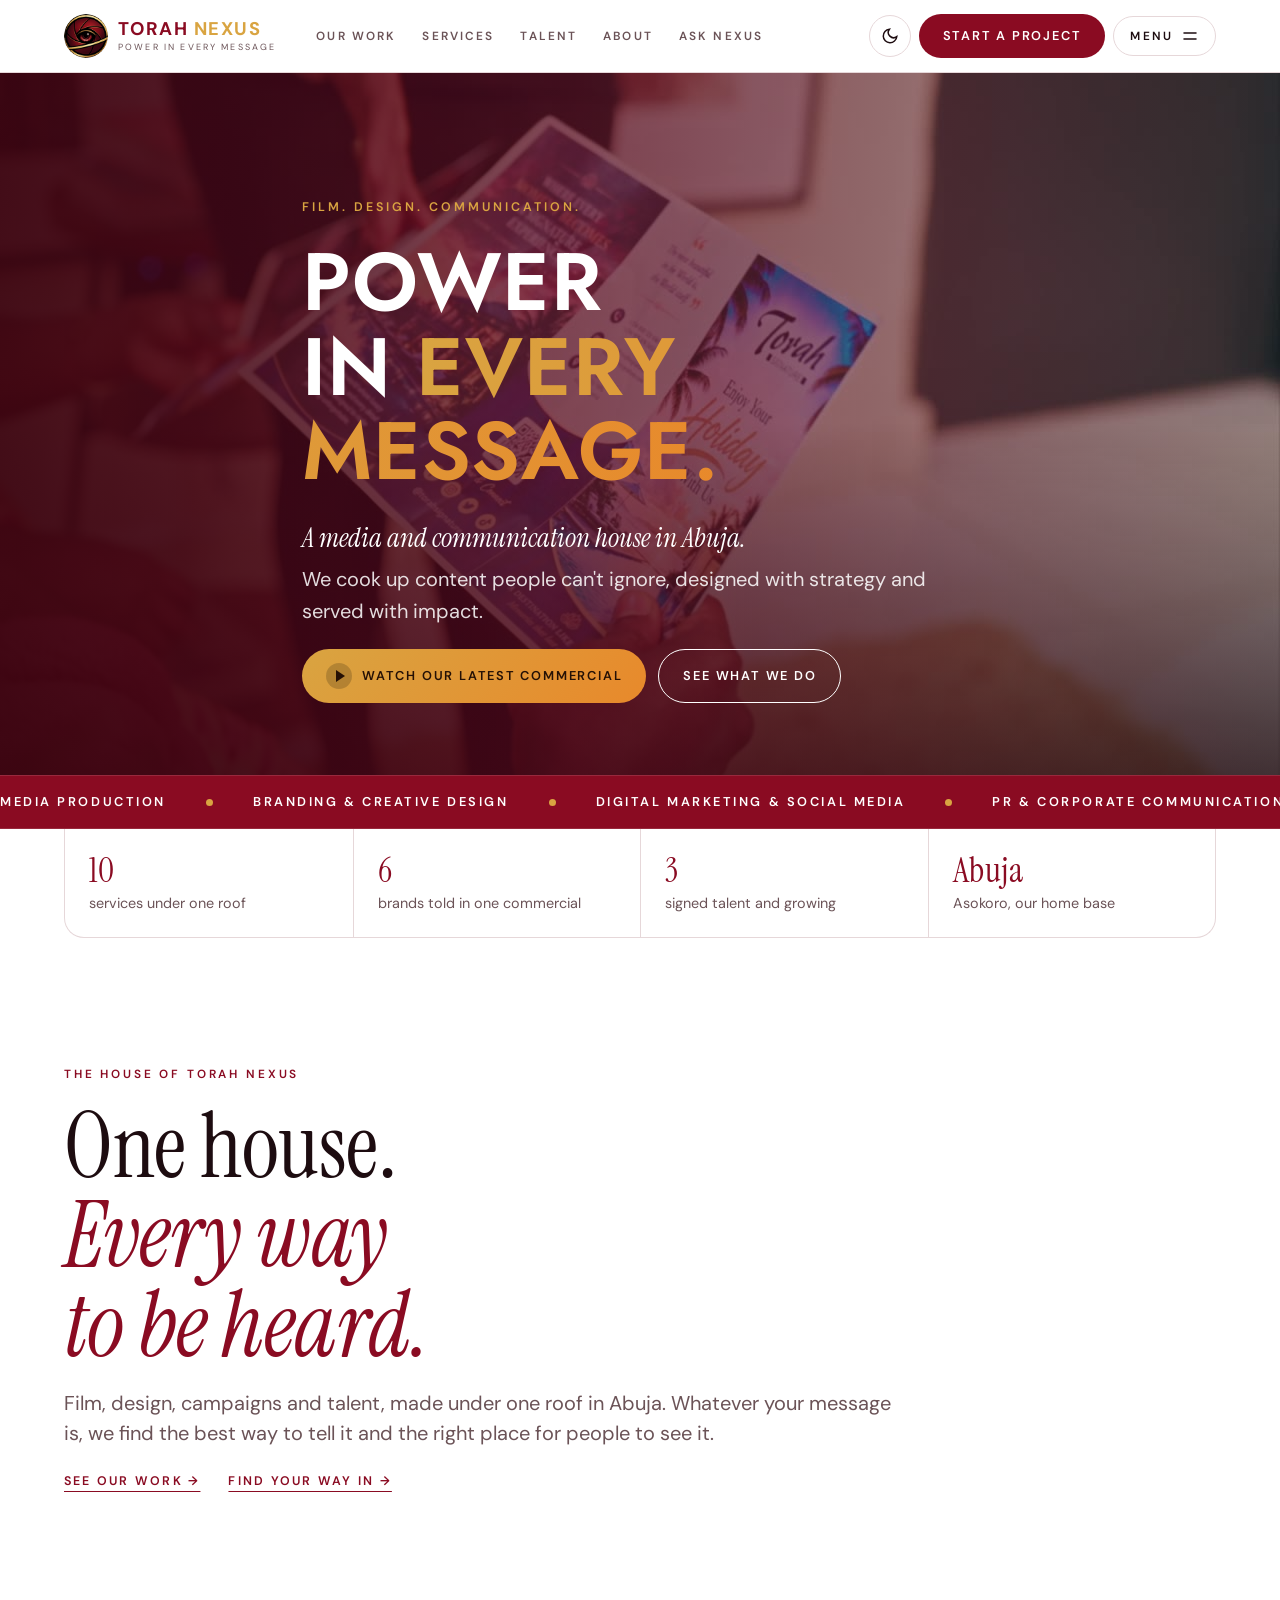
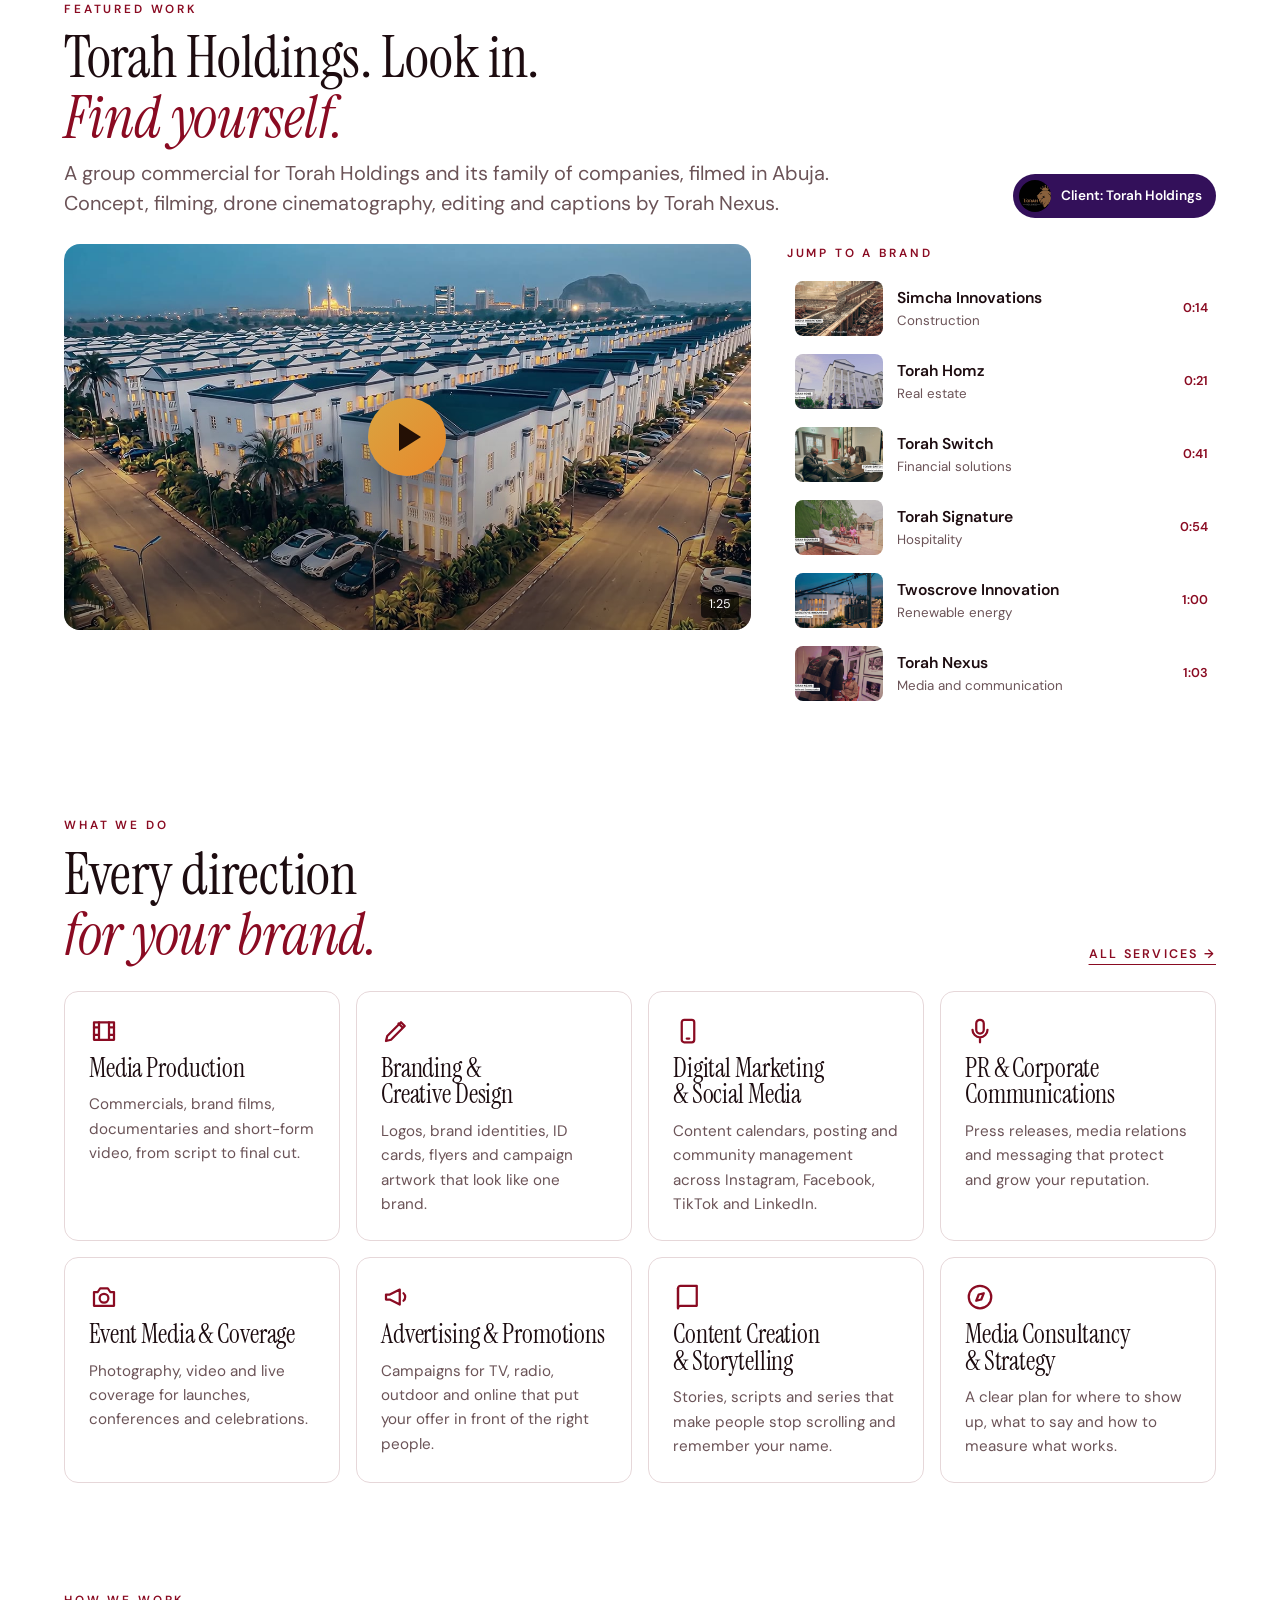
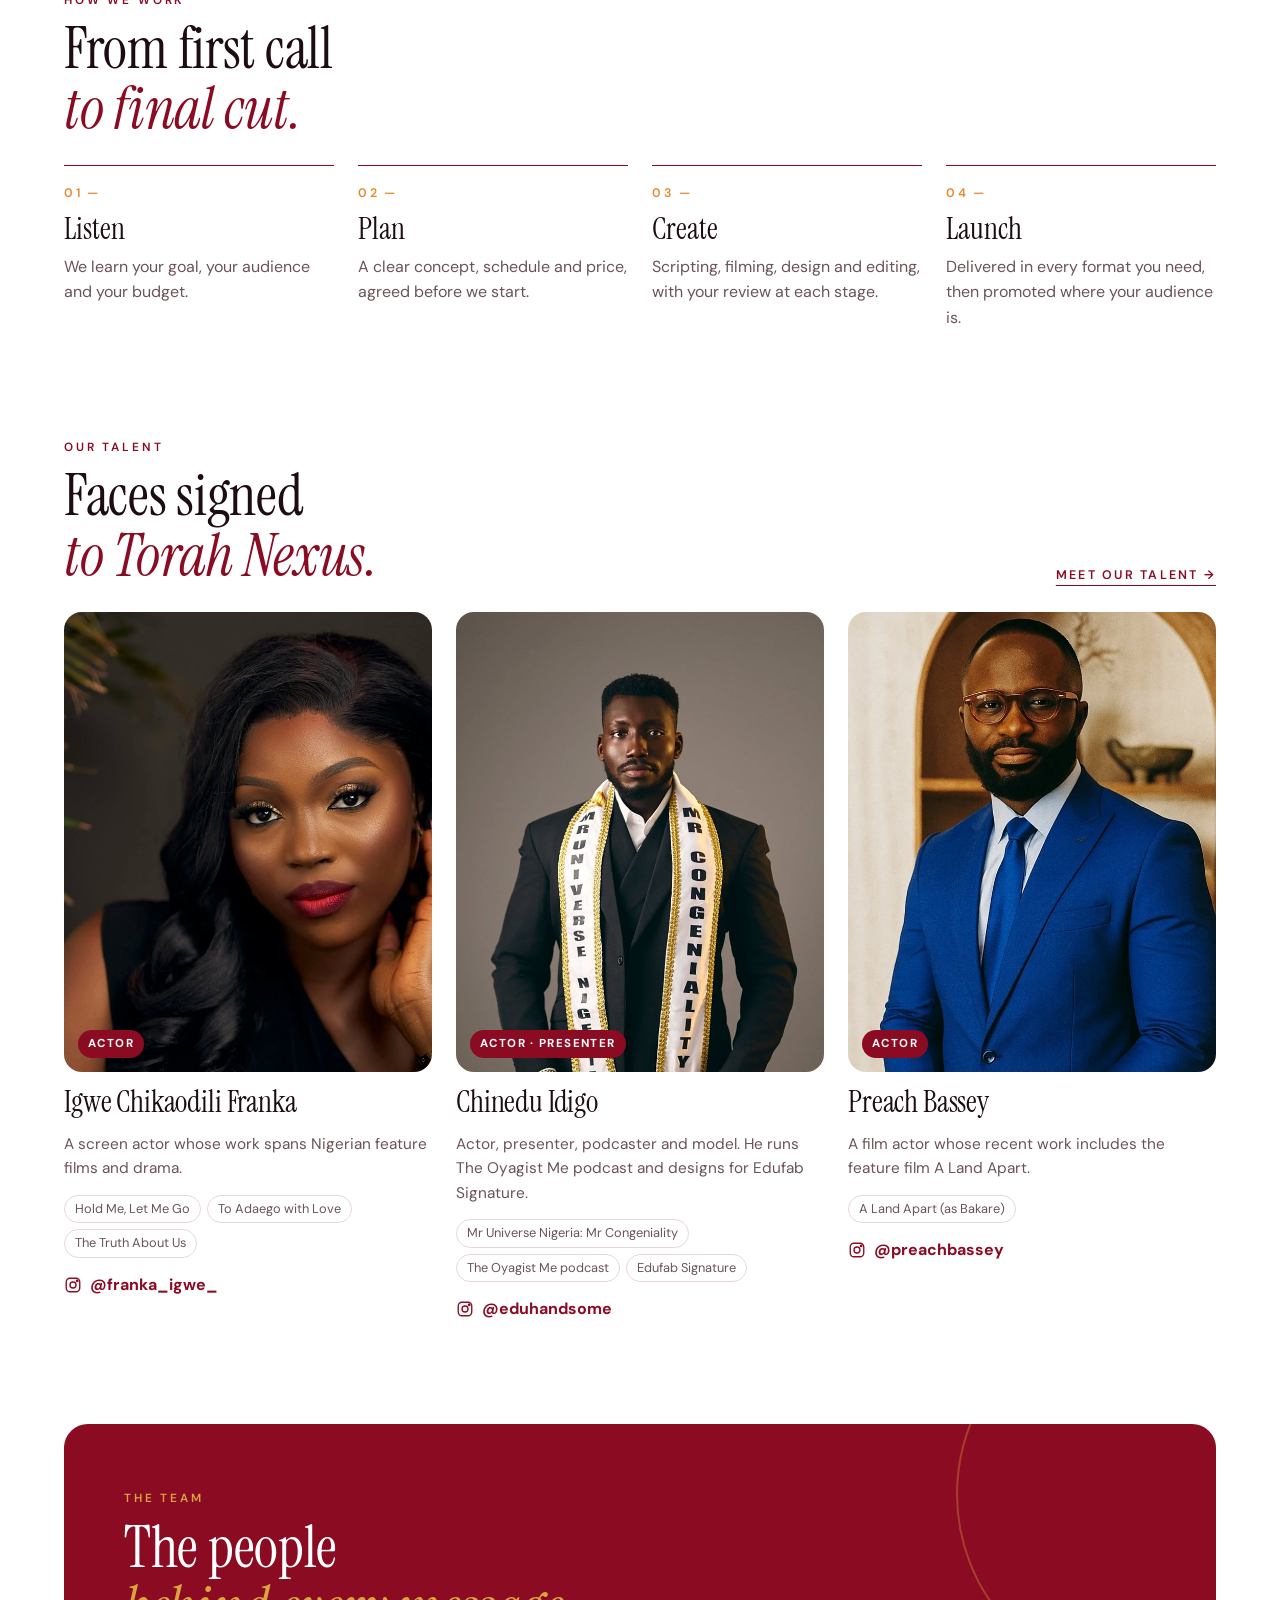
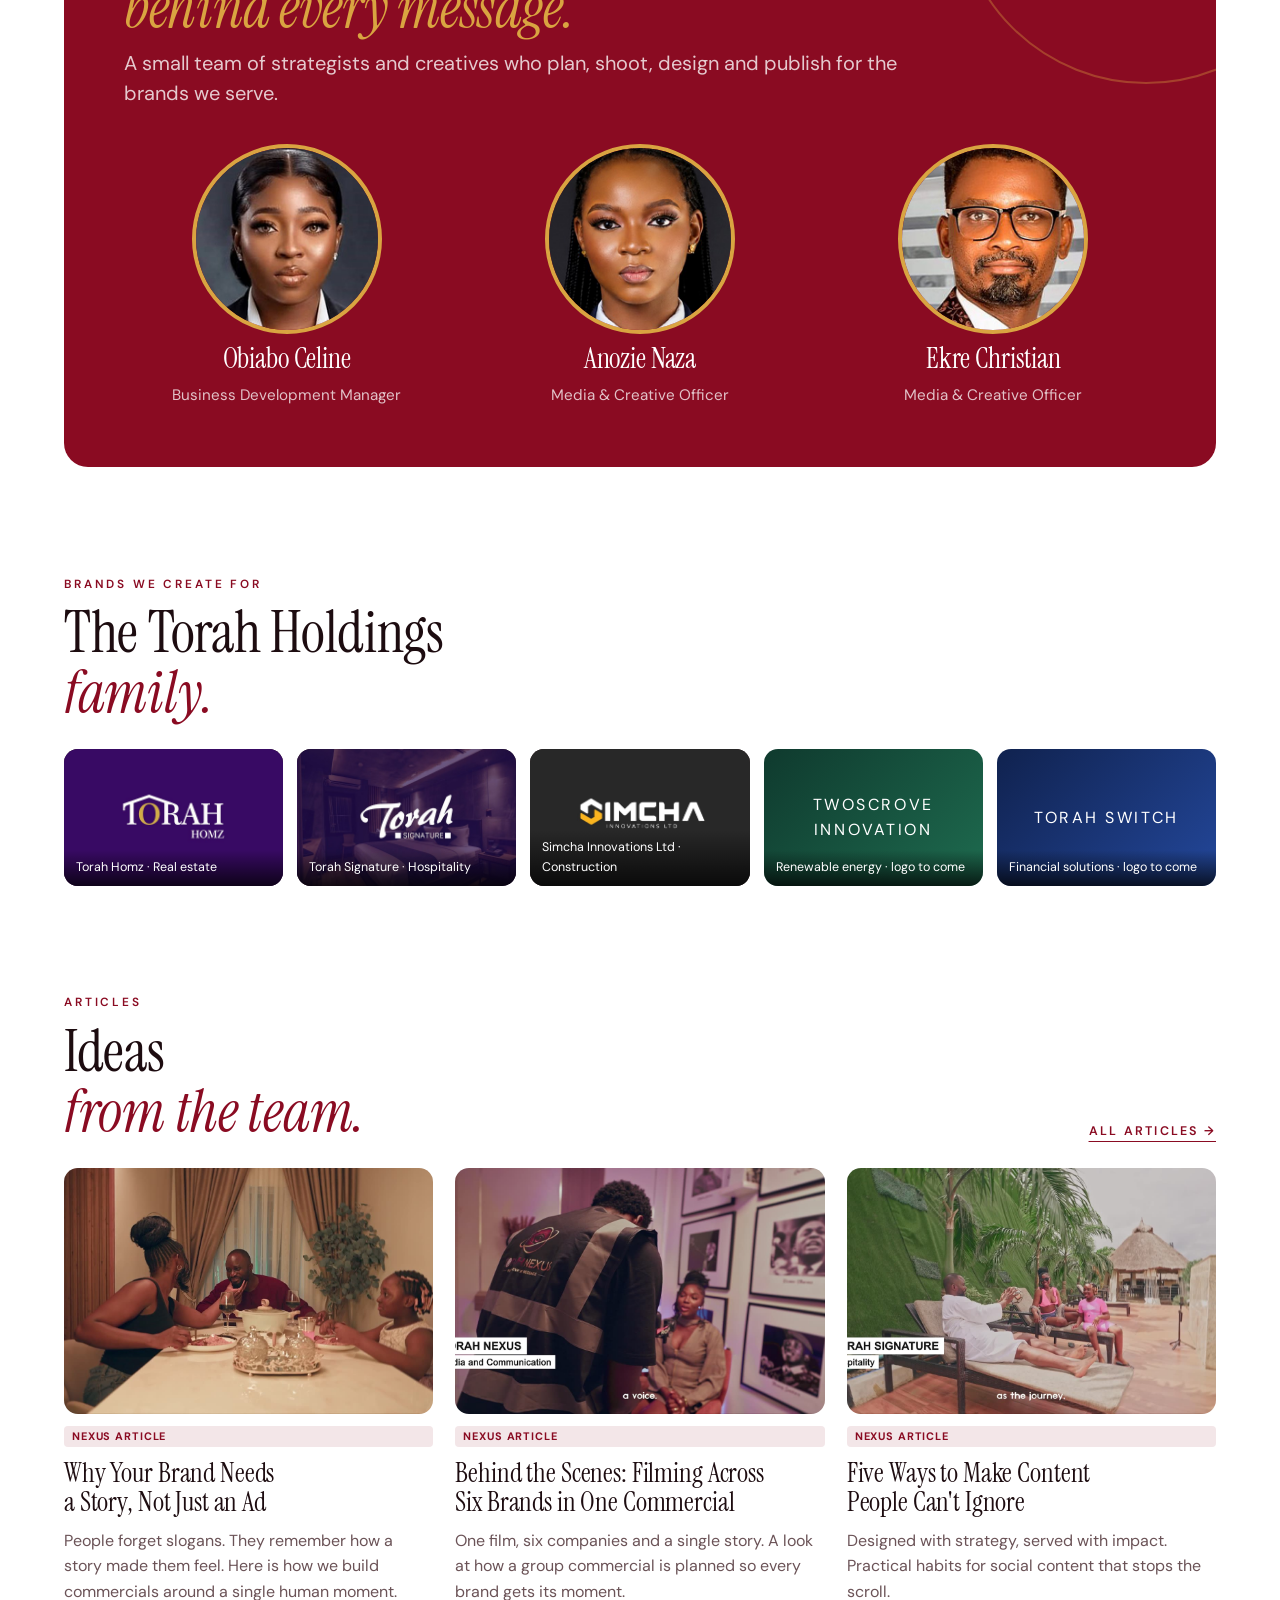
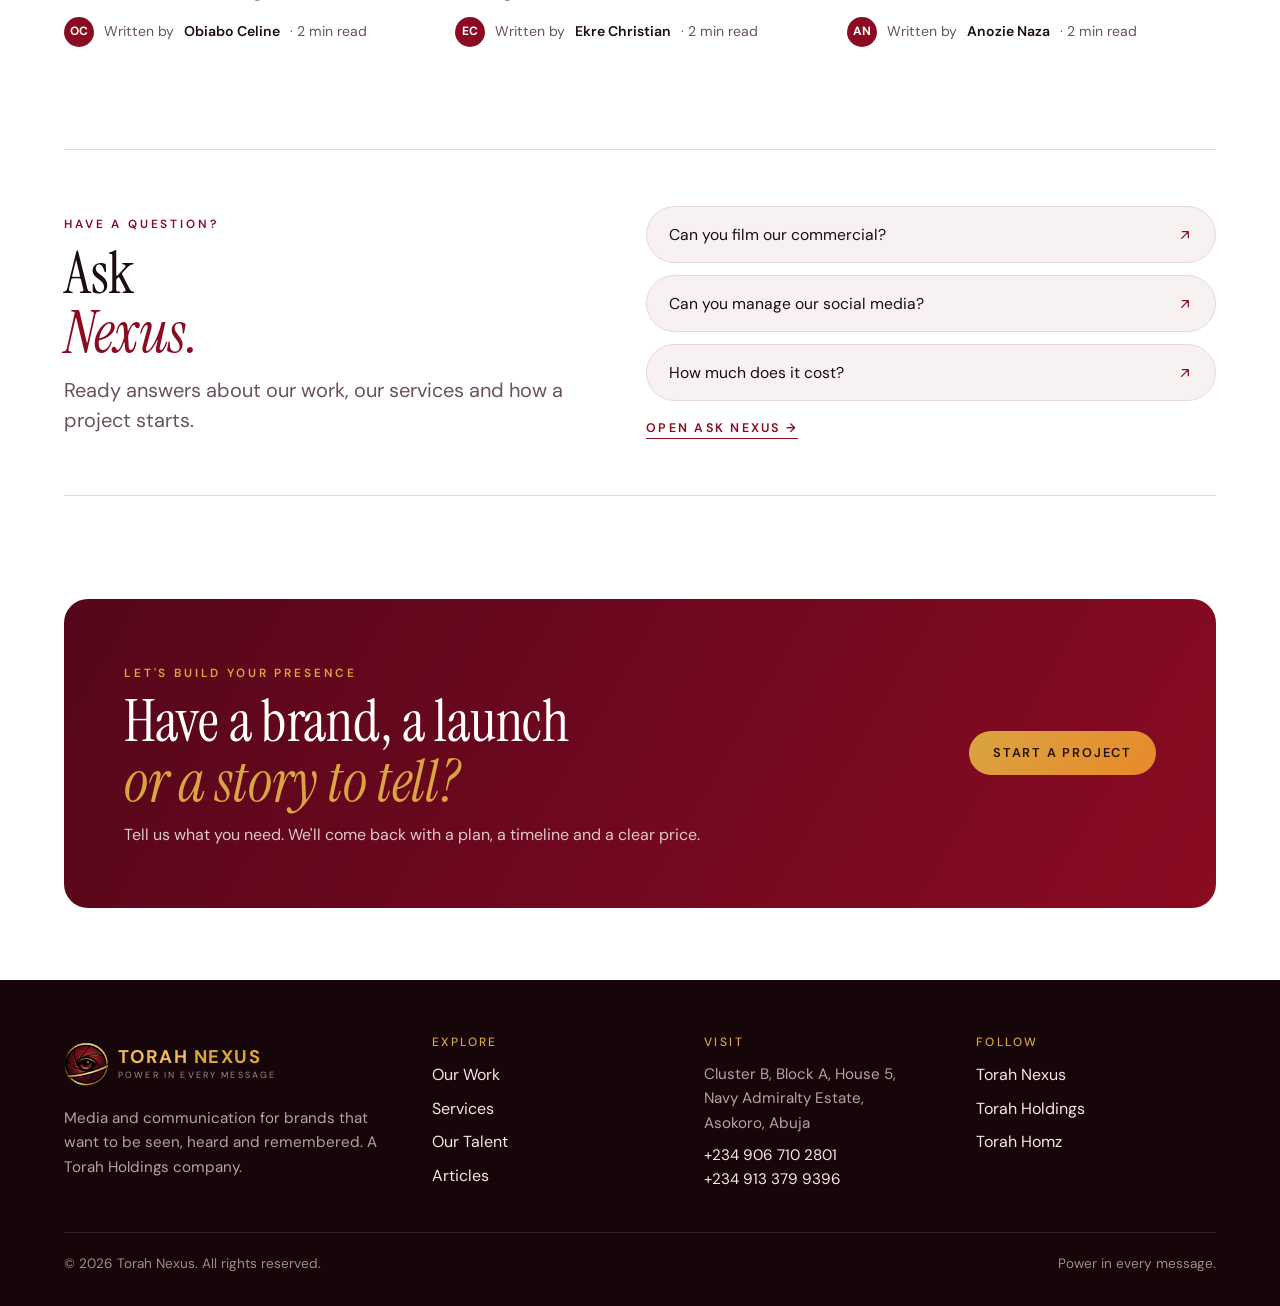
==== index.html @ 549383e7 "Torah Nexus website prototype Co-Authored-By: Claude Opus 5.5 (1M context) <noreply@anthropic.com> C" ====
<!doctype html>
<html lang="en">
<head>
<meta charset="utf-8">
<meta name="viewport" content="width=device-width, initial-scale=1, viewport-fit=cover">
<title>Torah Nexus</title>
<meta name="description" content="Torah Nexus is a media and communication company in Abuja: commercials, branding, digital marketing, PR, events and talent. Power in every message.">
<meta name="theme-color" content="#8a0b22">
<link rel="icon" type="image/png" sizes="48x48" href="assets/media/favicon-48.png">
<link rel="apple-touch-icon" href="assets/media/apple-touch-icon.png">
<meta property="og:type" content="website">
<meta property="og:site_name" content="Torah Nexus">
<meta property="og:title" content="Torah Nexus · Power in every message">
<meta property="og:description" content="A media and communication house in Abuja. Commercials, branding, digital marketing, PR, events and talent.">
<meta property="og:image" content="https://theurbanmindset.github.io/torah-nexus/assets/media/share-image.jpg">
<meta property="og:image:width" content="1200">
<meta property="og:image:height" content="630">
<meta name="twitter:card" content="summary_large_image">
<link rel="preconnect" href="https://fonts.googleapis.com">
<link rel="preconnect" href="https://fonts.gstatic.com" crossorigin>
<link rel="stylesheet" href="https://fonts.googleapis.com/css2?family=Jost:wght@500;600&family=DM+Sans:opsz,wght@9..40,400;9..40,500;9..40,600;9..40,700&family=Instrument+Serif:ital@0;1&display=swap">
<link rel="stylesheet" href="assets/style.css">
</head>
<body>
<!--BODY-->
<a class="sr-only" href="#main">Skip to content</a>
<header class="site-header">
  <div class="wrap header-row">
    <a class="logo" href="#home" aria-label="Torah Nexus home">
      <img src="assets/media/logo-mark-128.png" alt="">
      <span class="logo-text"><b><em>TORAH</em> <span>NEXUS</span></b><small>Power in every message</small></span>
    </a>
    <nav class="nav" aria-label="Main">
      <a href="#work">Our Work</a>
      <a href="#services">Services</a>
      <a href="#talent">Talent</a>
      <a href="#about">About</a>
      <a href="#ask">Ask Nexus</a>
    </nav>
    <div class="header-tools">
      <button class="icon-btn js-theme" aria-label="Switch light or dark theme">
        <svg viewBox="0 0 24 24" fill="none" stroke="currentColor" stroke-width="2" stroke-linecap="round"><path d="M21 12.8A9 9 0 1 1 11.2 3a7 7 0 0 0 9.8 9.8z"/></svg>
      </button>
      <a class="btn btn-crimson header-cta" href="#contact">Start a project</a>
      <button class="menu-btn" aria-label="Open menu" aria-expanded="false" aria-controls="menu-panel"><span>Menu</span>
        <svg viewBox="0 0 24 24" fill="none" stroke="currentColor" stroke-width="2" stroke-linecap="round"><path d="M4 8h16M4 16h16"/></svg>
      </button>
    </div>
  </div>
  <div class="menu-panel" id="menu-panel" hidden>
    <div class="wrap menu-grid">
      <nav aria-label="All pages" class="menu-links">
        <a href="#home">Home</a><a href="#work">Our Work</a><a href="#services">Services</a><a href="#talent">Our Talent</a><a href="#about">About &amp; Team</a><a href="#articles">Articles</a><a href="#ask">Ask Nexus</a><a href="#contact">Contact</a>
      </nav>
      <div class="menu-aside"><span class="eyebrow">Get in touch</span><p><a href="tel:+2349067102801">+234 906 710 2801</a><br><a href="tel:+2349133799396">+234 913 379 9396</a></p><p>Navy Admiralty Estate, Asokoro, Abuja</p><a class="ig-link" href="https://www.instagram.com/torah_nexus/" target="_blank" rel="noopener">@torah_nexus</a></div>
    </div>
  </div>
</header>

<main id="main" tabindex="-1"></main>

<footer class="site-footer">
  <div class="wrap">
    <div class="footer-grid">
      <div style="display:grid;gap:14px">
        <a class="logo" href="#home"><img src="assets/media/logo-mark-128.png" alt=""><span class="logo-text"><b><em>TORAH</em> <span>NEXUS</span></b><small>Power in every message</small></span></a>
        <p style="max-width:34ch">Media and communication for brands that want to be seen, heard and remembered. A Torah Holdings company.</p>
      </div>
      <div><h4>Explore</h4><ul><li><a href="#work">Our Work</a></li><li><a href="#services">Services</a></li><li><a href="#talent">Our Talent</a></li><li><a href="#articles">Articles</a></li></ul></div>
      <div><h4>Visit</h4><p>Cluster B, Block A, House 5,<br>Navy Admiralty Estate,<br>Asokoro, Abuja</p><p style="margin-top:8px"><a href="tel:+2349067102801">+234 906 710 2801</a><br><a href="tel:+2349133799396">+234 913 379 9396</a></p></div>
      <div><h4>Follow</h4><ul>
        <li><a href="https://www.instagram.com/torah_nexus/" target="_blank" rel="noopener">Torah Nexus</a></li>
        <li><a href="https://www.instagram.com/torahholdings/" target="_blank" rel="noopener">Torah Holdings</a></li>
        <li><a href="https://www.instagram.com/torahhomz/" target="_blank" rel="noopener">Torah Homz</a></li>
      </ul></div>
    </div>
    <div class="footer-base"><span>© <span id="year">2026</span> Torah Nexus. All rights reserved.</span><span>Power in every message.</span></div>
  </div>
</footer>

<div id="modal" class="modal" hidden></div>
<!--/BODY-->
<script src="assets/app.js"></script>
</body>
</html>
---- assets/style.css ----
/* Torah Nexus — "Power in Every Message"
   Layout: a cinematic media house. Full-bleed film hero, then mostly white pages with
   Torah Nexus crimson and orange-gold. Torah Holdings purple appears only as a small client badge. */
:root {
  --paper: #ffffff;
  --surface: #ffffff;
  --surface-2: #f7f1f1;
  --ink: #1d0c10;
  --ink-soft: #6b5357;
  --line: #e6d7d9;
  --crimson: #8a0b22;
  --crimson-deep: #55061a;
  --crimson-ink: #ffffff;
  --gold: #d9a441;
  --orange: #e8892b;
  --accent-text: #8a0b22;
  --holdings: #33105a;
  --holdings-deep: #1f0838;
  --homz: #4d1d93;
  --focus: #e8892b;

  --font-hero: "Jost", "Futura", "Century Gothic", "Trebuchet MS", sans-serif;
  --font-display: "Instrument Serif", Georgia, "Times New Roman", serif;
  --font-body: "DM Sans", system-ui, -apple-system, "Segoe UI", Roboto, sans-serif;
  --font-label: "DM Sans", system-ui, -apple-system, "Segoe UI", Roboto, sans-serif;
  --font-accent: "Instrument Serif", Georgia, "Times New Roman", serif;

  --step--1: 0.8125rem;
  --step-0: 1rem;
  --step-1: 1.25rem;
  --step-2: 1.6rem;
  --step-3: clamp(2.3rem, 1.5rem + 3vw, 3.6rem);
  --step-4: clamp(2.5rem, 1.4rem + 4.6vw, 5.2rem);

  --radius: 14px;
  --gutter: clamp(16px, 4vw, 44px);
  --max: 1240px;
}
@media (prefers-color-scheme: dark) {
  :root:not([data-theme="light"]) {
    --paper: #120709; --surface: #1c0c10; --surface-2: #261218; --ink: #f7ecee; --ink-soft: #c2a9ae;
    --line: #3a1d24; --accent-text: #f0b85a; --focus: #f0b85a; color-scheme: dark;
  }
}
:root[data-theme="dark"] {
  --paper: #120709; --surface: #1c0c10; --surface-2: #261218; --ink: #f7ecee; --ink-soft: #c2a9ae;
  --line: #3a1d24; --accent-text: #f0b85a; --focus: #f0b85a; color-scheme: dark;
}

*, *::before, *::after { box-sizing: border-box; }
[hidden] { display: none !important; }
html { scroll-behavior: smooth; }
body {
  margin: 0; background: var(--paper); color: var(--ink);
  font-family: var(--font-body); font-size: var(--step-0); line-height: 1.6; -webkit-font-smoothing: antialiased;
}
img, video { max-width: 100%; display: block; }
a { color: inherit; }
h1, h2, h3, h4 { font-family: var(--font-display); font-weight: 400; line-height: 1.04; margin: 0; text-wrap: balance; letter-spacing: -0.005em; }
h1 em, h2 em { display: block; font-style: italic; color: var(--accent-text); }
.on-dark h1 em, .on-dark h2 em, .team-band h2 em { color: var(--gold); }
p { margin: 0; }
button { font: inherit; color: inherit; }
:focus-visible { outline: 3px solid var(--focus); outline-offset: 3px; border-radius: 4px; }
.wrap { max-width: var(--max); margin-inline: auto; padding-inline: var(--gutter); }
.eyebrow { font-family: var(--font-label); font-size: 0.74rem; text-transform: uppercase; letter-spacing: 0.24em; font-weight: 600; color: var(--accent-text); }
.on-dark .eyebrow, .eyebrow.gold { color: var(--gold); }
.meta { font-size: var(--step--1); color: var(--ink-soft); font-variant-numeric: tabular-nums; }
.lede { font-size: var(--step-1); color: var(--ink-soft); max-width: 60ch; line-height: 1.5; }
.sr-only { position: absolute; width: 1px; height: 1px; overflow: hidden; clip: rect(0 0 0 0); white-space: nowrap; }
.sample-tag.nexus-tag { background: color-mix(in srgb, var(--crimson) 10%, transparent); color: var(--accent-text); }
.sample-tag { display: inline-block; font-size: 0.68rem; font-weight: 700; letter-spacing: 0.08em; text-transform: uppercase; padding: 2px 8px; border-radius: 4px; background: var(--surface-2); color: var(--ink-soft); }

/* Buttons */
.btn { display: inline-flex; align-items: center; gap: 10px; border: 0; cursor: pointer; text-decoration: none; font-weight: 600; padding: 14px 24px; border-radius: 999px; font-size: 0.8rem; text-transform: uppercase; letter-spacing: 0.14em; line-height: 1.2; transition: transform 0.2s ease, filter 0.2s ease; }
.btn:hover { transform: translateY(-1px); filter: brightness(1.06); }
.btn-gold { background: linear-gradient(135deg, var(--gold), var(--orange)); color: #241005; }
.btn-crimson { background: var(--crimson); color: var(--crimson-ink); }
.btn-line { background: transparent; border: 1.5px solid currentColor; }
.play-dot { width: 26px; height: 26px; border-radius: 50%; background: rgba(0,0,0,0.18); display: grid; place-items: center; }
.play-dot::after { content: ""; border-left: 9px solid currentColor; border-top: 6px solid transparent; border-bottom: 6px solid transparent; margin-left: 3px; }

/* Header */
.site-header { position: sticky; top: env(safe-area-inset-top, 0px); z-index: 40; background: color-mix(in srgb, var(--paper) 90%, transparent); backdrop-filter: blur(14px); border-bottom: 1px solid var(--line); }
.header-row { display: flex; align-items: center; gap: 18px; min-height: 72px; }
.logo { display: flex; align-items: center; gap: 10px; text-decoration: none; flex-shrink: 0; }
.logo img { width: 44px; height: 44px; border-radius: 50%; }
.logo-text { display: grid; line-height: 1; }
.logo-text b { font-family: var(--font-label); font-size: 1.15rem; font-weight: 700; letter-spacing: 0.08em; }
.logo-text b span { color: var(--gold); }
.logo-text b em { font-style: normal; color: var(--accent-text); }
.logo-text small { font-size: 0.56rem; letter-spacing: 0.24em; text-transform: uppercase; color: var(--ink-soft); margin-top: 4px; }
.nav { display: flex; gap: 2px; margin-left: 10px; }
.nav a { text-decoration: none; font-weight: 600; font-size: 0.74rem; text-transform: uppercase; letter-spacing: 0.18em; padding: 8px 12px; border-radius: 999px; color: var(--ink-soft); }
.nav a:hover { color: var(--ink); background: var(--surface-2); }
.nav a[aria-current="page"] { color: var(--accent-text); }
.header-tools { margin-left: auto; display: flex; align-items: center; gap: 8px; }
.icon-btn { width: 42px; height: 42px; border-radius: 50%; border: 1px solid var(--line); background: var(--surface); display: grid; place-items: center; cursor: pointer; color: var(--ink); }
.icon-btn svg { width: 18px; height: 18px; }

/* Views */
main { padding-bottom: 72px; }
.view { display: grid; gap: clamp(56px, 8vw, 104px); }
.view > .wrap { width: 100%; }
.view > * { min-width: 0; }
.section-head { display: flex; align-items: end; justify-content: space-between; gap: 16px; flex-wrap: wrap; margin-bottom: 26px; }
.section-head h2 { font-size: var(--step-3); }
.section-head .lede { margin-top: 10px; }
.link-more { font-weight: 600; color: var(--accent-text); font-size: 0.78rem; text-transform: uppercase; letter-spacing: 0.18em; text-decoration: underline; text-underline-offset: 6px; text-decoration-thickness: 1px; }
.link-more:hover { text-decoration-thickness: 2px; }

/* Hero */
.hero { position: relative; color: #fff; background: var(--crimson-deep); overflow: hidden; min-height: min(78vh, 720px); display: grid; align-items: end; }
.hero video, .hero .hero-poster { position: absolute; inset: 0; width: 100%; height: 100%; object-fit: cover; }
.hero::after { content: ""; position: absolute; inset: 0; background: linear-gradient(90deg, rgba(60,4,16,0.92) 0%, rgba(85,6,26,0.65) 45%, rgba(20,3,8,0.15) 100%), linear-gradient(0deg, rgba(20,3,8,0.7), transparent 50%); }
.hero-inner { position: relative; z-index: 1; padding-block: clamp(64px, 12vw, 120px) clamp(40px, 6vw, 72px); display: grid; gap: 22px; }
.hero h1 { font-family: var(--font-hero); font-size: var(--step-4); font-weight: 600; max-width: 13ch; text-transform: uppercase; letter-spacing: 0.01em; }
.hero h1 span { background: linear-gradient(90deg, var(--gold), var(--orange)); -webkit-background-clip: text; background-clip: text; color: transparent; }
.hero p { font-size: var(--step-1); max-width: 46ch; color: rgba(255,255,255,0.86); }
.hero-actions { display: flex; gap: 12px; flex-wrap: wrap; }
.hero-kicker { font-family: var(--font-label); font-size: 0.78rem; font-weight: 600; letter-spacing: 0.24em; text-transform: uppercase; color: var(--gold); }
.hero .hero-sub em { font-family: var(--font-accent); font-style: italic; font-size: 1.35em; color: #fff; display: block; margin-bottom: 4px; }

/* Intro statement (Everiart style) */
.intro { display: grid; gap: 18px; justify-items: start; padding-top: clamp(8px, 2vw, 24px); }
.intro h2 { font-size: clamp(2.8rem, 1.6rem + 5vw, 5.6rem); line-height: 1; max-width: 16ch; }
.intro-links { display: flex; gap: 28px; flex-wrap: wrap; margin-top: 6px; }

/* Stats under hero */
.stats { display: grid; grid-template-columns: repeat(4, minmax(0, 1fr)); gap: 0; border: 1px solid var(--line); border-top: 0; border-radius: 0 0 20px 20px; background: var(--surface); }
.stats div { padding: 22px 24px; border-left: 1px solid var(--line); display: grid; gap: 2px; }
.stats div:first-child { border-left: 0; }
.stats b { font-family: var(--font-display); font-size: 2.2rem; font-weight: 400; line-height: 1.1; color: var(--accent-text); font-variant-numeric: tabular-nums; }
.stats span { color: var(--ink-soft); font-size: 0.9rem; }

/* Process */
.process { list-style: none; margin: 0; padding: 0; display: grid; grid-template-columns: repeat(auto-fit, minmax(min(100%, 220px), 1fr)); gap: 24px; counter-reset: step; }
.process li { border-top: 1px solid var(--crimson); padding-top: 18px; display: grid; gap: 8px; align-content: start; counter-increment: step; }
.process li::before { content: "0" counter(step) " \2014"; font-family: var(--font-label); font-size: 0.78rem; font-weight: 600; letter-spacing: 0.2em; color: var(--orange); }
.process b { font-family: var(--font-display); font-size: 1.9rem; font-weight: 400; line-height: 1.1; }
.process p { color: var(--ink-soft); }

/* Menu panel */
.menu-btn { display: inline-flex; align-items: center; gap: 8px; border: 1px solid var(--line); background: var(--surface); color: var(--ink); border-radius: 999px; padding: 10px 16px; cursor: pointer; font-weight: 600; font-size: 0.74rem; text-transform: uppercase; letter-spacing: 0.18em; }
.menu-btn svg { width: 18px; height: 18px; }
.menu-panel { border-top: 1px solid var(--line); background: var(--paper); padding-block: 28px 36px; }
.menu-grid { display: grid; grid-template-columns: minmax(0, 1.6fr) minmax(0, 1fr); gap: 32px; }
.menu-links { display: grid; grid-template-columns: repeat(2, minmax(0, 1fr)); gap: 4px 24px; }
.menu-links a { font-family: var(--font-display); font-size: clamp(1.7rem, 1.2rem + 1.6vw, 2.5rem); font-weight: 400; text-decoration: none; padding: 6px 0; border-bottom: 1px solid var(--line); }
.menu-links a:hover, .menu-links a[aria-current="page"] { color: var(--accent-text); }
.menu-aside { display: grid; gap: 10px; align-content: start; color: var(--ink-soft); }

/* Client badge (the only Torah Holdings purple) */
.client-badge { display: inline-flex; align-items: center; gap: 10px; padding: 6px 14px 6px 6px; border-radius: 999px; background: var(--holdings); color: #fff; font-size: 0.85rem; font-weight: 600; }
.client-badge img { width: 32px; height: 32px; border-radius: 50%; object-fit: cover; }
.feature { display: grid; grid-template-columns: minmax(0, 1.6fr) minmax(0, 1fr); gap: clamp(20px, 3vw, 36px); align-items: start; }

/* Service ticker */
.ticker { background: var(--crimson); color: #fff; overflow: hidden; border-block: 1px solid rgba(255,255,255,0.12); }
.ticker-track { display: flex; gap: 40px; padding-block: 16px; width: max-content; animation: tick 48s linear infinite; font-family: var(--font-label); font-weight: 600; text-transform: uppercase; letter-spacing: 0.2em; font-size: 0.8rem; }
.ticker-track span { display: inline-flex; align-items: center; gap: 40px; white-space: nowrap; }
.ticker-track span::after { content: ""; width: 7px; height: 7px; border-radius: 50%; background: var(--gold); }
@keyframes tick { to { transform: translateX(-50%); } }

/* Featured work (Torah Holdings purple) */
.holdings { background: radial-gradient(120% 120% at 100% 0%, var(--homz), var(--holdings) 45%, var(--holdings-deep)); color: #fff; border-radius: 24px; padding: clamp(24px, 4.5vw, 56px); display: grid; grid-template-columns: minmax(0, 1.45fr) minmax(0, 1fr); gap: clamp(24px, 4vw, 48px); align-items: start; }
.holdings h2 { font-size: var(--step-3); }
.holdings p { color: rgba(255,255,255,0.78); }
.holdings-brand { display: flex; align-items: center; gap: 12px; }
.holdings-brand img { width: 56px; height: 56px; border-radius: 10px; object-fit: cover; }
.holdings-brand b { font-family: var(--font-label); letter-spacing: 0.18em; font-weight: 500; font-size: 0.85rem; }
.screen { position: relative; display: block; width: 100%; aspect-ratio: 16 / 9; border-radius: 16px; overflow: hidden; border: 0; padding: 0; cursor: pointer; background: #000; max-width: 100%; }
.screen img { width: 100%; height: 100%; object-fit: cover; transition: transform 0.6s ease; }
.screen:hover img { transform: scale(1.03); }
.screen-play { position: absolute; inset: 0; display: grid; place-items: center; background: linear-gradient(0deg, rgba(0,0,0,0.45), transparent 60%); }
.screen-play i { width: 78px; height: 78px; border-radius: 50%; background: linear-gradient(135deg, var(--gold), var(--orange)); display: grid; place-items: center; box-shadow: 0 10px 40px rgba(0,0,0,0.4); }
.screen-play i::after { content: ""; border-left: 22px solid #241005; border-top: 14px solid transparent; border-bottom: 14px solid transparent; margin-left: 6px; }
.screen .duration { position: absolute; right: 12px; bottom: 12px; background: rgba(0,0,0,0.7); color: #fff; font-size: 0.78rem; padding: 3px 8px; border-radius: 4px; font-variant-numeric: tabular-nums; }
.chapters { display: grid; gap: 2px; }
.chapter { display: grid; grid-template-columns: 88px minmax(0, 1fr) auto; gap: 14px; align-items: center; padding: 8px; border-radius: 12px; border: 0; background: transparent; text-align: left; cursor: pointer; color: inherit; }
.chapter:hover { background: var(--surface-2); }
.chapter img { width: 88px; aspect-ratio: 16 / 10; object-fit: cover; border-radius: 8px; }
.chapter b { display: block; font-family: var(--font-label); font-weight: 600; font-size: 0.98rem; }
.chapter small { color: var(--ink-soft); display: block; }
.chapter time { font-size: 0.8rem; color: var(--accent-text); font-variant-numeric: tabular-nums; font-weight: 600; }

/* Client spotlight */
.client-case { display: grid; grid-template-columns: minmax(0, 0.75fr) minmax(0, 1.25fr); gap: clamp(24px, 5vw, 72px); align-items: center; }
.client-photo { margin: 0; border-radius: 18px; overflow: hidden; background: #000; max-width: 400px; width: 100%; justify-self: center; box-shadow: 0 24px 60px rgba(29,12,16,0.18); }
.client-photo img { width: 100%; aspect-ratio: 720 / 1279; object-fit: cover; }
.client-copy { display: grid; gap: 18px; justify-items: start; }
.client-copy h2 { font-size: var(--step-3); }
.client-list { list-style: none; margin: 0; padding: 0; display: grid; width: 100%; }
.client-list li { display: grid; grid-template-columns: minmax(0, 190px) minmax(0, 1fr); gap: 16px; padding: 14px 0; border-top: 1px solid var(--line); }
.client-list b { font-family: var(--font-display); font-weight: 400; font-size: 1.35rem; line-height: 1.2; }
.client-list span { color: var(--ink-soft); }

/* Services */
.service-grid { display: grid; grid-template-columns: repeat(auto-fill, minmax(min(100%, 270px), 1fr)); gap: 16px; }
.service { background: var(--surface); border: 1px solid var(--line); border-radius: var(--radius); padding: 24px; display: grid; gap: 10px; align-content: start; transition: border-color 0.2s ease, transform 0.2s ease; }
.service:hover { border-color: var(--crimson); transform: translateY(-2px); }
.service svg { width: 30px; height: 30px; color: var(--crimson); }
:root[data-theme="dark"] .service svg { color: var(--gold); }
@media (prefers-color-scheme: dark) { :root:not([data-theme="light"]) .service svg { color: var(--gold); } }
.service h3 { font-size: 1.6rem; }
.service p { color: var(--ink-soft); font-size: 0.95rem; }

/* Talent */
.talent-grid { display: grid; grid-template-columns: repeat(auto-fill, minmax(min(100%, 300px), 1fr)); gap: 24px; }
.talent { display: grid; gap: 14px; align-content: start; }
.talent-photo { position: relative; aspect-ratio: 4 / 5; border-radius: 18px; overflow: hidden; background: var(--surface-2); max-width: 100%; }
.talent-photo img { width: 100%; height: 100%; object-fit: cover; object-position: center 20%; transition: transform 0.6s ease; }
.talent:hover .talent-photo img { transform: scale(1.04); }
.talent-photo .role { position: absolute; left: 14px; bottom: 14px; background: var(--crimson); color: #fff; font-size: 0.72rem; font-weight: 700; letter-spacing: 0.12em; text-transform: uppercase; padding: 5px 10px; border-radius: 999px; }
.talent h3 { font-size: 1.9rem; }
.talent p { color: var(--ink-soft); font-size: 0.96rem; }
.credits { display: flex; flex-wrap: wrap; gap: 6px; }
.credits span { font-size: 0.8rem; border: 1px solid var(--line); border-radius: 999px; padding: 3px 10px; color: var(--ink-soft); }
.ig-link { display: inline-flex; align-items: center; gap: 8px; font-weight: 700; color: var(--accent-text); text-decoration: none; width: fit-content; }
.ig-link svg { width: 18px; height: 18px; }
.ig-link:hover { text-decoration: underline; }

/* Team */
.team-band { background: var(--crimson); color: #fff; border-radius: 24px; padding: clamp(28px, 5vw, 60px); position: relative; overflow: hidden; }
.team-band::before { content: ""; position: absolute; right: -120px; top: -120px; width: 380px; height: 380px; border-radius: 50%; border: 2px solid rgba(217,164,65,0.35); }
.team-band h2 { font-size: var(--step-3); }
.team-band .lede { color: rgba(255,255,255,0.78); margin-top: 10px; }
.team-grid { display: grid; grid-template-columns: repeat(auto-fit, minmax(min(100%, 220px), 1fr)); gap: 28px; margin-top: 36px; position: relative; }
.member { display: grid; justify-items: center; text-align: center; gap: 10px; }
.member img { width: min(190px, 70%); aspect-ratio: 1; border-radius: 50%; object-fit: cover; border: 4px solid var(--gold); background: var(--crimson-deep); }
.member h3 { font-size: 1.75rem; }
.member p { color: rgba(255,255,255,0.75); font-size: 0.95rem; }

/* Brands */
.brand-row { display: grid; grid-template-columns: repeat(auto-fit, minmax(min(100%, 200px), 1fr)); gap: 14px; }
.brand { border-radius: var(--radius); overflow: hidden; aspect-ratio: 16 / 10; position: relative; background: #2a1216; color: #fff; display: grid; place-items: center; text-align: center; max-width: 100%; }
.brand img { position: absolute; inset: 0; width: 100%; height: 100%; object-fit: cover; }
.brand figcaption { position: absolute; left: 0; right: 0; bottom: 0; padding: 8px 12px; font-size: 0.78rem; background: linear-gradient(0deg, rgba(0,0,0,0.75), transparent); text-align: left; }
.brand .brand-text { font-family: var(--font-label); letter-spacing: 0.16em; font-size: 1rem; padding: 16px; }
.brand-twoscrove { background: linear-gradient(135deg, #0f3a2e, #1e6b4f); }
.brand-switch { background: linear-gradient(135deg, #10224f, #23479a); }

/* Articles */
.article-grid { display: grid; grid-template-columns: repeat(auto-fill, minmax(min(100%, 320px), 1fr)); gap: 28px 22px; }
.card-article { display: grid; gap: 12px; align-content: start; border: 0; padding: 0; background: transparent; text-align: left; cursor: pointer; min-width: 0; }
.card-article .cover { aspect-ratio: 3 / 2; border-radius: var(--radius); overflow: hidden; max-width: 100%; }
.card-article .cover img { width: 100%; height: 100%; object-fit: cover; transition: transform 0.5s ease; }
.card-article:hover .cover img { transform: scale(1.04); }
.card-article h3 { font-size: 1.7rem; }
.card-article:hover h3 { color: var(--accent-text); }
.card-article p { color: var(--ink-soft); }
.byline { display: flex; align-items: center; gap: 10px; font-size: 0.88rem; color: var(--ink-soft); flex-wrap: wrap; }
.byline b { color: var(--ink); font-weight: 600; }
.avatar { width: 30px; height: 30px; border-radius: 50%; background: var(--crimson); color: #fff; display: grid; place-items: center; font-size: 0.75rem; font-weight: 700; flex-shrink: 0; }

/* Page titles */
.page-title { padding-top: clamp(36px, 6vw, 72px); }
.page-title h1 { font-size: var(--step-4); margin-block: 10px 16px; }

/* Stills gallery */
.stills { display: grid; grid-template-columns: repeat(auto-fill, minmax(min(100%, 260px), 1fr)); gap: 12px; }
.stills figure { margin: 0; border-radius: 12px; overflow: hidden; position: relative; aspect-ratio: 16 / 9; max-width: 100%; }
.stills img { width: 100%; height: 100%; object-fit: cover; }
.stills figcaption { position: absolute; left: 10px; bottom: 10px; background: rgba(0,0,0,0.65); color: #fff; font-size: 0.75rem; padding: 3px 8px; border-radius: 4px; }

/* Contact */
.contact-layout { display: grid; grid-template-columns: minmax(0, 1.3fr) minmax(0, 1fr); gap: clamp(24px, 4vw, 56px); align-items: start; }
.contact-form { display: grid; gap: 16px; background: var(--surface); border: 1px solid var(--line); border-radius: 20px; padding: clamp(20px, 3vw, 36px); }
.field { display: grid; gap: 6px; }
.field label { font-weight: 600; font-size: 0.92rem; }
.field-row { display: grid; grid-template-columns: 1fr 1fr; gap: 16px; }
.err-text { color: #c4314b; font-size: 0.85rem; }
input, textarea, select { font: inherit; color: var(--ink); background: var(--paper); border: 1px solid var(--line); border-radius: 10px; padding: 12px 14px; width: 100%; }
input:focus, textarea:focus, select:focus { outline: 2px solid var(--crimson); outline-offset: 1px; border-color: transparent; }
.form-msg { font-weight: 600; min-height: 1.4em; }
.form-msg.ok { color: var(--accent-text); }
.form-msg.err { color: #c4314b; }
.contact-aside { display: grid; gap: 22px; }
.info-card { background: var(--surface); border: 1px solid var(--line); border-radius: 16px; padding: 20px; display: grid; gap: 6px; }
.info-card h3 { font-family: var(--font-label); font-weight: 600; font-size: 0.78rem; text-transform: uppercase; letter-spacing: 0.2em; color: var(--accent-text); }
.copy-line { display: flex; gap: 8px; align-items: center; flex-wrap: wrap; }
.copy-line span, .copy-line a { font-weight: 600; font-variant-numeric: tabular-nums; user-select: all; text-decoration: none; }
.copy-line a:hover { color: var(--accent-text); }
.small-btn { border: 1px solid var(--line); background: var(--surface-2); border-radius: 999px; padding: 4px 12px; font-size: 0.8rem; font-weight: 600; cursor: pointer; }

/* CTA band */
.cta-band { background: linear-gradient(120deg, var(--crimson-deep), var(--crimson)); color: #fff; border-radius: 24px; padding: clamp(28px, 5vw, 60px); display: grid; grid-template-columns: minmax(0, 1.4fr) auto; gap: 24px; align-items: center; }
.cta-band h2 { font-size: var(--step-3); }
.cta-band p { color: rgba(255,255,255,0.78); margin-top: 10px; }

/* Modal */
.modal { position: fixed; inset: 0; z-index: 60; display: grid; place-items: start center; overflow-y: auto; padding: clamp(12px, 4vw, 48px) 16px; background: rgba(12, 3, 6, 0.86); }
.modal-card { width: min(1040px, 100%); background: var(--surface); border-radius: 20px; overflow: hidden; position: relative; }
.modal-close { position: absolute; top: 12px; right: 12px; z-index: 3; background: rgba(0,0,0,0.6); color: #fff; border: 0; }
.modal video { width: 100%; aspect-ratio: 16 / 9; background: #000; }
.modal-body { padding: clamp(20px, 4vw, 40px); display: grid; gap: 14px; }
.modal-body h2 { font-size: var(--step-3); }
.modal .chapter { color: var(--ink); }
.modal .chapter:hover { background: var(--surface-2); }
.modal .chapter small { color: var(--ink-soft); }
.modal .chapter time { color: var(--accent-text); }
.reader { max-width: 68ch; margin-inline: auto; display: grid; gap: 14px; }
.reader h2 { font-size: var(--step-3); }
.reader p { font-size: 1.08rem; line-height: 1.75; }
.reader blockquote { margin: 0.6em 0; padding-left: 20px; border-left: 3px solid var(--gold); font-family: var(--font-display); font-size: var(--step-1); line-height: 1.4; }

/* Footer */
.site-footer { background: #160609; color: #f3e6e8; padding-block: 56px 32px; }
.footer-grid { display: grid; grid-template-columns: minmax(0, 1.4fr) repeat(3, minmax(0, 1fr)); gap: 32px; }
.site-footer .logo-text small { color: rgba(243,230,232,0.6); }
.site-footer .logo-text b em { color: #f0b85a; }
.footer-grid h4 { font-family: var(--font-label); font-size: 0.75rem; text-transform: uppercase; letter-spacing: 0.2em; color: var(--gold); font-weight: 500; margin-bottom: 14px; }
.footer-grid ul { list-style: none; padding: 0; margin: 0; display: grid; gap: 8px; }
.footer-grid a { text-decoration: none; color: #f3e6e8; }
.footer-grid a:hover { color: var(--gold); }
.footer-grid p { color: rgba(243,230,232,0.7); font-size: 0.95rem; }
.footer-base { margin-top: 40px; padding-top: 20px; border-top: 1px solid rgba(255,255,255,0.12); display: flex; justify-content: space-between; gap: 16px; flex-wrap: wrap; font-size: 0.85rem; color: rgba(243,230,232,0.6); }

@media (max-width: 980px) {
  .holdings, .contact-layout, .cta-band { grid-template-columns: minmax(0, 1fr); }
  .footer-grid { grid-template-columns: 1fr 1fr; }
}
@media (max-width: 860px) {
  .nav { display: none; }
  .header-cta { display: none; }
  .menu-grid, .feature, .client-case { grid-template-columns: minmax(0, 1fr); }
  .client-photo { max-width: 320px; }
  .client-list li { grid-template-columns: minmax(0, 1fr); gap: 2px; }
  .stats { grid-template-columns: repeat(2, minmax(0, 1fr)); }
  .stats div:nth-child(3) { border-left: 0; }
  .stats div:nth-child(n+3) { border-top: 1px solid var(--line); }
}
@media (max-width: 560px) {
  .menu-links { grid-template-columns: minmax(0, 1fr); }
  .menu-btn span { display: none; }
  .field-row { grid-template-columns: 1fr; }
  .footer-grid { grid-template-columns: 1fr; }
  .chapter { grid-template-columns: 72px minmax(0, 1fr) auto; }
  .chapter img { width: 72px; }
  .hero { min-height: 0; }
}
/* Ask Nexus */
.ask { display: grid; grid-template-columns: minmax(0, 290px) minmax(0, 1fr); gap: 0; padding-top: 8px; }
.ask-side { border-right: 1px solid var(--line); padding: 8px 32px 8px 0; display: grid; grid-template-rows: auto 1fr auto; gap: 40px; align-self: start; position: sticky; top: 96px; min-height: min(72vh, 640px); }
.ask-back { text-decoration: none; color: var(--ink); font-size: 0.95rem; }
.ask-back:hover { color: var(--accent-text); }
.ask-side-intro { display: grid; gap: 12px; align-self: center; }
.ask-side-title { font-family: var(--font-display); font-size: 2.1rem; line-height: 1.05; margin: 0; }
.ask-side-title em { display: block; color: var(--accent-text); }
.ask-side-actions { display: grid; gap: 18px; justify-items: start; }
.ask-new { display: inline-flex; align-items: center; gap: 10px; border: 1px solid var(--line); background: var(--surface); color: var(--ink); border-radius: 999px; padding: 10px 18px; cursor: pointer; font-size: 0.9rem; }
.ask-new svg { width: 16px; height: 16px; }
.ask-main { padding: 8px 0 8px clamp(24px, 6vw, 96px); display: grid; gap: 22px; align-content: start; max-width: 860px; }
.ask-main h1 { font-size: var(--step-4); }
.ask-pills, .ask-strip-pills { display: grid; gap: 12px; }
.ask-pills[hidden] { display: none; }
.ask-pill { display: flex; align-items: center; justify-content: space-between; gap: 16px; width: 100%; text-align: left; padding: 15px 22px; border-radius: 999px; border: 1px solid var(--line); background: var(--surface-2); color: var(--ink); font: inherit; font-size: 0.98rem; cursor: pointer; text-decoration: none; transition: border-color 0.2s ease, background 0.2s ease; }
.ask-pill:hover { border-color: var(--crimson); background: var(--surface); }
.ask-pill svg { width: 16px; height: 16px; flex-shrink: 0; color: var(--accent-text); }
.ask-pill.small { padding: 10px 16px; font-size: 0.9rem; }
.ask-form { display: flex; align-items: center; gap: 12px; border: 1px solid var(--ink-soft); background: var(--paper); padding: 10px 10px 10px 22px; margin-top: 6px; }
.ask-form:focus-within { border-color: var(--crimson); box-shadow: 0 0 0 3px color-mix(in srgb, var(--crimson) 15%, transparent); }
.ask-form input { border: 0; padding: 14px 0; background: transparent; font-size: 1.05rem; }
.ask-form input:focus { outline: none; }
.ask-send { width: 52px; height: 52px; border-radius: 50%; border: 1px solid var(--ink-soft); background: var(--surface); color: var(--ink); display: grid; place-items: center; cursor: pointer; flex-shrink: 0; }
.ask-send:hover { background: var(--crimson); color: #fff; border-color: var(--crimson); }
.ask-send svg { width: 20px; height: 20px; }
.ask-note { max-width: 70ch; }
.ask-log { display: grid; gap: 28px; }
.ask-log:empty { display: none; }
.ask-turn { display: grid; gap: 14px; scroll-margin-top: 110px; animation: askIn 0.45s ease both; }
.ask-q { justify-self: end; max-width: 80%; background: var(--crimson); color: #fff; padding: 12px 18px; border-radius: 20px 20px 4px 20px; }
.ask-a { display: grid; gap: 12px; justify-items: start; border-left: 2px solid var(--gold); padding: 4px 0 4px 20px; max-width: 68ch; }
.ask-who { display: inline-flex; align-items: center; gap: 8px; font-size: 0.72rem; font-weight: 600; letter-spacing: 0.2em; text-transform: uppercase; color: var(--ink-soft); }
.ask-who img { width: 22px; height: 22px; border-radius: 50%; }
.ask-rel { display: grid; gap: 8px; width: 100%; margin-top: 6px; }
@keyframes askIn { from { opacity: 0; transform: translateY(10px); } to { opacity: 1; transform: none; } }
.ask-strip { display: grid; grid-template-columns: minmax(0, 1fr) minmax(0, 1.1fr); gap: clamp(24px, 5vw, 64px); align-items: center; border-top: 1px solid var(--line); border-bottom: 1px solid var(--line); padding-block: clamp(32px, 5vw, 56px); }
.ask-strip h2 { font-size: var(--step-3); margin: 8px 0 12px; }
.ask-strip-pills .link-more { margin-top: 6px; }
@media (max-width: 860px) {
  .ask, .ask-strip { grid-template-columns: minmax(0, 1fr); }
  .ask-side { position: static; min-height: 0; border-right: 0; border-bottom: 1px solid var(--line); padding: 0 0 24px; gap: 18px; }
  .ask-side-intro, .ask-side-actions .link-more { display: none; }
  .ask-main { padding: 24px 0 0; }
  .ask-q { max-width: 92%; }
}

/* Brand previews on the featured screen */
.screen-preview { position: absolute; inset: 0; width: 100%; height: 100%; object-fit: cover; opacity: 0; transition: opacity 0.35s ease; pointer-events: none; }
.screen.previewing .screen-preview { opacity: 1; }
.screen-brand { position: absolute; left: 14px; top: 14px; background: rgba(0,0,0,0.6); color: #fff; font-size: 0.72rem; font-weight: 600; letter-spacing: 0.18em; text-transform: uppercase; padding: 6px 12px; border-radius: 999px; opacity: 0; transition: opacity 0.3s ease; }
.screen.previewing .screen-brand { opacity: 1; }
.screen.previewing .screen-play { opacity: 0.35; transition: opacity 0.3s ease; }
.chapter.active { background: var(--surface-2); }
.chapter.active b { color: var(--accent-text); }

/* Page fade between routes */
#main { transition: opacity 0.2s ease; }
#main.page-out { opacity: 0; }
.view { animation: pageIn 0.5s ease both; }
@keyframes pageIn { from { opacity: 0; } to { opacity: 1; } }

/* Scroll reveal (added by JS only, so content shows without it) */
.reveal { opacity: 0; transform: translateY(26px); transition: opacity 0.75s ease, transform 0.75s cubic-bezier(0.2, 0.7, 0.2, 1); }
.reveal.in { opacity: 1; transform: none; }

/* WhatsApp */
.btn-wa { background: #0f7a3d; color: #fff; }
.btn-wa svg { width: 18px; height: 18px; }
@media (max-width: 560px) { .menu-aside a[href^="tel"], .footer-grid a[href^="tel"] { text-decoration: none; }

@media (prefers-reduced-motion: reduce) {
  *, *::before, *::after { transition: none !important; animation: none !important; scroll-behavior: auto !important; }
}
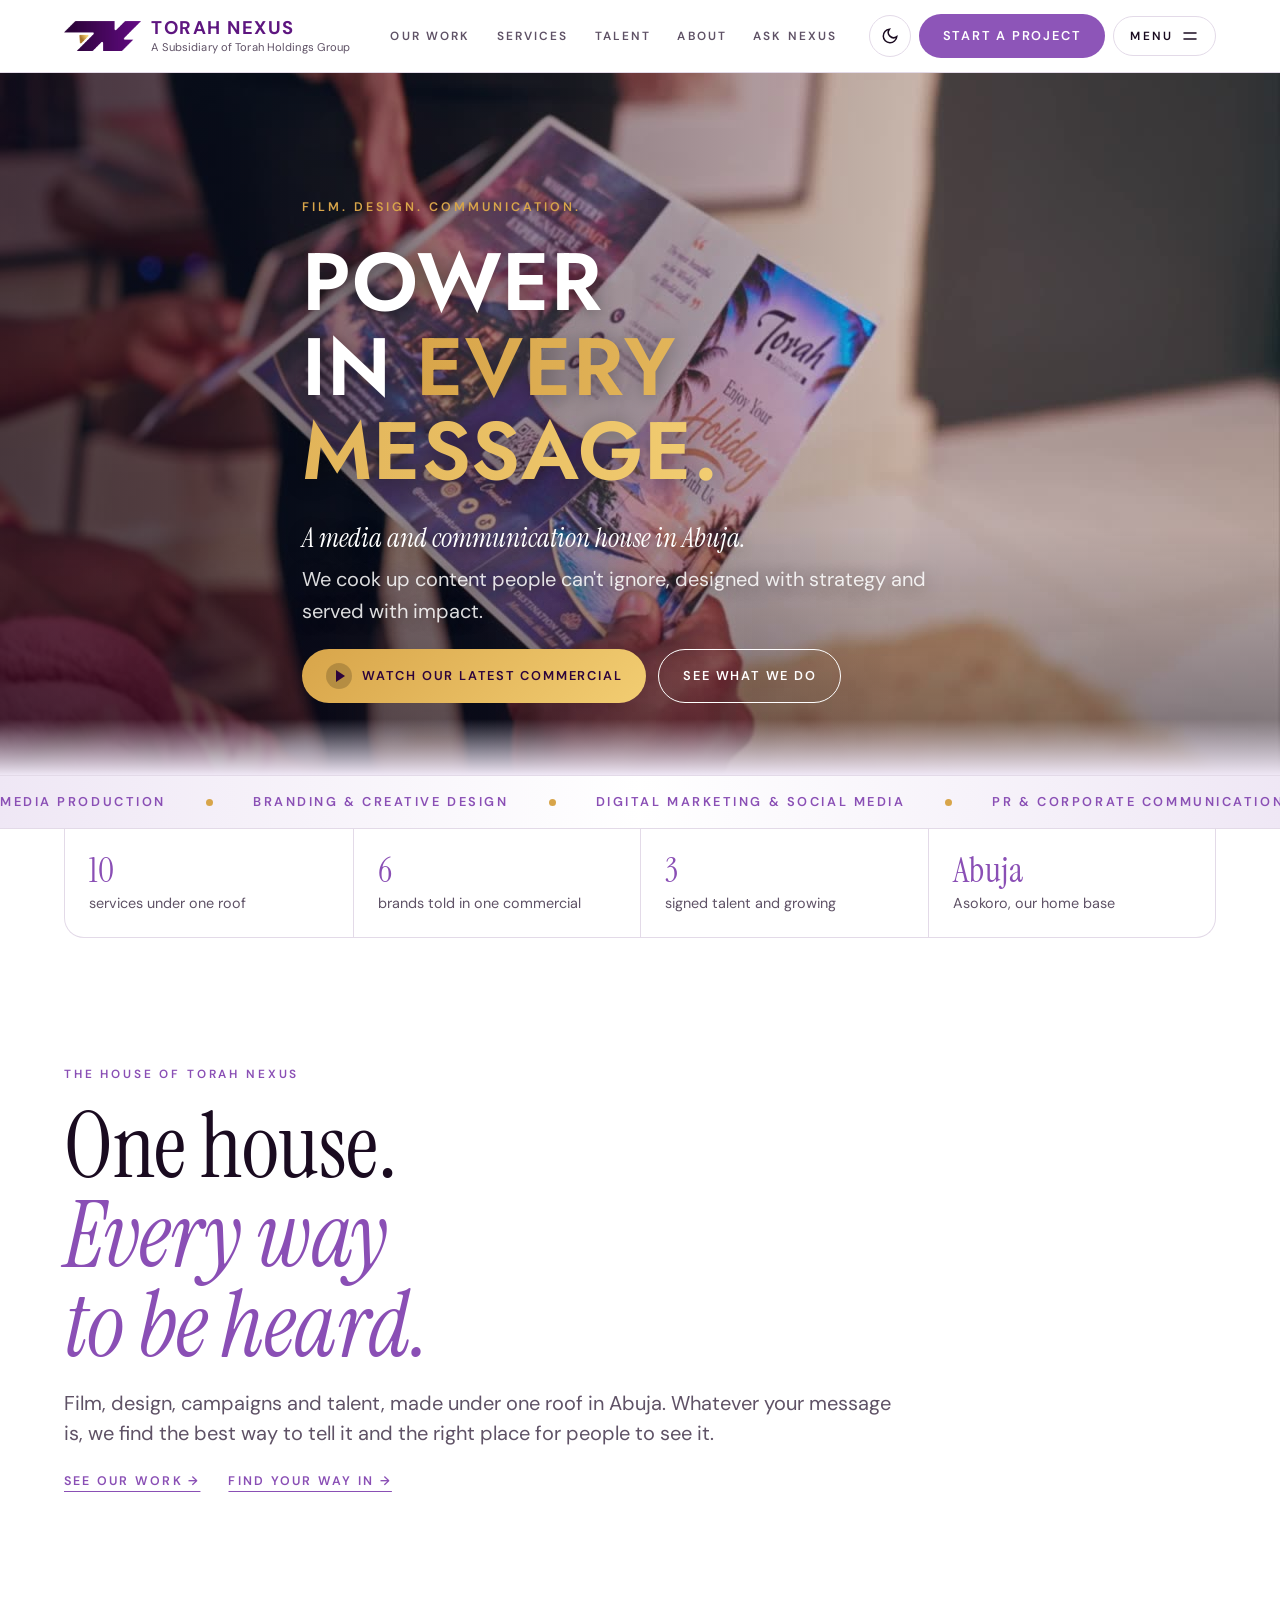
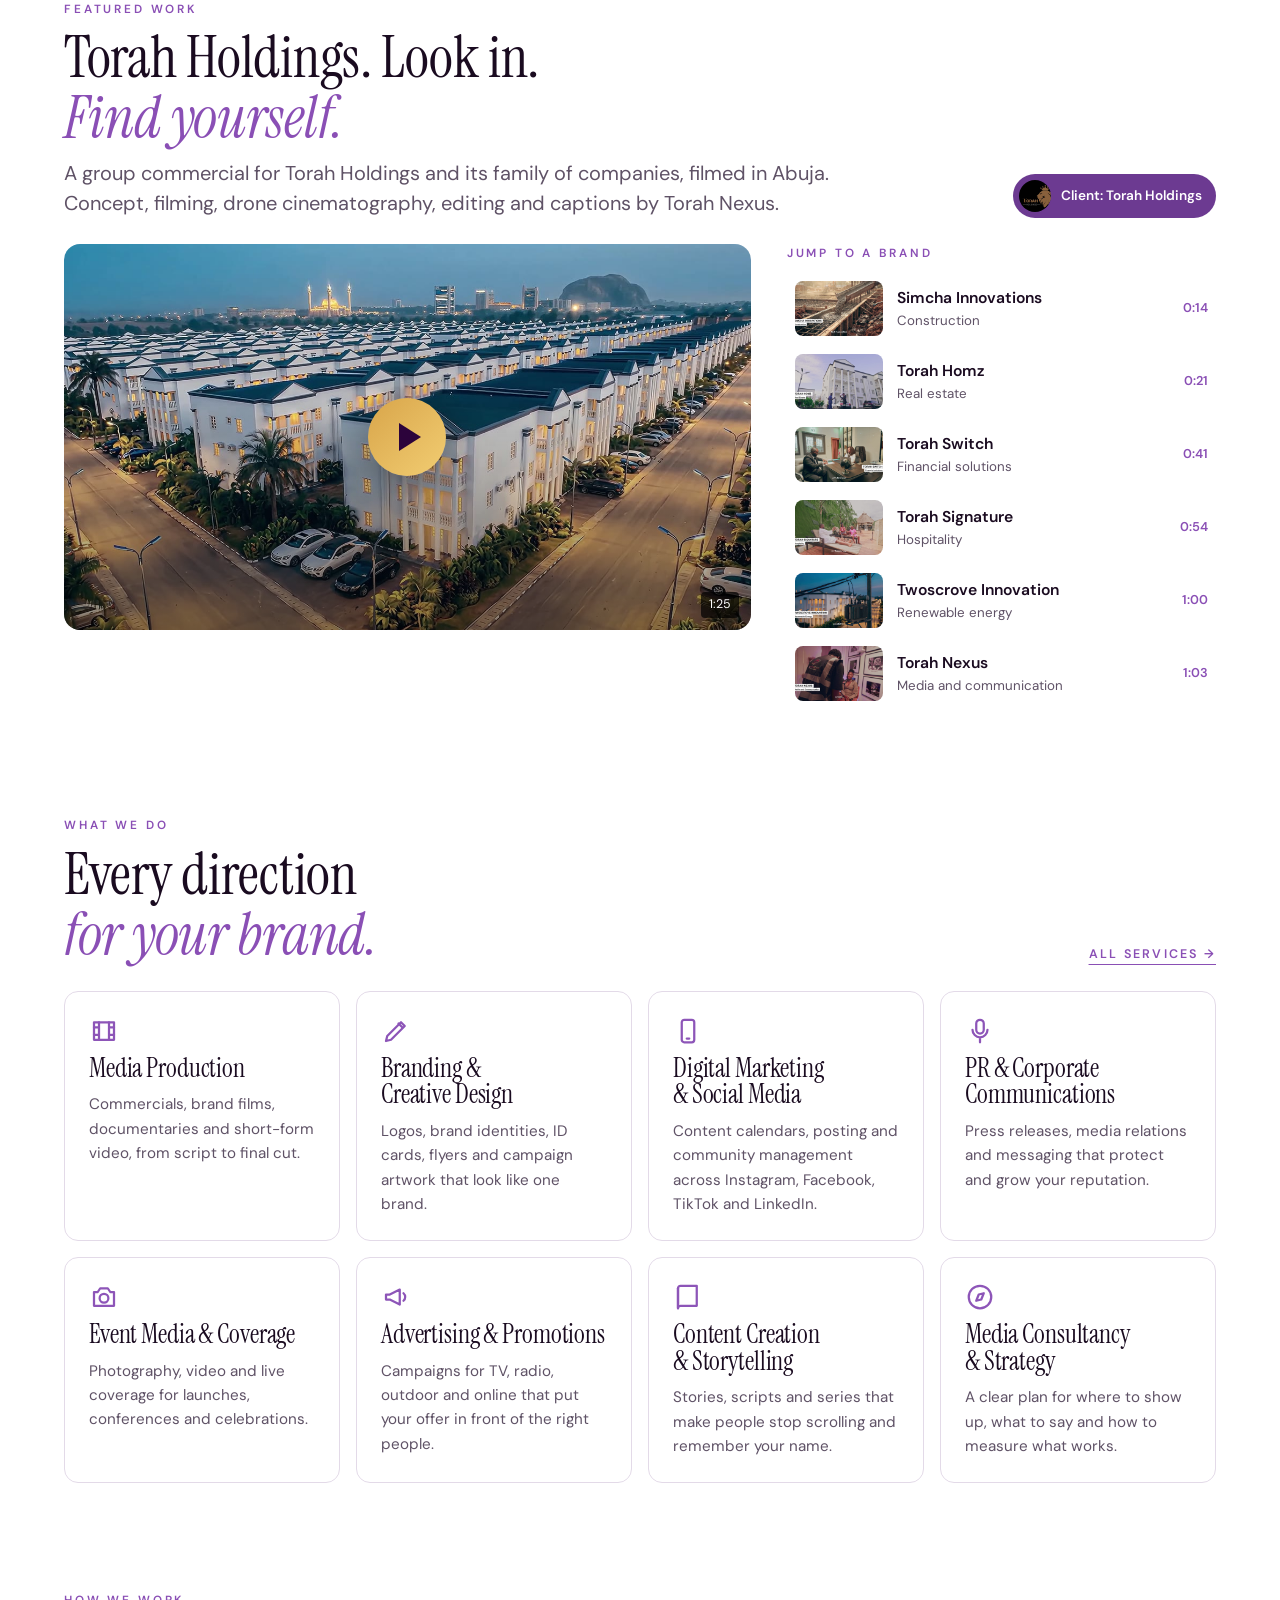
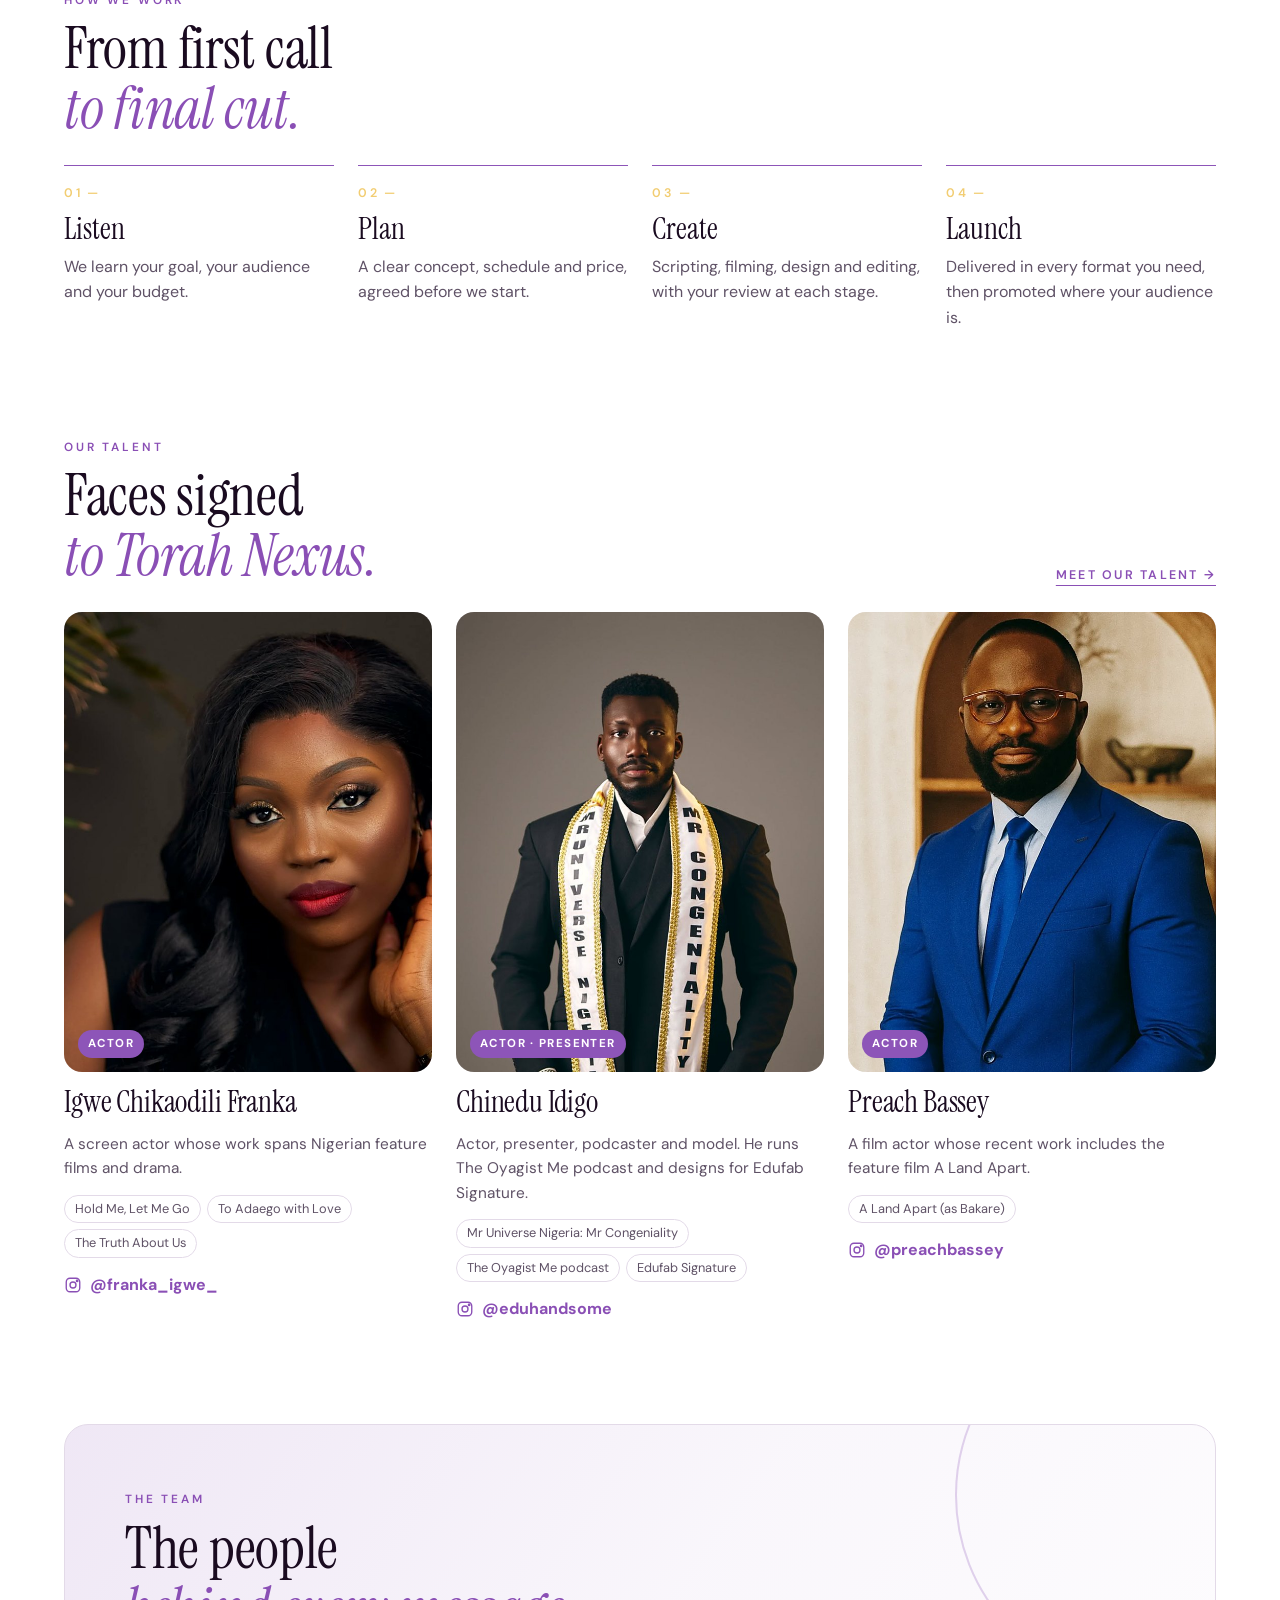
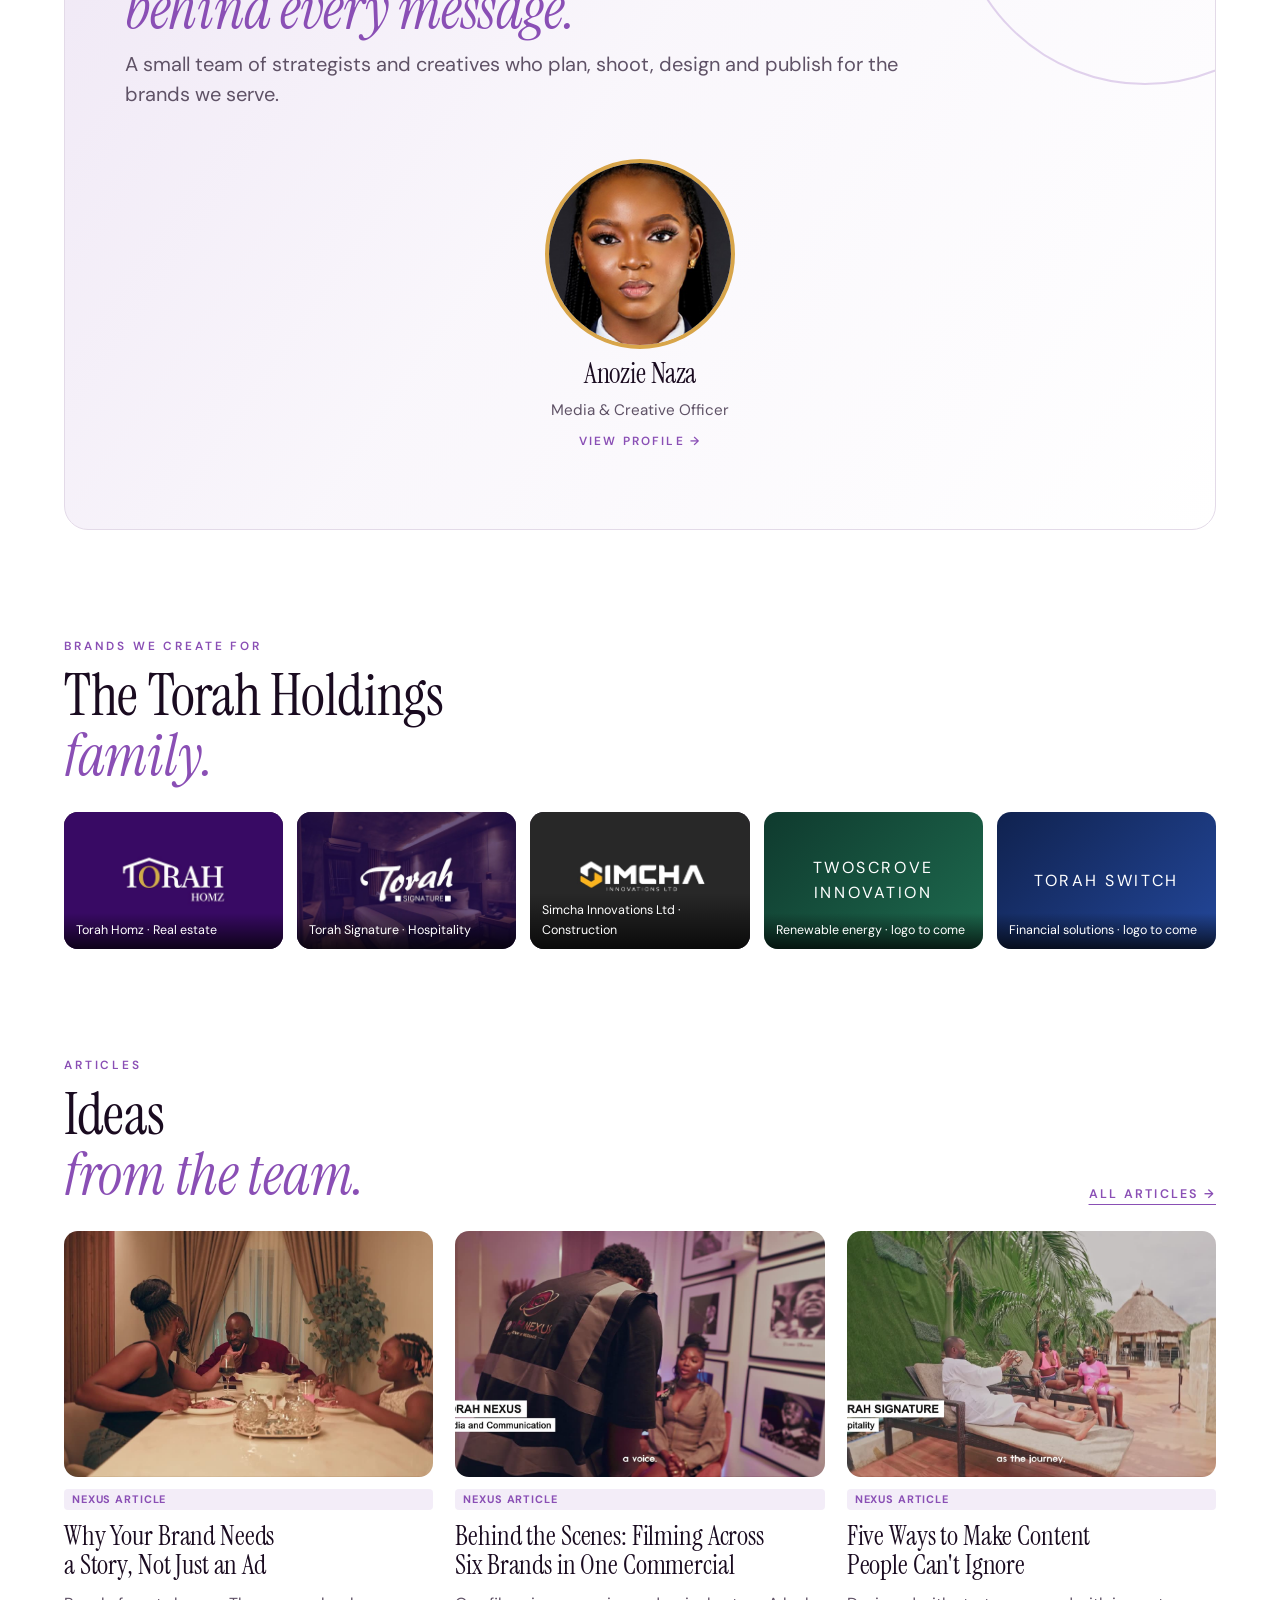
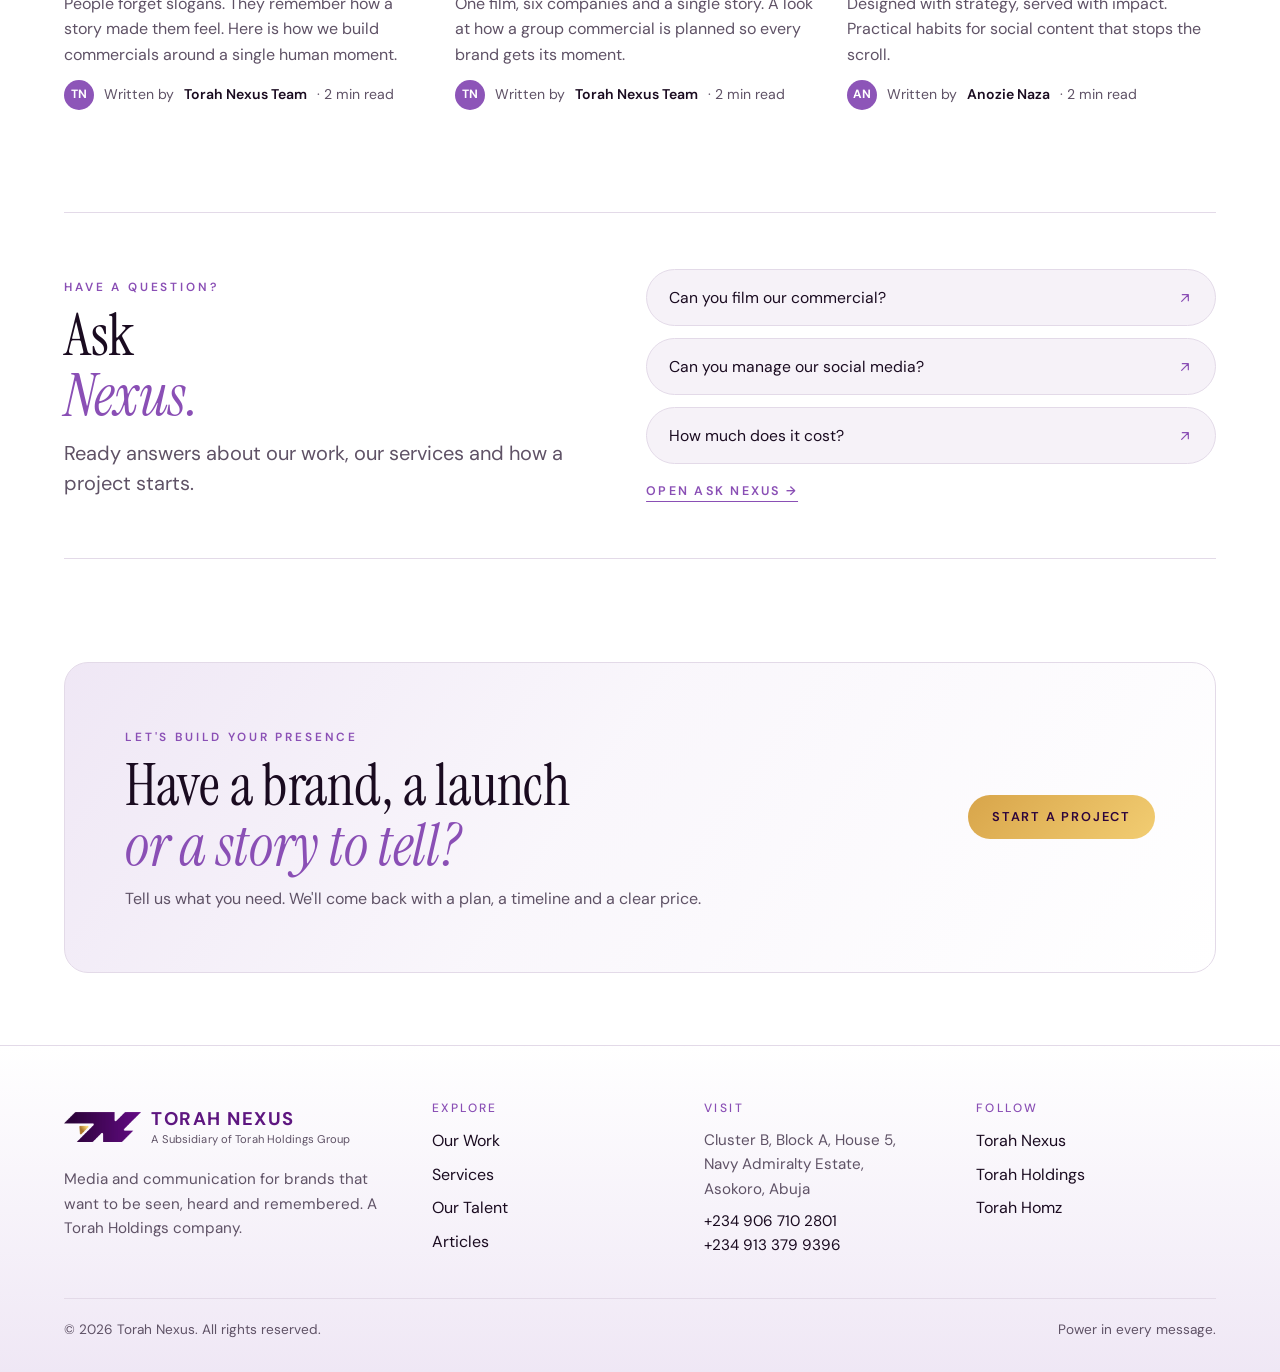
==== commit bf20683b: "New Torah Nexus logo, lighter purple-and-white look, team update New purple and gold logo in the hea" ====
--- a/index.html
+++ b/index.html
@@ -5,7 +5,7 @@
 <meta name="viewport" content="width=device-width, initial-scale=1, viewport-fit=cover">
 <title>Torah Nexus</title>
 <meta name="description" content="Torah Nexus is a media and communication company in Abuja: commercials, branding, digital marketing, PR, events and talent. Power in every message.">
-<meta name="theme-color" content="#8a0b22">
+<meta name="theme-color" content="#8d55b8">
 <link rel="icon" type="image/png" sizes="48x48" href="assets/media/favicon-48.png">
 <link rel="apple-touch-icon" href="assets/media/apple-touch-icon.png">
 <meta property="og:type" content="website">
@@ -27,8 +27,8 @@
 <header class="site-header">
   <div class="wrap header-row">
     <a class="logo" href="#home" aria-label="Torah Nexus home">
-      <img src="assets/media/logo-mark-128.png" alt="">
-      <span class="logo-text"><b><em>TORAH</em> <span>NEXUS</span></b><small>Power in every message</small></span>
+      <img class="mark-dark" src="assets/media/nexus-mark-240.png" alt=""><img class="mark-light" src="assets/media/nexus-mark-light-240.png" alt="">
+      <span class="logo-text"><b><em>TORAH</em> <span>NEXUS</span></b><small>A Subsidiary of Torah Holdings Group</small></span>
     </a>
     <nav class="nav" aria-label="Main">
       <a href="#work">Our Work</a>
@@ -63,7 +63,7 @@
   <div class="wrap">
     <div class="footer-grid">
       <div style="display:grid;gap:14px">
-        <a class="logo" href="#home"><img src="assets/media/logo-mark-128.png" alt=""><span class="logo-text"><b><em>TORAH</em> <span>NEXUS</span></b><small>Power in every message</small></span></a>
+        <a class="logo" href="#home"><img class="mark-dark" src="assets/media/nexus-mark-240.png" alt=""><img class="mark-light" src="assets/media/nexus-mark-light-240.png" alt=""><span class="logo-text"><b><em>TORAH</em> <span>NEXUS</span></b><small>A Subsidiary of Torah Holdings Group</small></span></a>
         <p style="max-width:34ch">Media and communication for brands that want to be seen, heard and remembered. A Torah Holdings company.</p>
       </div>
       <div><h4>Explore</h4><ul><li><a href="#work">Our Work</a></li><li><a href="#services">Services</a></li><li><a href="#talent">Our Talent</a></li><li><a href="#articles">Articles</a></li></ul></div>
--- a/assets/style.css
+++ b/assets/style.css
@@ -1,23 +1,23 @@
 /* Torah Nexus — "Power in Every Message"
    Layout: a cinematic media house. Full-bleed film hero, then mostly white pages with
-   Torah Nexus crimson and orange-gold. Torah Holdings purple appears only as a small client badge. */
+   Torah Nexus purple and gold from the 2026-11 logo (variable names kept from the old crimson palette). */
 :root {
   --paper: #ffffff;
   --surface: #ffffff;
-  --surface-2: #f7f1f1;
-  --ink: #1d0c10;
-  --ink-soft: #6b5357;
-  --line: #e6d7d9;
-  --crimson: #8a0b22;
-  --crimson-deep: #55061a;
+  --surface-2: #f6f2f8;
+  --ink: #1a0b20;
+  --ink-soft: #5f5266;
+  --line: #e3dae8;
+  --crimson: #8d55b8;
+  --crimson-deep: #6c3a91;
   --crimson-ink: #ffffff;
-  --gold: #d9a441;
-  --orange: #e8892b;
-  --accent-text: #8a0b22;
-  --holdings: #33105a;
+  --gold: #d8a54a;
+  --orange: #f2cd72;
+  --accent-text: #8a4fb5;
+  --holdings: #6c3a91;
   --holdings-deep: #1f0838;
   --homz: #4d1d93;
-  --focus: #e8892b;
+  --focus: #8a2bb0;
 
   --font-hero: "Jost", "Futura", "Century Gothic", "Trebuchet MS", sans-serif;
   --font-display: "Instrument Serif", Georgia, "Times New Roman", serif;
@@ -38,13 +38,13 @@
 }
 @media (prefers-color-scheme: dark) {
   :root:not([data-theme="light"]) {
-    --paper: #120709; --surface: #1c0c10; --surface-2: #261218; --ink: #f7ecee; --ink-soft: #c2a9ae;
-    --line: #3a1d24; --accent-text: #f0b85a; --focus: #f0b85a; color-scheme: dark;
+    --paper: #131016; --surface: #1b171f; --surface-2: #241f2a; --ink: #f3ecf6; --ink-soft: #bcaac4;
+    --line: #362e3e; --accent-text: #e9bd62; --focus: #e9bd62; color-scheme: dark;
   }
 }
 :root[data-theme="dark"] {
-  --paper: #120709; --surface: #1c0c10; --surface-2: #261218; --ink: #f7ecee; --ink-soft: #c2a9ae;
-  --line: #3a1d24; --accent-text: #f0b85a; --focus: #f0b85a; color-scheme: dark;
+  --paper: #131016; --surface: #1b171f; --surface-2: #241f2a; --ink: #f3ecf6; --ink-soft: #bcaac4;
+  --line: #362e3e; --accent-text: #e9bd62; --focus: #e9bd62; color-scheme: dark;
 }
 
 *, *::before, *::after { box-sizing: border-box; }
@@ -74,7 +74,7 @@
 /* Buttons */
 .btn { display: inline-flex; align-items: center; gap: 10px; border: 0; cursor: pointer; text-decoration: none; font-weight: 600; padding: 14px 24px; border-radius: 999px; font-size: 0.8rem; text-transform: uppercase; letter-spacing: 0.14em; line-height: 1.2; transition: transform 0.2s ease, filter 0.2s ease; }
 .btn:hover { transform: translateY(-1px); filter: brightness(1.06); }
-.btn-gold { background: linear-gradient(135deg, var(--gold), var(--orange)); color: #241005; }
+.btn-gold { background: linear-gradient(135deg, var(--gold), var(--orange)); color: #2c033b; }
 .btn-crimson { background: var(--crimson); color: var(--crimson-ink); }
 .btn-line { background: transparent; border: 1.5px solid currentColor; }
 .play-dot { width: 26px; height: 26px; border-radius: 50%; background: rgba(0,0,0,0.18); display: grid; place-items: center; }
@@ -84,12 +84,13 @@
 .site-header { position: sticky; top: env(safe-area-inset-top, 0px); z-index: 40; background: color-mix(in srgb, var(--paper) 90%, transparent); backdrop-filter: blur(14px); border-bottom: 1px solid var(--line); }
 .header-row { display: flex; align-items: center; gap: 18px; min-height: 72px; }
 .logo { display: flex; align-items: center; gap: 10px; text-decoration: none; flex-shrink: 0; }
-.logo img { width: 44px; height: 44px; border-radius: 50%; }
+.logo img { width: auto; height: 30px; }
+.logo .mark-light { display: none; }
 .logo-text { display: grid; line-height: 1; }
 .logo-text b { font-family: var(--font-label); font-size: 1.15rem; font-weight: 700; letter-spacing: 0.08em; }
-.logo-text b span { color: var(--gold); }
+.logo-text b span { color: var(--accent-text); }
 .logo-text b em { font-style: normal; color: var(--accent-text); }
-.logo-text small { font-size: 0.56rem; letter-spacing: 0.24em; text-transform: uppercase; color: var(--ink-soft); margin-top: 4px; }
+.logo-text small { font-size: 0.7rem; letter-spacing: 0.01em; color: var(--ink-soft); margin-top: 5px; white-space: nowrap; }
 .nav { display: flex; gap: 2px; margin-left: 10px; }
 .nav a { text-decoration: none; font-weight: 600; font-size: 0.74rem; text-transform: uppercase; letter-spacing: 0.18em; padding: 8px 12px; border-radius: 999px; color: var(--ink-soft); }
 .nav a:hover { color: var(--ink); background: var(--surface-2); }
@@ -112,7 +113,8 @@
 /* Hero */
 .hero { position: relative; color: #fff; background: var(--crimson-deep); overflow: hidden; min-height: min(78vh, 720px); display: grid; align-items: end; }
 .hero video, .hero .hero-poster { position: absolute; inset: 0; width: 100%; height: 100%; object-fit: cover; }
-.hero::after { content: ""; position: absolute; inset: 0; background: linear-gradient(90deg, rgba(60,4,16,0.92) 0%, rgba(85,6,26,0.65) 45%, rgba(20,3,8,0.15) 100%), linear-gradient(0deg, rgba(20,3,8,0.7), transparent 50%); }
+.hero::after { content: ""; position: absolute; inset: 0; background: linear-gradient(90deg, rgba(14,6,20,0.6) 0%, rgba(14,6,20,0.3) 42%, rgba(14,6,20,0) 70%), linear-gradient(0deg, rgba(14,6,20,0.45), transparent 35%); }
+.hero h1, .hero p, .hero .eyebrow { text-shadow: 0 2px 18px rgba(0,0,0,0.45); }
 .hero-inner { position: relative; z-index: 1; padding-block: clamp(64px, 12vw, 120px) clamp(40px, 6vw, 72px); display: grid; gap: 22px; }
 .hero h1 { font-family: var(--font-hero); font-size: var(--step-4); font-weight: 600; max-width: 13ch; text-transform: uppercase; letter-spacing: 0.01em; }
 .hero h1 span { background: linear-gradient(90deg, var(--gold), var(--orange)); -webkit-background-clip: text; background-clip: text; color: transparent; }
@@ -174,7 +176,7 @@
 .screen:hover img { transform: scale(1.03); }
 .screen-play { position: absolute; inset: 0; display: grid; place-items: center; background: linear-gradient(0deg, rgba(0,0,0,0.45), transparent 60%); }
 .screen-play i { width: 78px; height: 78px; border-radius: 50%; background: linear-gradient(135deg, var(--gold), var(--orange)); display: grid; place-items: center; box-shadow: 0 10px 40px rgba(0,0,0,0.4); }
-.screen-play i::after { content: ""; border-left: 22px solid #241005; border-top: 14px solid transparent; border-bottom: 14px solid transparent; margin-left: 6px; }
+.screen-play i::after { content: ""; border-left: 22px solid #2c033b; border-top: 14px solid transparent; border-bottom: 14px solid transparent; margin-left: 6px; }
 .screen .duration { position: absolute; right: 12px; bottom: 12px; background: rgba(0,0,0,0.7); color: #fff; font-size: 0.78rem; padding: 3px 8px; border-radius: 4px; font-variant-numeric: tabular-nums; }
 .chapters { display: grid; gap: 2px; }
 .chapter { display: grid; grid-template-columns: 88px minmax(0, 1fr) auto; gap: 14px; align-items: center; padding: 8px; border-radius: 12px; border: 0; background: transparent; text-align: left; cursor: pointer; color: inherit; }
@@ -186,8 +188,9 @@
 
 /* Client spotlight */
 .client-case { display: grid; grid-template-columns: minmax(0, 0.75fr) minmax(0, 1.25fr); gap: clamp(24px, 5vw, 72px); align-items: center; }
-.client-photo { margin: 0; border-radius: 18px; overflow: hidden; background: #000; max-width: 400px; width: 100%; justify-self: center; box-shadow: 0 24px 60px rgba(29,12,16,0.18); }
-.client-photo img { width: 100%; aspect-ratio: 720 / 1279; object-fit: cover; }
+.client-photo { margin: 0; border-radius: 18px; overflow: hidden; background: #000; max-width: 400px; width: 100%; justify-self: center; box-shadow: 0 24px 60px rgba(26,6,32,0.18); }
+.client-photo img, .client-photo video { display: block; width: 100%; aspect-ratio: 720 / 1279; object-fit: cover; background: #000; }
+.client-video figcaption { padding: 10px 14px; font-size: 0.74rem; letter-spacing: 0.14em; text-transform: uppercase; color: rgba(255,255,255,0.8); background: #1d0c10; }
 .client-copy { display: grid; gap: 18px; justify-items: start; }
 .client-copy h2 { font-size: var(--step-3); }
 .client-list { list-style: none; margin: 0; padding: 0; display: grid; width: 100%; }
@@ -233,7 +236,7 @@
 
 /* Brands */
 .brand-row { display: grid; grid-template-columns: repeat(auto-fit, minmax(min(100%, 200px), 1fr)); gap: 14px; }
-.brand { border-radius: var(--radius); overflow: hidden; aspect-ratio: 16 / 10; position: relative; background: #2a1216; color: #fff; display: grid; place-items: center; text-align: center; max-width: 100%; }
+.brand { border-radius: var(--radius); overflow: hidden; aspect-ratio: 16 / 10; position: relative; background: #24102e; color: #fff; display: grid; place-items: center; text-align: center; max-width: 100%; }
 .brand img { position: absolute; inset: 0; width: 100%; height: 100%; object-fit: cover; }
 .brand figcaption { position: absolute; left: 0; right: 0; bottom: 0; padding: 8px 12px; font-size: 0.78rem; background: linear-gradient(0deg, rgba(0,0,0,0.75), transparent); text-align: left; }
 .brand .brand-text { font-family: var(--font-label); letter-spacing: 0.16em; font-size: 1rem; padding: 16px; }
@@ -289,7 +292,7 @@
 .cta-band p { color: rgba(255,255,255,0.78); margin-top: 10px; }
 
 /* Modal */
-.modal { position: fixed; inset: 0; z-index: 60; display: grid; place-items: start center; overflow-y: auto; padding: clamp(12px, 4vw, 48px) 16px; background: rgba(12, 3, 6, 0.86); }
+.modal { position: fixed; inset: 0; z-index: 60; display: grid; place-items: start center; overflow-y: auto; padding: clamp(12px, 4vw, 48px) 16px; background: rgba(10, 2, 14, 0.86); }
 .modal-card { width: min(1040px, 100%); background: var(--surface); border-radius: 20px; overflow: hidden; position: relative; }
 .modal-close { position: absolute; top: 12px; right: 12px; z-index: 3; background: rgba(0,0,0,0.6); color: #fff; border: 0; }
 .modal video { width: 100%; aspect-ratio: 16 / 9; background: #000; }
@@ -305,16 +308,16 @@
 .reader blockquote { margin: 0.6em 0; padding-left: 20px; border-left: 3px solid var(--gold); font-family: var(--font-display); font-size: var(--step-1); line-height: 1.4; }
 
 /* Footer */
-.site-footer { background: #160609; color: #f3e6e8; padding-block: 56px 32px; }
+.site-footer { background: #2e0d42; color: #f1e8f4; padding-block: 56px 32px; }
 .footer-grid { display: grid; grid-template-columns: minmax(0, 1.4fr) repeat(3, minmax(0, 1fr)); gap: 32px; }
-.site-footer .logo-text small { color: rgba(243,230,232,0.6); }
-.site-footer .logo-text b em { color: #f0b85a; }
+.site-footer .logo-text small { color: rgba(241,232,244,0.6); }
+.site-footer .logo-text b em { color: #e9bd62; }
 .footer-grid h4 { font-family: var(--font-label); font-size: 0.75rem; text-transform: uppercase; letter-spacing: 0.2em; color: var(--gold); font-weight: 500; margin-bottom: 14px; }
 .footer-grid ul { list-style: none; padding: 0; margin: 0; display: grid; gap: 8px; }
-.footer-grid a { text-decoration: none; color: #f3e6e8; }
+.footer-grid a { text-decoration: none; color: #f1e8f4; }
 .footer-grid a:hover { color: var(--gold); }
-.footer-grid p { color: rgba(243,230,232,0.7); font-size: 0.95rem; }
-.footer-base { margin-top: 40px; padding-top: 20px; border-top: 1px solid rgba(255,255,255,0.12); display: flex; justify-content: space-between; gap: 16px; flex-wrap: wrap; font-size: 0.85rem; color: rgba(243,230,232,0.6); }
+.footer-grid p { color: rgba(241,232,244,0.7); font-size: 0.95rem; }
+.footer-base { margin-top: 40px; padding-top: 20px; border-top: 1px solid rgba(255,255,255,0.12); display: flex; justify-content: space-between; gap: 16px; flex-wrap: wrap; font-size: 0.85rem; color: rgba(241,232,244,0.6); }
 
 @media (max-width: 980px) {
   .holdings, .contact-layout, .cta-band { grid-template-columns: minmax(0, 1fr); }
@@ -408,8 +411,98 @@
 /* WhatsApp */
 .btn-wa { background: #0f7a3d; color: #fff; }
 .btn-wa svg { width: 18px; height: 18px; }
-@media (max-width: 560px) { .menu-aside a[href^="tel"], .footer-grid a[href^="tel"] { text-decoration: none; }
+@media (max-width: 560px) { .menu-aside a[href^="tel"], .footer-grid a[href^="tel"] { text-decoration: none; } }
 
 @media (prefers-reduced-motion: reduce) {
   *, *::before, *::after { transition: none !important; animation: none !important; scroll-behavior: auto !important; }
 }
+
+/* Team profile pages (#team/<slug>), modelled on the Torah Homz staff page */
+a.member { color: inherit; text-decoration: none; border-radius: 20px; padding: 14px 8px 18px; transition: background 0.25s ease, transform 0.25s ease; }
+a.member:hover, a.member:focus-visible { background: rgba(255,255,255,0.07); transform: translateY(-3px); }
+a.member img { transition: transform 0.35s ease; }
+a.member:hover img { transform: scale(1.04); }
+.member-more { font-size: 0.74rem; text-transform: uppercase; letter-spacing: 0.18em; font-weight: 600; color: var(--gold); }
+.profile { background: radial-gradient(120% 90% at 85% 20%, #8a35b5 0%, var(--crimson-deep) 45%, #2e0d42 100%); color: #fff; padding: clamp(28px, 6vw, 72px) 0 clamp(40px, 7vw, 90px); }
+.profile-grid { display: grid; grid-template-columns: minmax(0, 0.9fr) minmax(0, 1.1fr); gap: clamp(28px, 5vw, 72px); align-items: center; }
+.profile-photo { margin: 0; border-radius: 6px; overflow: hidden; aspect-ratio: 4 / 5; background: #3a1450; box-shadow: 0 30px 60px rgba(0,0,0,0.35); outline: 1px solid rgba(217,164,65,0.35); outline-offset: 10px; }
+.profile-photo img { width: 100%; height: 100%; object-fit: cover; object-position: center top; }
+.profile-photo.id-crop img { transform: scale(1.07); transform-origin: center 40%; }
+.profile-back { display: table; color: rgba(255,255,255,0.7); text-decoration: none; font-size: 0.85rem; margin-bottom: 22px; }
+.profile-back:hover { color: var(--gold); }
+.profile-tag { display: inline-block; border: 1px solid rgba(217,164,65,0.55); color: var(--gold); padding: 10px 18px; font-size: 0.72rem; text-transform: uppercase; letter-spacing: 0.24em; font-weight: 600; }
+.profile h1 { font-size: clamp(3rem, 7vw, 5.6rem); line-height: 0.95; margin: 26px 0 22px; }
+.profile h1 em { color: var(--gold); }
+.profile-bio { color: rgba(255,255,255,0.8); font-size: 1.08rem; line-height: 1.7; max-width: 560px; }
+.profile-focus { display: flex; flex-wrap: wrap; gap: 8px; margin: 20px 0 6px; }
+.profile-focus span { font-size: 0.78rem; padding: 6px 12px; border-radius: 999px; background: rgba(255,255,255,0.08); color: rgba(255,255,255,0.85); }
+.profile-contact { list-style: none; padding: 0; margin: 24px 0 28px; display: grid; gap: 10px; max-width: 620px; }
+.pf-row { display: flex; align-items: center; gap: 14px; padding: 15px 18px; background: rgba(0,0,0,0.28); border: 1px solid rgba(255,255,255,0.1); overflow-wrap: anywhere; }
+.pf-row svg { width: 18px; height: 18px; color: var(--gold); flex: none; }
+.pf-row a { color: #fff; text-decoration: none; }
+.pf-row a:hover { color: var(--gold); }
+.profile-actions { display: flex; flex-wrap: wrap; gap: 12px; }
+.profile .btn-line { color: #fff; }
+.profile-others { padding-top: clamp(40px, 6vw, 72px); padding-bottom: clamp(40px, 6vw, 72px); }
+.profile-others h2 { font-size: var(--step-3); }
+.others-grid { display: grid; grid-template-columns: repeat(auto-fit, minmax(min(100%, 300px), 1fr)); gap: 14px; margin-top: 24px; }
+.other { display: flex; align-items: center; gap: 16px; padding: 14px; border: 1px solid var(--line); border-radius: 16px; color: var(--ink); text-decoration: none; transition: border-color 0.2s ease, transform 0.2s ease; }
+.other:hover { border-color: var(--crimson); transform: translateY(-2px); }
+.other img { width: 64px; height: 64px; border-radius: 50%; object-fit: cover; border: 2px solid var(--gold); }
+.other strong { display: block; font-family: var(--font-display); font-size: 1.4rem; font-weight: 400; }
+.other small { color: var(--ink-soft); }
+.other-arrow { margin-left: auto; color: var(--accent-text); font-size: 1.2rem; }
+@media (max-width: 820px) {
+  .profile-grid { grid-template-columns: 1fr; }
+  .profile-photo { max-width: 420px; width: 100%; justify-self: center; }
+}
+
+/* New logo (2026-11): white mark on dark backgrounds */
+.site-footer .logo .mark-dark { display: none; }
+.site-footer .logo .mark-light { display: block; }
+@media (prefers-color-scheme: dark) { :root:not([data-theme="light"]) .logo .mark-dark { display: none; } :root:not([data-theme="light"]) .logo .mark-light { display: block; } }
+:root[data-theme="dark"] .logo .mark-dark { display: none; }
+:root[data-theme="dark"] .logo .mark-light { display: block; }
+.ask-who img { width: auto !important; height: 13px !important; border-radius: 0 !important; }
+.site-footer .logo-text b span { color: #fff; }
+@media (max-width: 480px) { .site-header .logo img { height: 22px; } .site-header .logo { gap: 7px; } .site-header .logo-text b { font-size: 0.95rem; letter-spacing: 0.05em; } .site-header .logo-text small { font-size: 0.56rem; } }
+.hero h1 span { text-shadow: none; filter: drop-shadow(0 2px 10px rgba(0,0,0,0.35)); }
+
+/* v23 (2026-11-05): lighter look. Purple fades into white instead of solid purple blocks. */
+:root { --wash: color-mix(in srgb, var(--crimson) 14%, var(--paper)); --wash-soft: color-mix(in srgb, var(--crimson) 5%, var(--paper)); }
+.ticker { background: linear-gradient(90deg, var(--wash) 0%, var(--paper) 50%, var(--wash) 100%); color: var(--accent-text); border-block: 1px solid var(--line); }
+.hero::before { content: ""; position: absolute; left: 0; right: 0; bottom: 0; height: 56px; z-index: 1; pointer-events: none; background: linear-gradient(0deg, var(--wash), transparent); }
+.team-band, .cta-band, .holdings, .profile { background: linear-gradient(125deg, var(--wash) 0%, var(--wash-soft) 45%, var(--paper) 100%); color: var(--ink); border: 1px solid var(--line); }
+.profile { border: 0; border-bottom: 1px solid var(--line); }
+.team-band h2 em, .cta-band h2 em, .holdings h2 em, .profile h1 em { color: var(--accent-text); }
+.team-band .eyebrow, .cta-band .eyebrow, .holdings .eyebrow { color: var(--accent-text); }
+.team-band .lede, .cta-band p, .holdings p, .member p, .profile-bio { color: var(--ink-soft); }
+.team-band::before { border-color: color-mix(in srgb, var(--crimson) 25%, transparent); }
+.member-more { color: var(--accent-text); }
+a.member:hover, a.member:focus-visible { background: color-mix(in srgb, var(--crimson) 6%, transparent); }
+.profile-back { color: var(--ink-soft); }
+.profile-back:hover { color: var(--accent-text); }
+.profile-tag { color: var(--accent-text); border-color: color-mix(in srgb, var(--crimson) 40%, transparent); }
+.profile-focus span { background: color-mix(in srgb, var(--crimson) 9%, transparent); color: var(--ink); }
+.pf-row { background: color-mix(in srgb, var(--paper) 75%, transparent); border-color: var(--line); }
+.pf-row svg { color: var(--accent-text); }
+.pf-row a { color: var(--ink); }
+.pf-row a:hover { color: var(--accent-text); }
+.profile .btn-line { color: var(--ink); border-color: var(--ink); }
+.profile-photo { box-shadow: 0 30px 60px rgba(60,20,80,0.18); }
+.site-footer { background: linear-gradient(180deg, var(--paper) 0%, var(--wash) 100%); color: var(--ink); border-top: 1px solid var(--line); }
+.site-footer .logo .mark-dark { display: block; }
+.site-footer .logo .mark-light { display: none; }
+.site-footer .logo-text b em, .site-footer .logo-text b span { color: var(--accent-text); }
+.site-footer .logo-text small, .footer-grid p, .footer-base { color: var(--ink-soft); }
+.footer-grid a { color: var(--ink); }
+.footer-grid a:hover { color: var(--accent-text); }
+.footer-grid h4 { color: var(--accent-text); }
+.footer-base { border-top-color: var(--line); }
+@media (prefers-color-scheme: dark) { :root:not([data-theme="light"]) .site-footer .logo .mark-dark { display: none; } :root:not([data-theme="light"]) .site-footer .logo .mark-light { display: block; } }
+:root[data-theme="dark"] .site-footer .logo .mark-dark { display: none; }
+:root[data-theme="dark"] .site-footer .logo .mark-light { display: block; }
+/* Header/footer logo wordmark keeps the deeper logo purple (user, 2026-11-06) */
+.logo-text b em, .logo-text b span, .site-footer .logo-text b em, .site-footer .logo-text b span { color: #5e1680; }
+@media (prefers-color-scheme: dark) { :root:not([data-theme="light"]) .logo-text b em, :root:not([data-theme="light"]) .logo-text b span { color: #e9bd62; } }
+:root[data-theme="dark"] .logo-text b em, :root[data-theme="dark"] .logo-text b span { color: #e9bd62; }
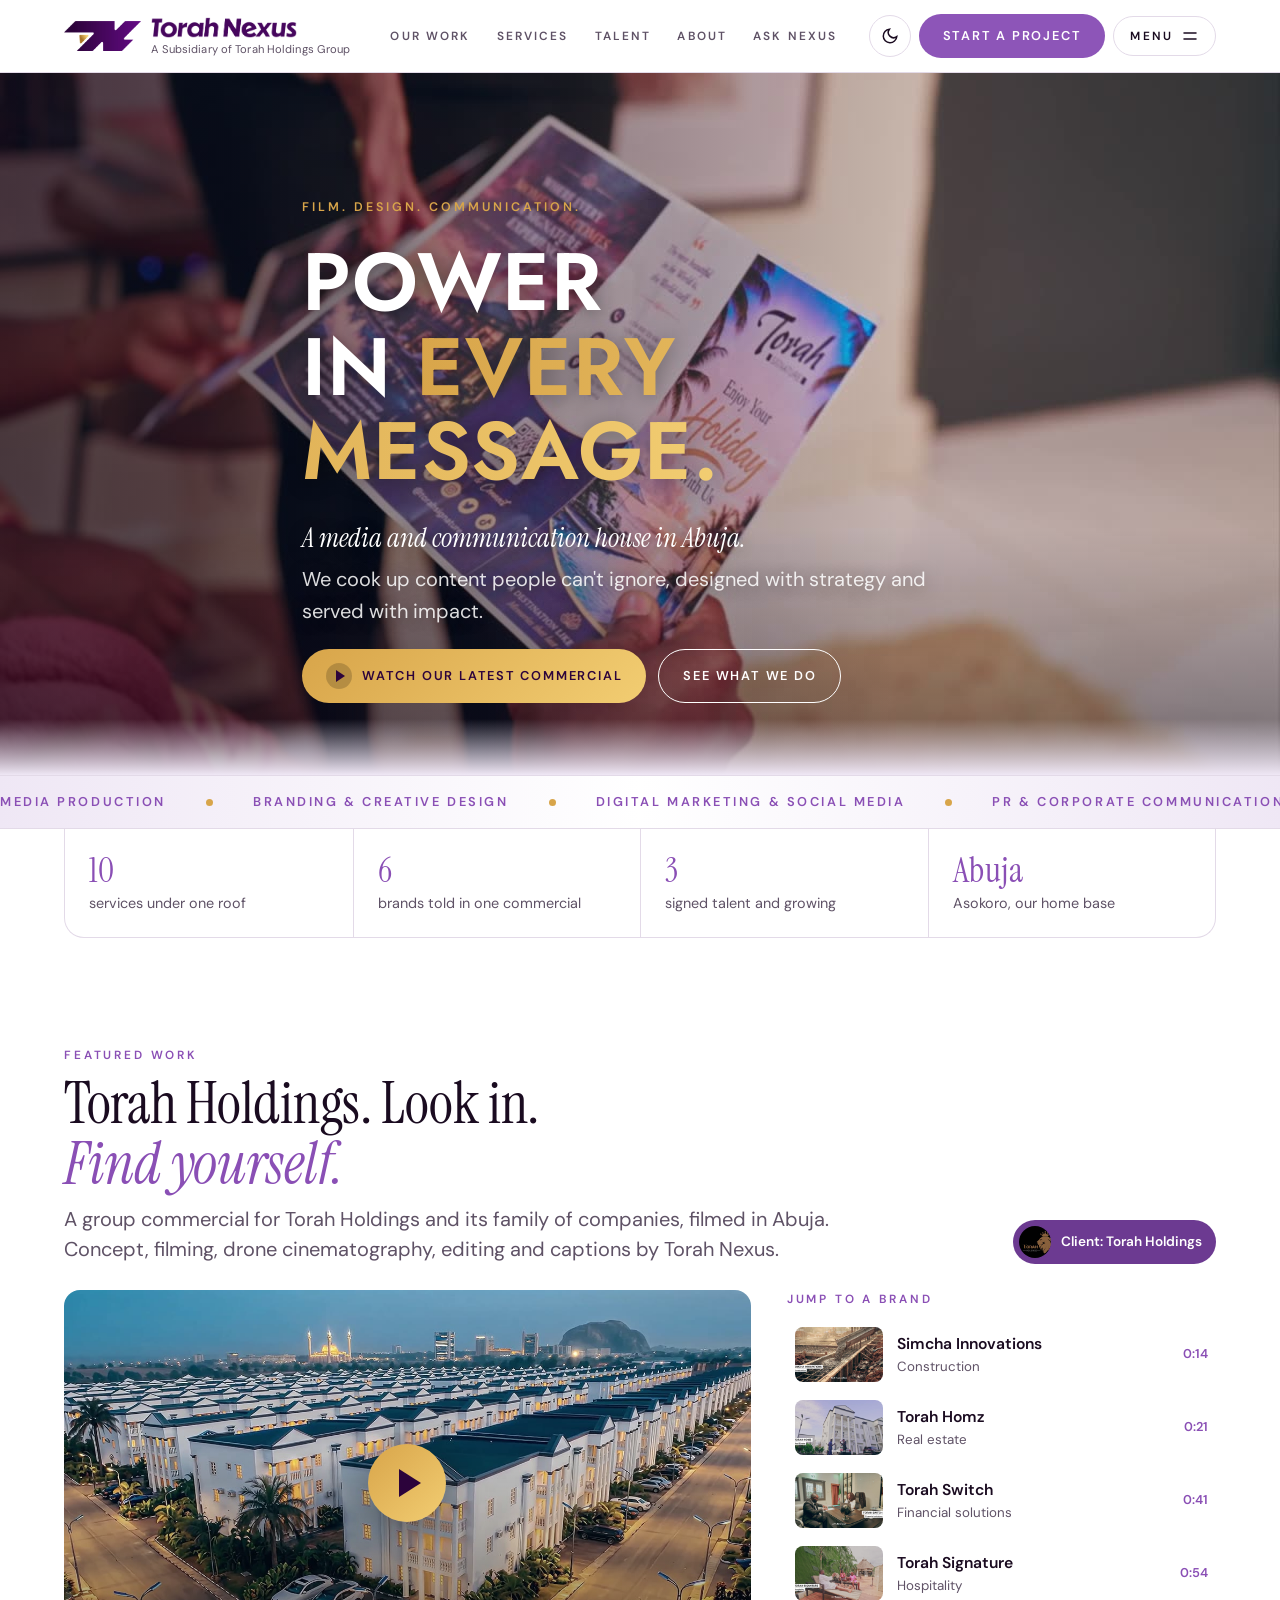
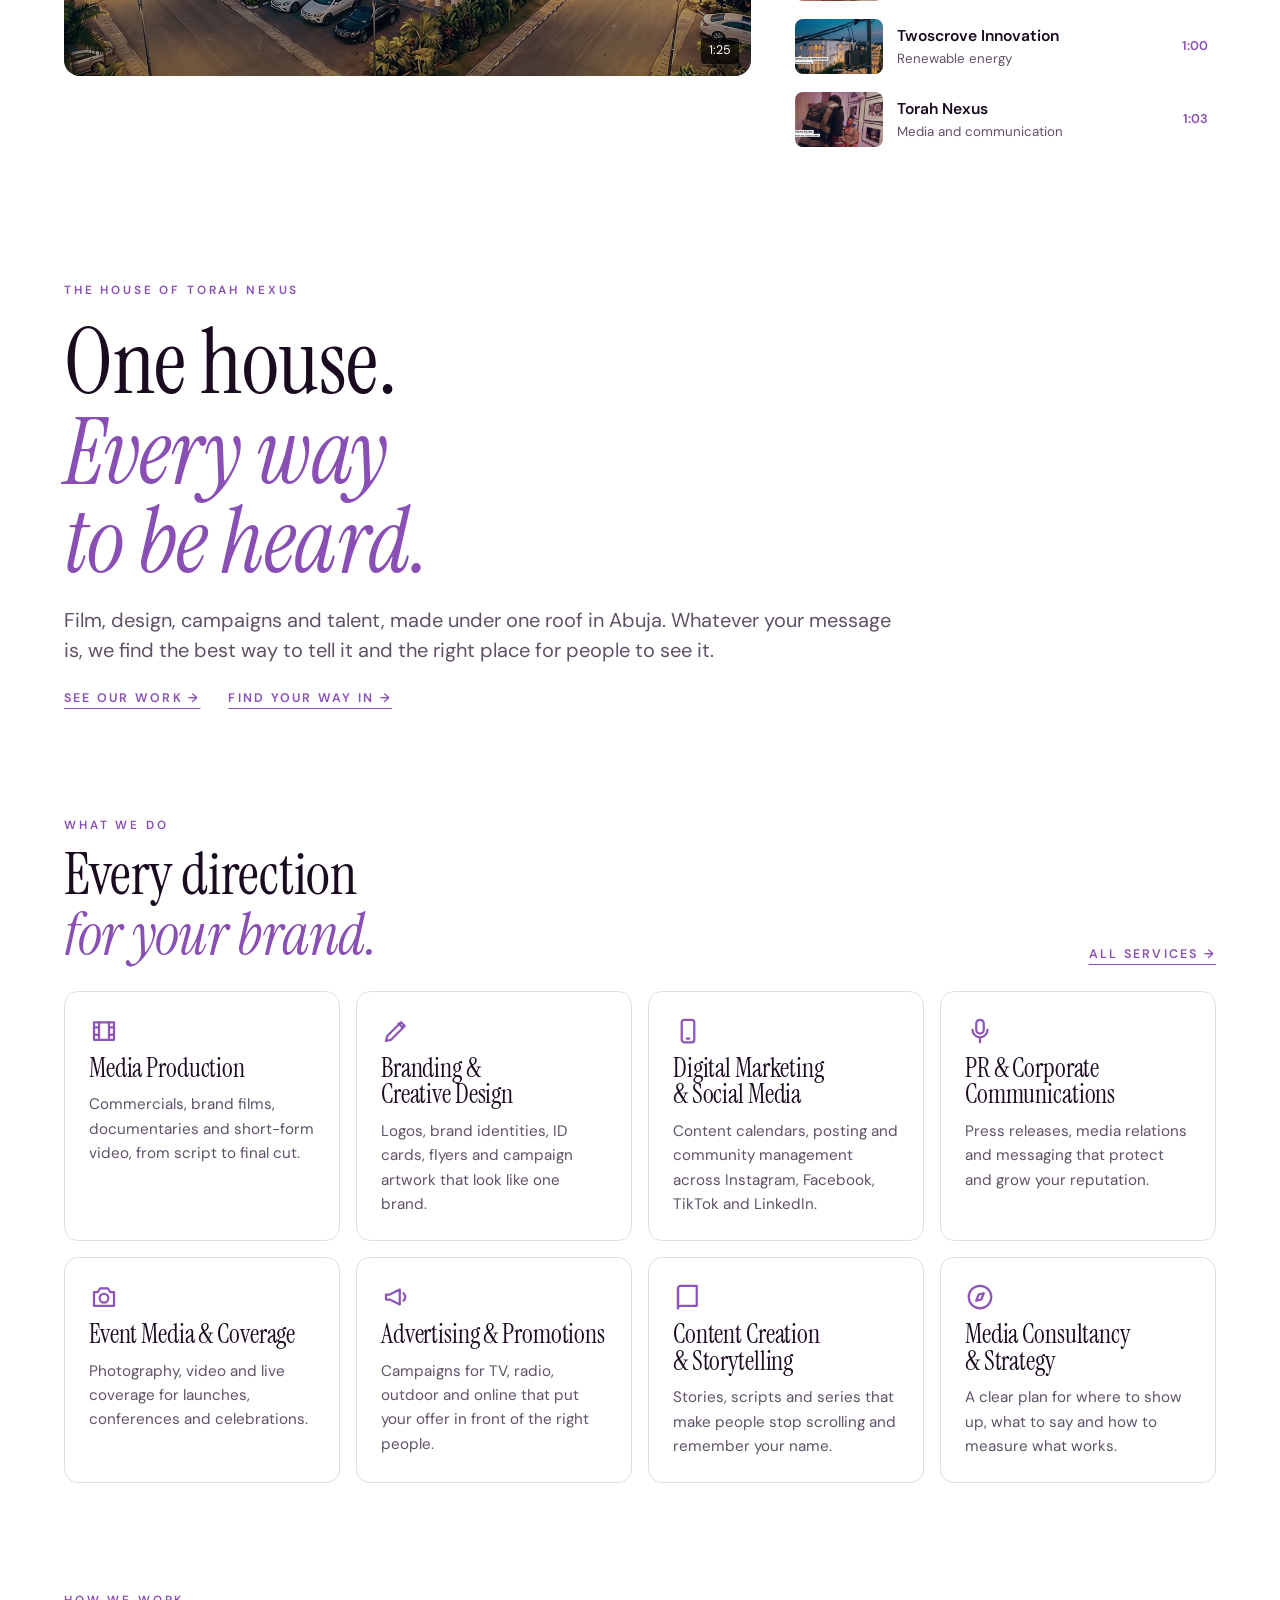
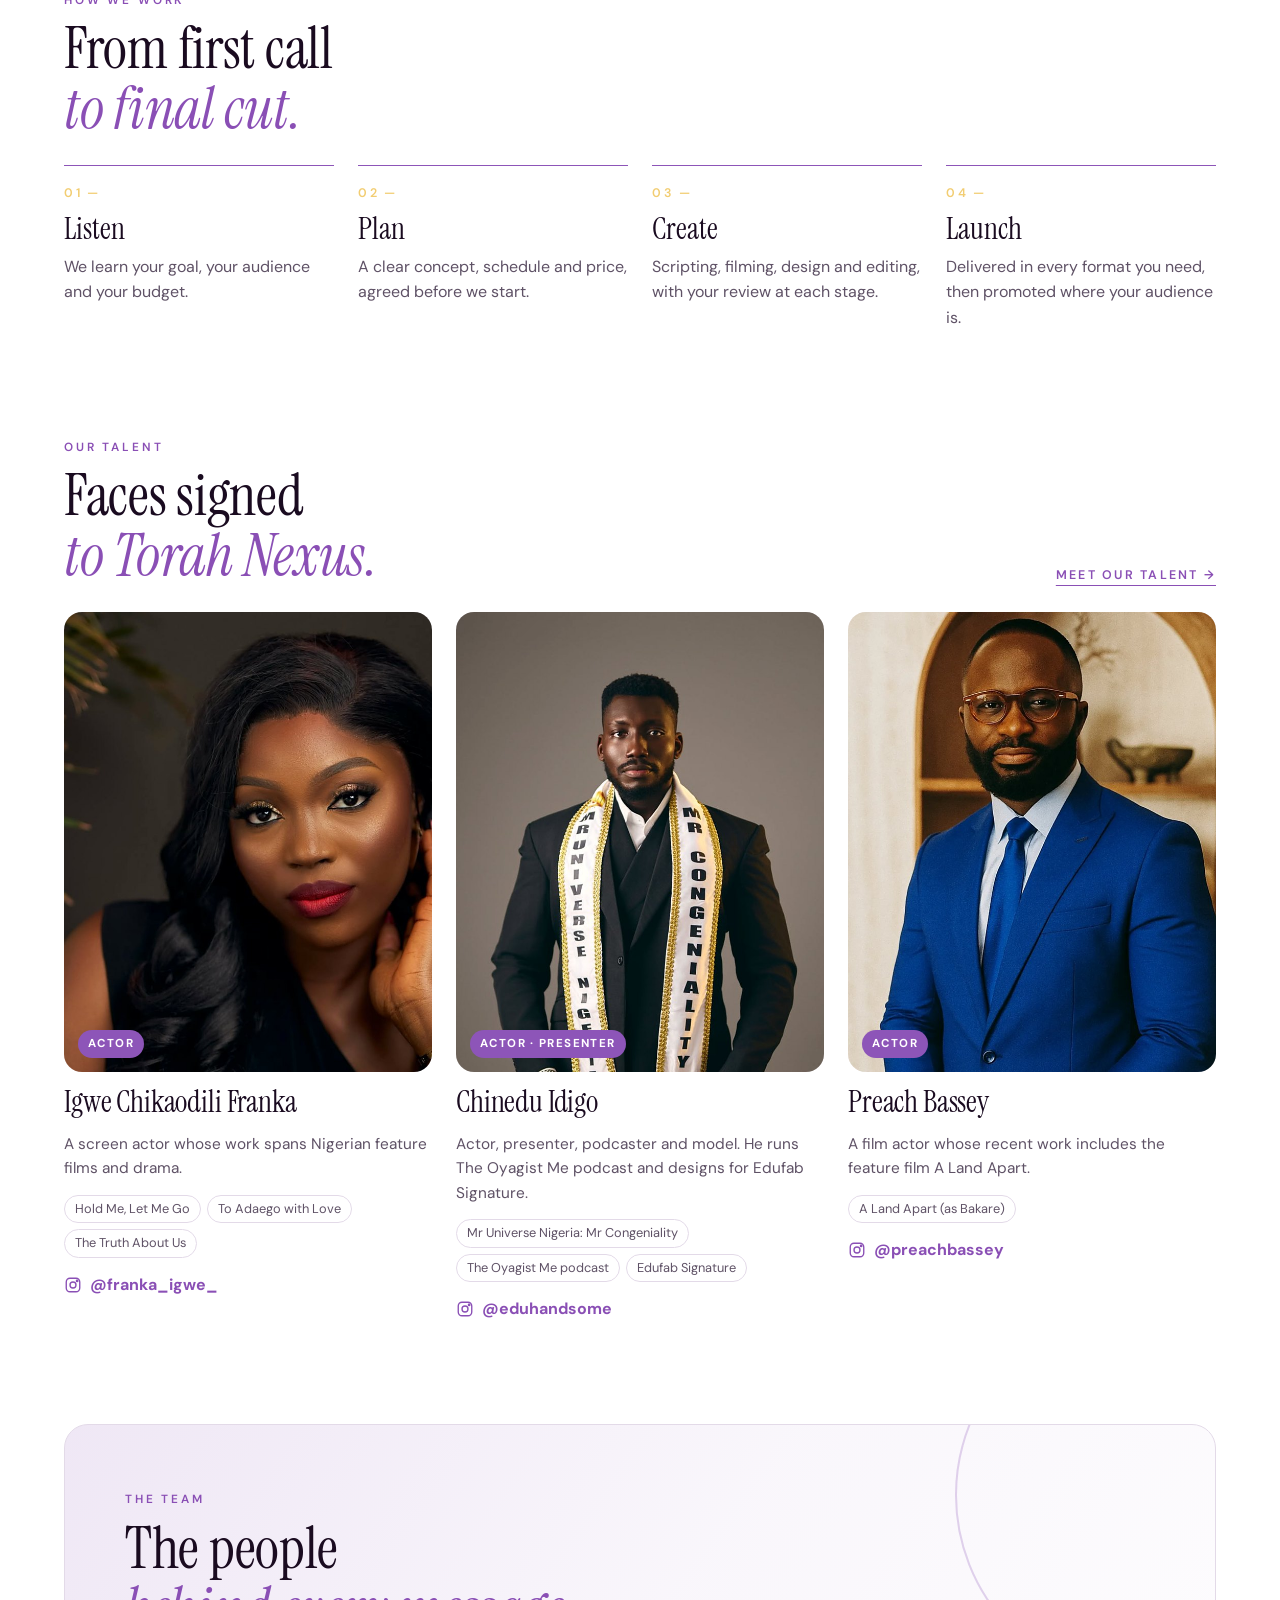
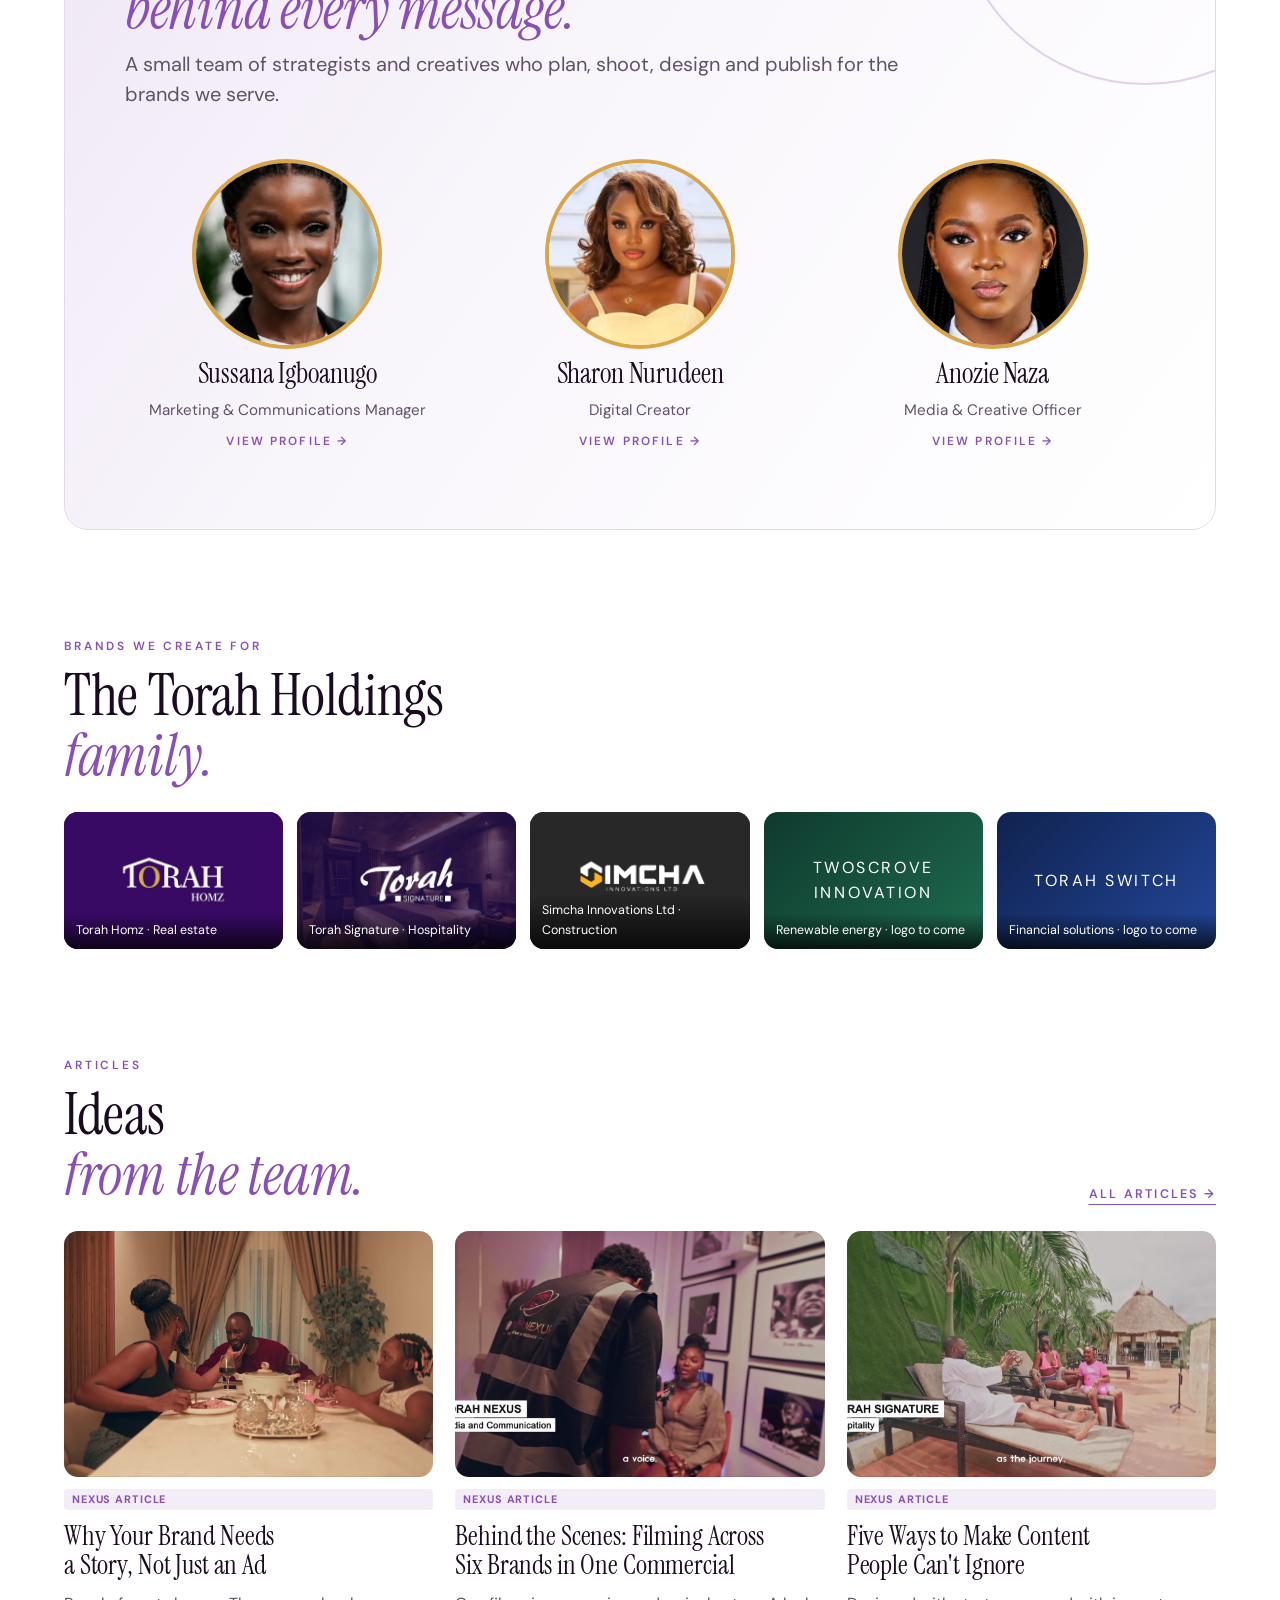
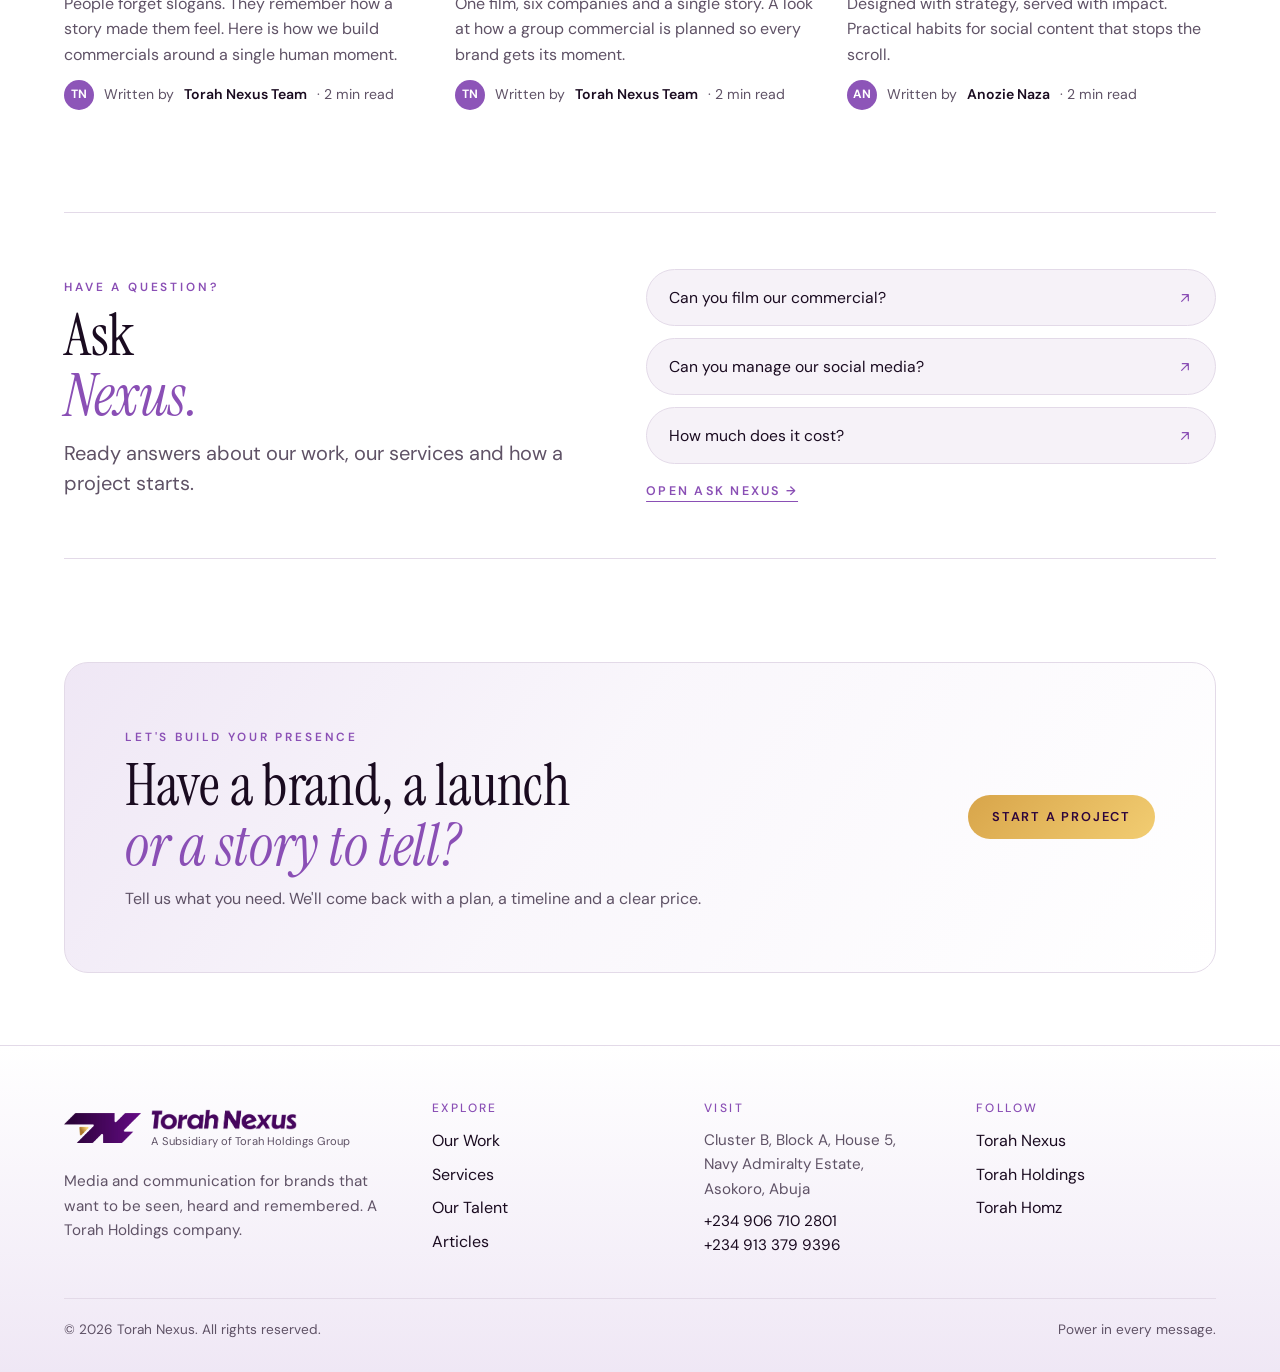
==== commit 7a177cb4: "Use the logo's own Torah Nexus lettering in the header and footer; Sussana's bio names Torah Holding" ====
--- a/index.html
+++ b/index.html
@@ -6,13 +6,14 @@
 <title>Torah Nexus</title>
 <meta name="description" content="Torah Nexus is a media and communication company in Abuja: commercials, branding, digital marketing, PR, events and talent. Power in every message.">
 <meta name="theme-color" content="#8d55b8">
-<link rel="icon" type="image/png" sizes="48x48" href="assets/media/favicon-48.png">
-<link rel="apple-touch-icon" href="assets/media/apple-touch-icon.png">
+<link rel="icon" type="image/png" sizes="32x32" href="assets/media/favicon-nexus-32.png?v=2">
+<link rel="icon" type="image/png" sizes="48x48" href="assets/media/favicon-nexus-48.png?v=2">
+<link rel="apple-touch-icon" href="assets/media/apple-touch-icon-nexus.png?v=2">
 <meta property="og:type" content="website">
 <meta property="og:site_name" content="Torah Nexus">
 <meta property="og:title" content="Torah Nexus · Power in every message">
 <meta property="og:description" content="A media and communication house in Abuja. Commercials, branding, digital marketing, PR, events and talent.">
-<meta property="og:image" content="https://theurbanmindset.github.io/torah-nexus/assets/media/share-image.jpg">
+<meta property="og:image" content="https://theurbanmindset.github.io/torah-nexus/assets/media/share-nexus.jpg">
 <meta property="og:image:width" content="1200">
 <meta property="og:image:height" content="630">
 <meta name="twitter:card" content="summary_large_image">
@@ -28,7 +29,7 @@
   <div class="wrap header-row">
     <a class="logo" href="#home" aria-label="Torah Nexus home">
       <img class="mark-dark" src="assets/media/nexus-mark-240.png" alt=""><img class="mark-light" src="assets/media/nexus-mark-light-240.png" alt="">
-      <span class="logo-text"><b><em>TORAH</em> <span>NEXUS</span></b><small>A Subsidiary of Torah Holdings Group</small></span>
+      <span class="logo-text"><b class="wordmark"><img class="word-dark" src="assets/media/nexus-wordmark.png" alt="Torah Nexus"><img class="word-light" src="assets/media/nexus-wordmark-gold.png" alt=""></b><small>A Subsidiary of Torah Holdings Group</small></span>
     </a>
     <nav class="nav" aria-label="Main">
       <a href="#work">Our Work</a>
@@ -63,7 +64,7 @@
   <div class="wrap">
     <div class="footer-grid">
       <div style="display:grid;gap:14px">
-        <a class="logo" href="#home"><img class="mark-dark" src="assets/media/nexus-mark-240.png" alt=""><img class="mark-light" src="assets/media/nexus-mark-light-240.png" alt=""><span class="logo-text"><b><em>TORAH</em> <span>NEXUS</span></b><small>A Subsidiary of Torah Holdings Group</small></span></a>
+        <a class="logo" href="#home"><img class="mark-dark" src="assets/media/nexus-mark-240.png" alt=""><img class="mark-light" src="assets/media/nexus-mark-light-240.png" alt=""><span class="logo-text"><b class="wordmark"><img class="word-dark" src="assets/media/nexus-wordmark.png" alt="Torah Nexus"><img class="word-light" src="assets/media/nexus-wordmark-gold.png" alt=""></b><small>A Subsidiary of Torah Holdings Group</small></span></a>
         <p style="max-width:34ch">Media and communication for brands that want to be seen, heard and remembered. A Torah Holdings company.</p>
       </div>
       <div><h4>Explore</h4><ul><li><a href="#work">Our Work</a></li><li><a href="#services">Services</a></li><li><a href="#talent">Our Talent</a></li><li><a href="#articles">Articles</a></li></ul></div>
--- a/assets/style.css
+++ b/assets/style.css
@@ -506,3 +506,13 @@
 .logo-text b em, .logo-text b span, .site-footer .logo-text b em, .site-footer .logo-text b span { color: #5e1680; }
 @media (prefers-color-scheme: dark) { :root:not([data-theme="light"]) .logo-text b em, :root:not([data-theme="light"]) .logo-text b span { color: #e9bd62; } }
 :root[data-theme="dark"] .logo-text b em, :root[data-theme="dark"] .logo-text b span { color: #e9bd62; }
+
+/* Header/footer wordmark: the "Torah Nexus" lettering from the logo itself (2026-11-19) */
+.logo-text b.wordmark { display: block; line-height: 0; }
+.logo .logo-text b.wordmark img { height: 21px; width: auto; display: block; }
+.logo .word-light { display: none !important; }
+@media (prefers-color-scheme: dark) { :root:not([data-theme="light"]) .logo .word-dark { display: none !important; } :root:not([data-theme="light"]) .logo .word-light { display: block !important; } }
+:root[data-theme="dark"] .logo .word-dark { display: none !important; }
+:root[data-theme="dark"] .logo .word-light { display: block !important; }
+.logo-text small { margin-top: 6px; }
+@media (max-width: 480px) { .site-header .logo .logo-text b.wordmark img { height: 17px; } }
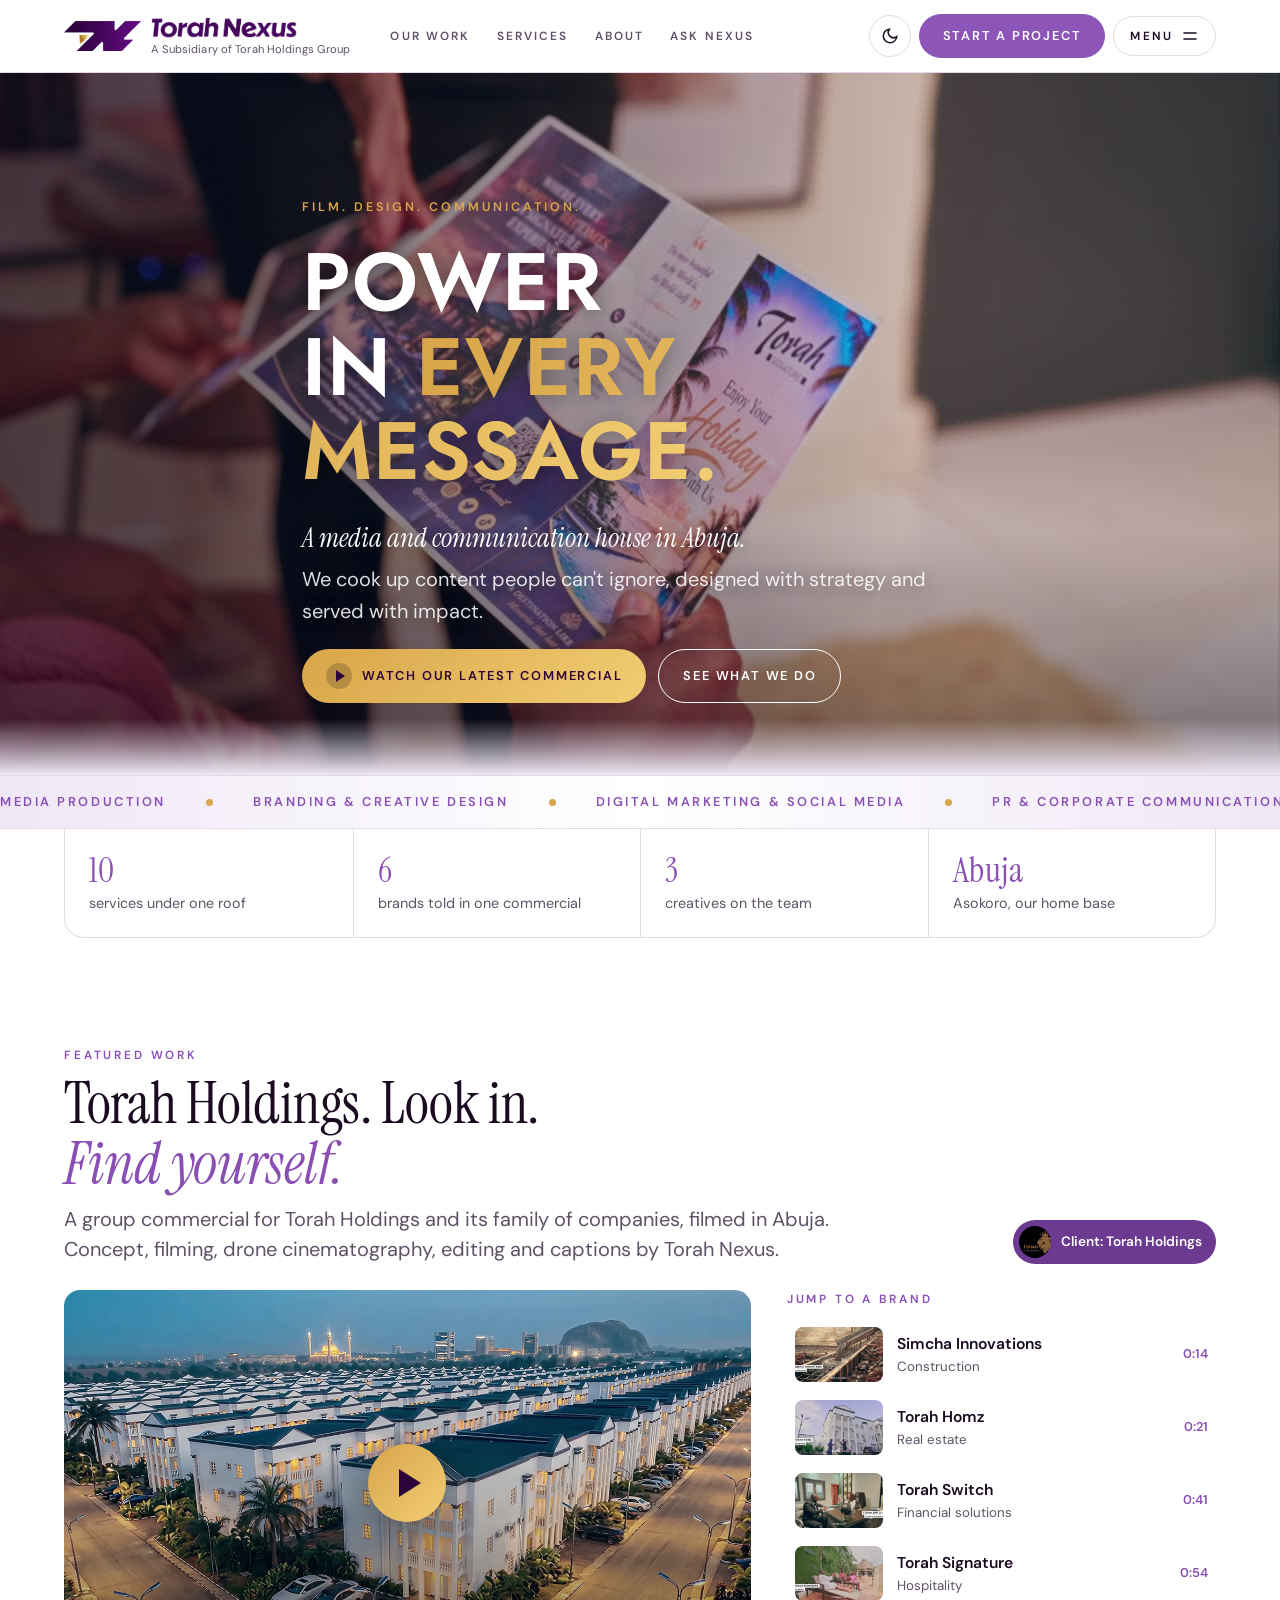
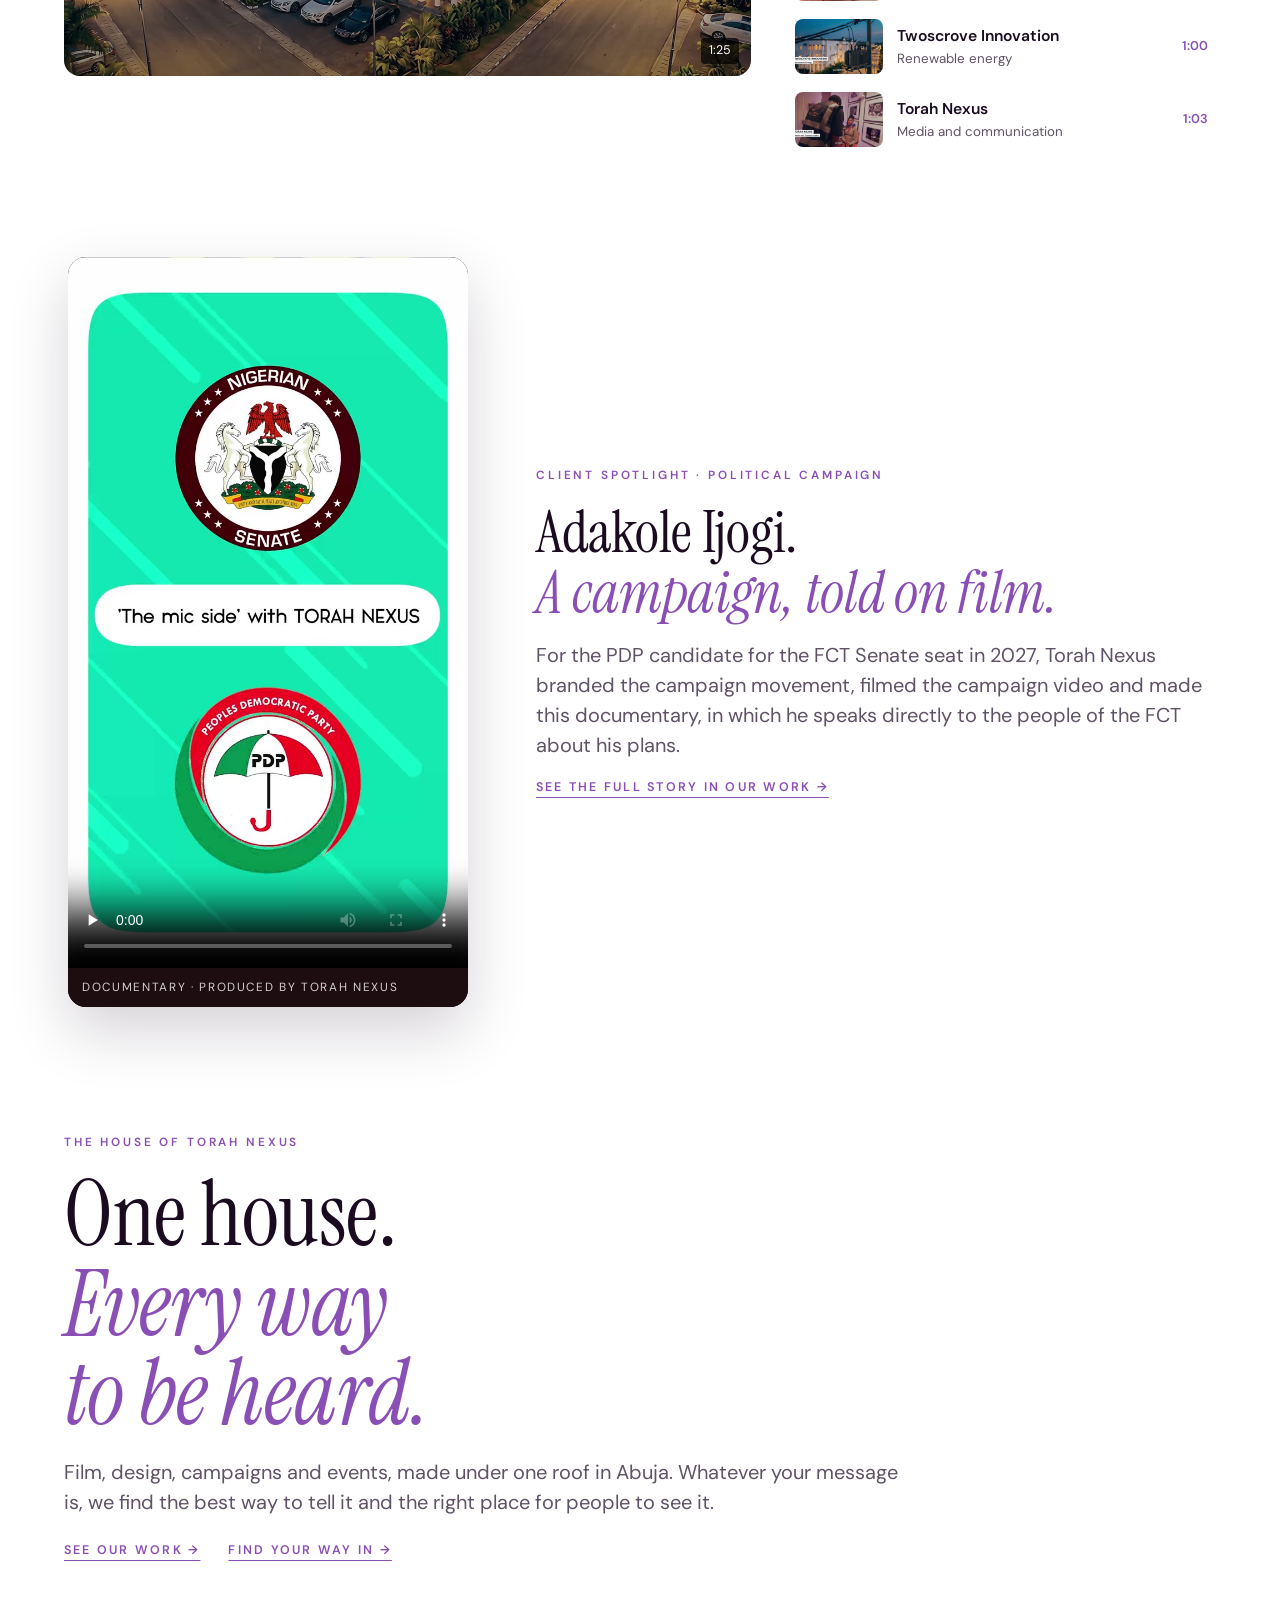
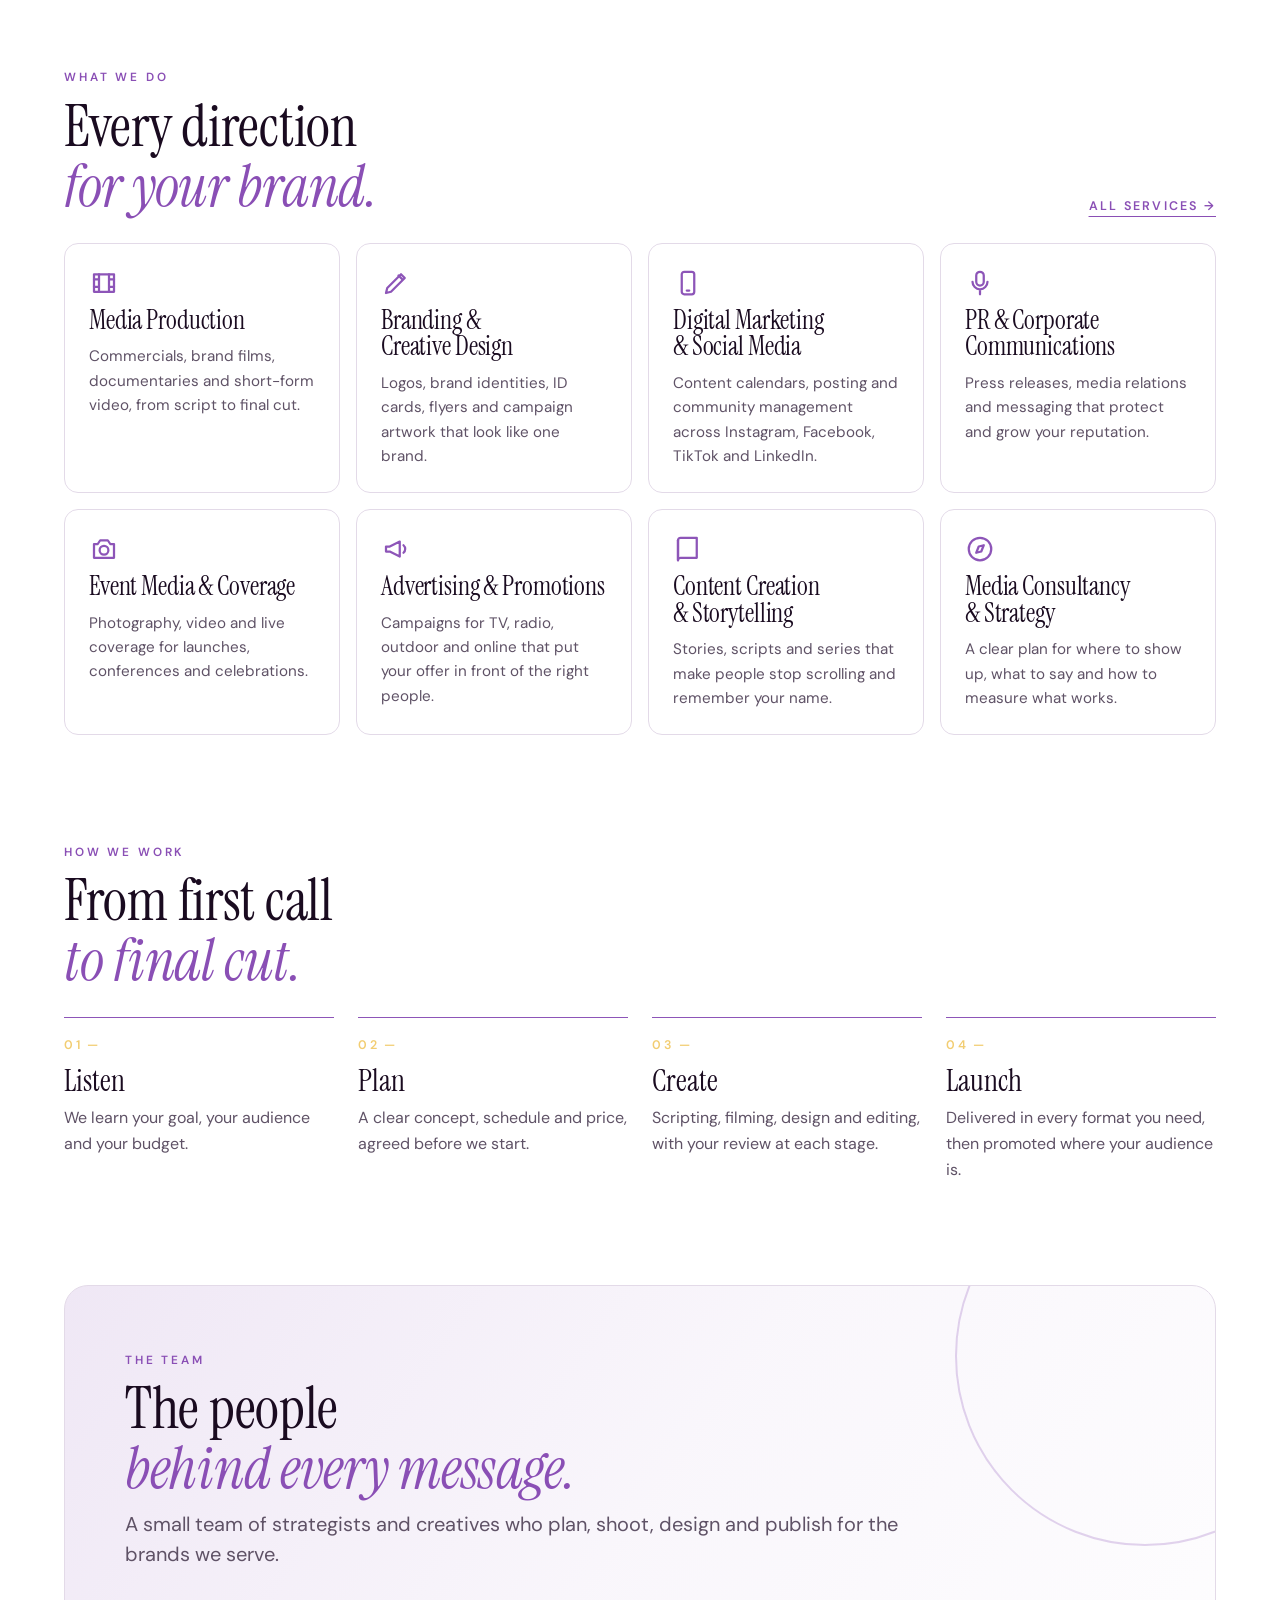
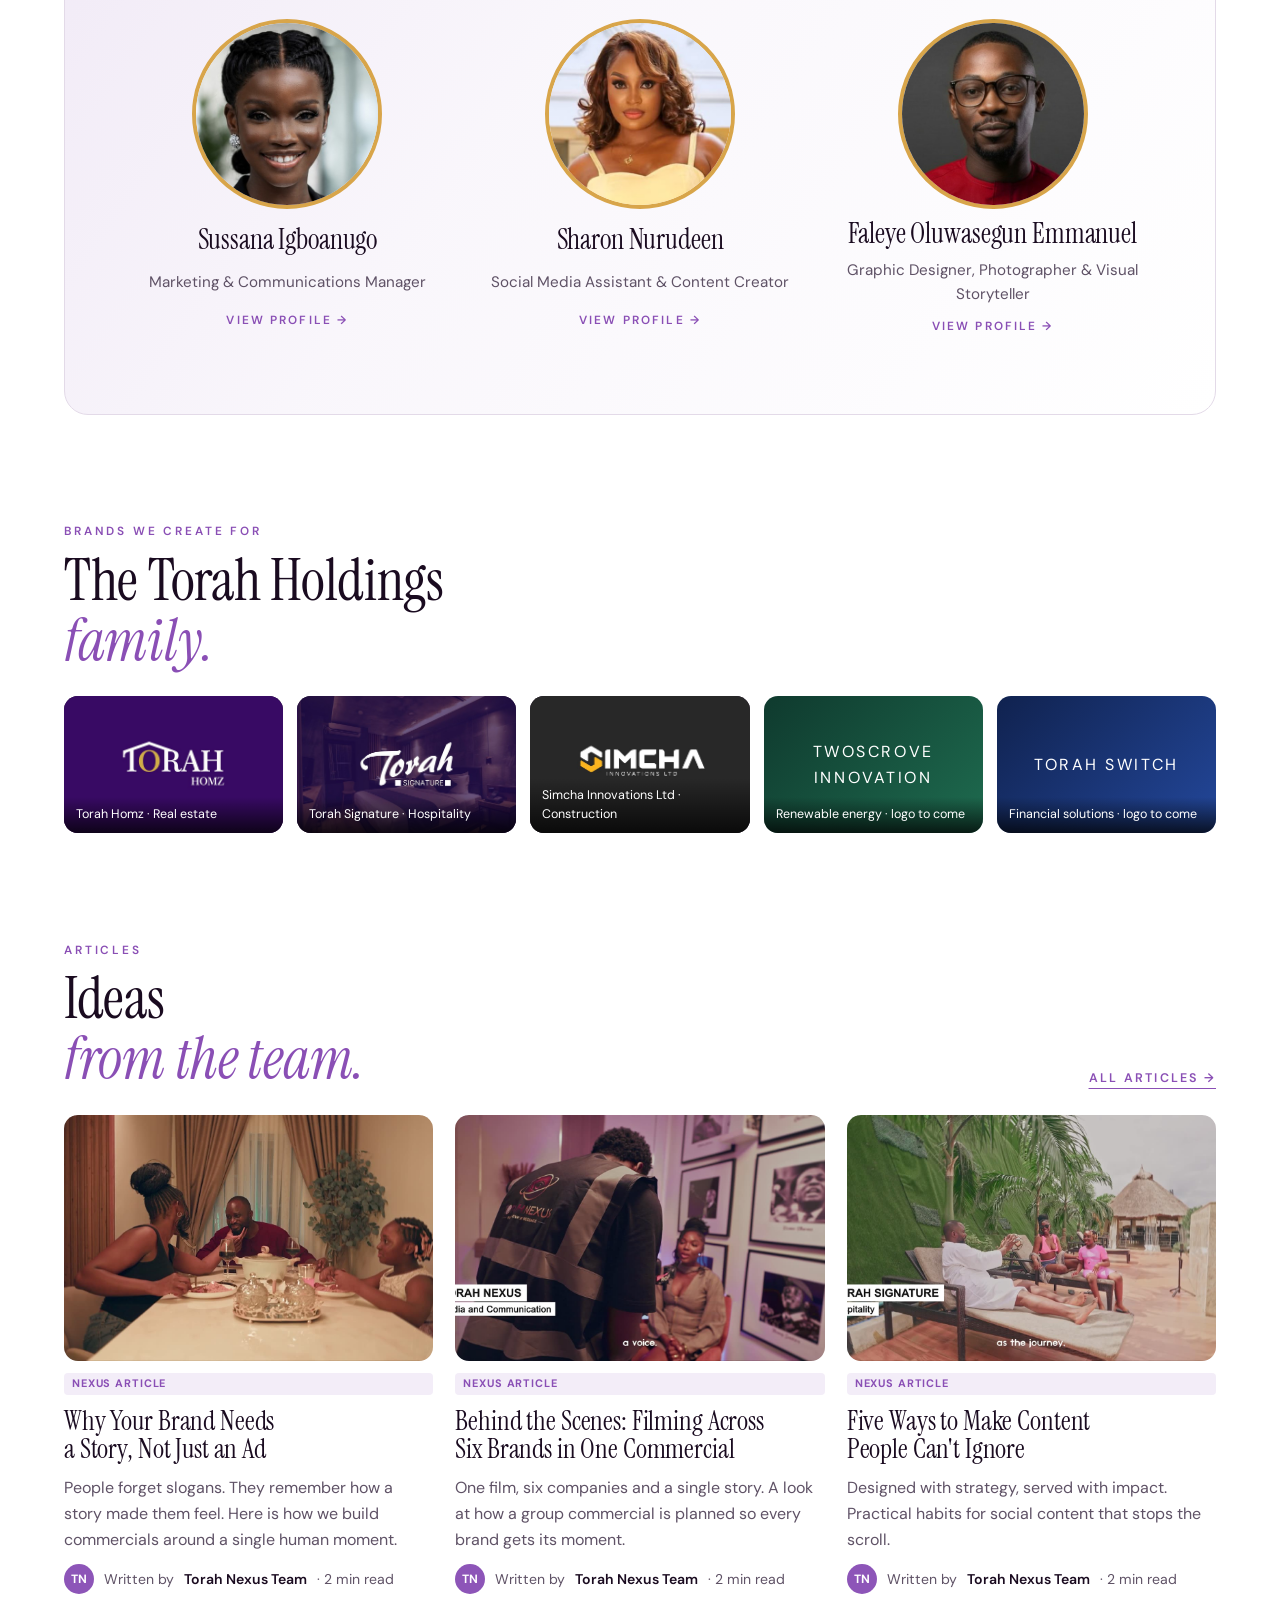
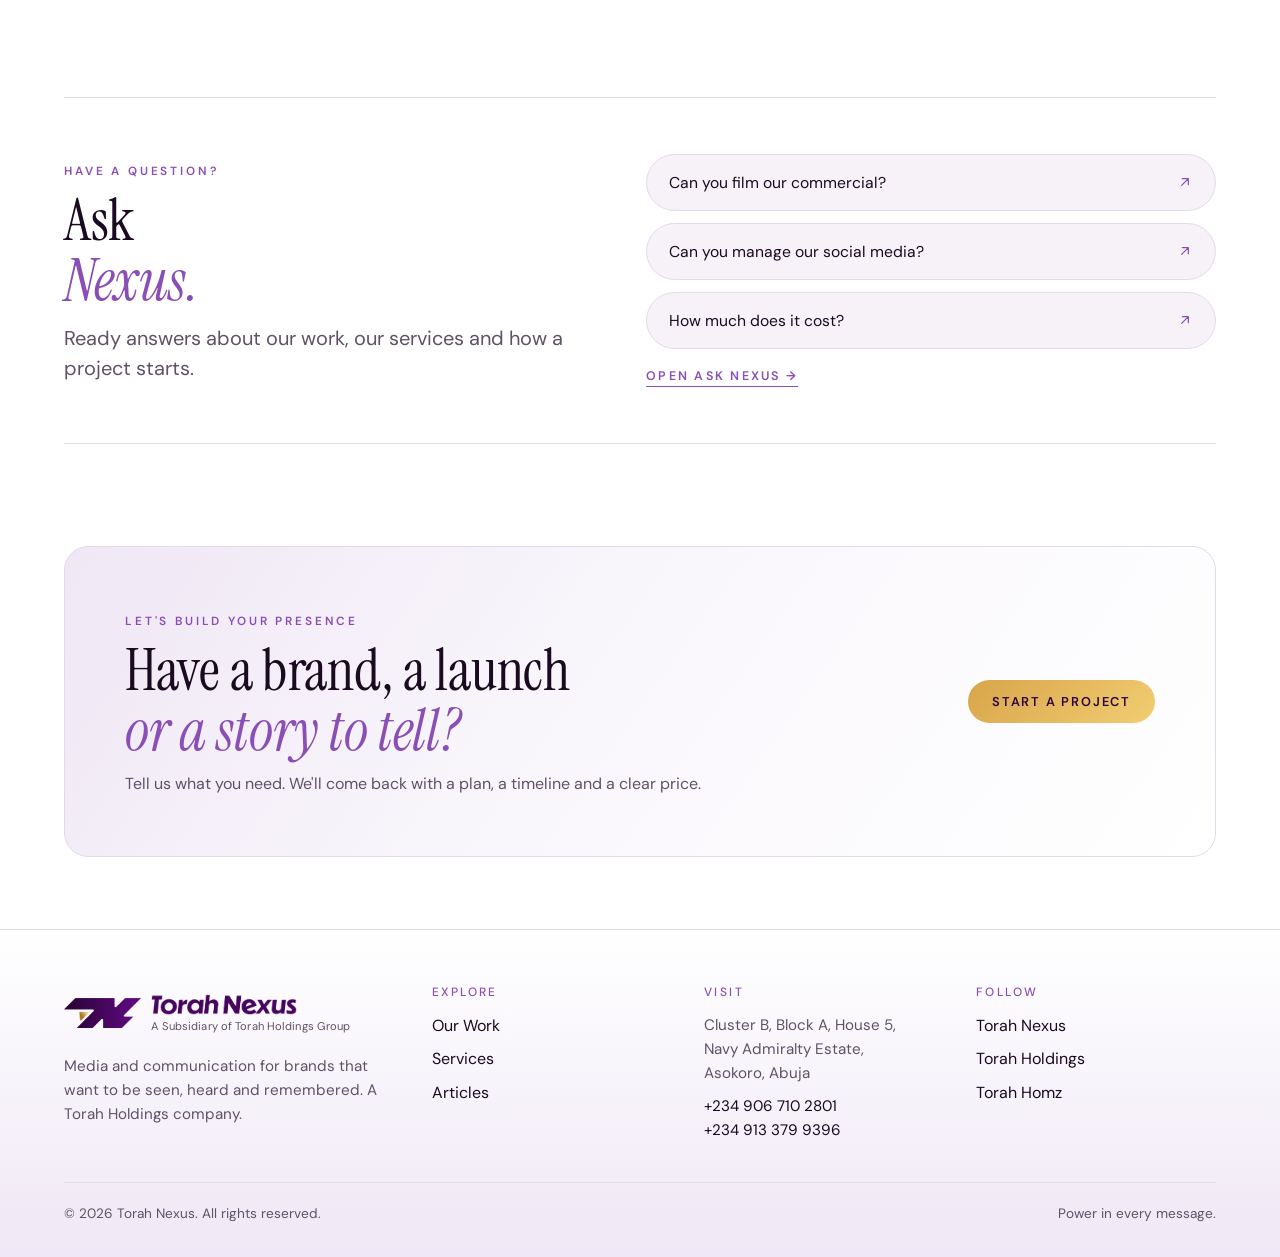
==== commit 6aa8381a: "Draft: new team, talent removed, home client spotlight, white night wordmark Co-Authored-By: Claude " ====
--- a/index.html
+++ b/index.html
@@ -4,7 +4,7 @@
 <meta charset="utf-8">
 <meta name="viewport" content="width=device-width, initial-scale=1, viewport-fit=cover">
 <title>Torah Nexus</title>
-<meta name="description" content="Torah Nexus is a media and communication company in Abuja: commercials, branding, digital marketing, PR, events and talent. Power in every message.">
+<meta name="description" content="Torah Nexus is a media and communication company in Abuja: commercials, branding, digital marketing, PR and events. Power in every message.">
 <meta name="theme-color" content="#8d55b8">
 <link rel="icon" type="image/png" sizes="32x32" href="assets/media/favicon-nexus-32.png?v=2">
 <link rel="icon" type="image/png" sizes="48x48" href="assets/media/favicon-nexus-48.png?v=2">
@@ -12,7 +12,7 @@
 <meta property="og:type" content="website">
 <meta property="og:site_name" content="Torah Nexus">
 <meta property="og:title" content="Torah Nexus · Power in every message">
-<meta property="og:description" content="A media and communication house in Abuja. Commercials, branding, digital marketing, PR, events and talent.">
+<meta property="og:description" content="A media and communication house in Abuja. Commercials, branding, digital marketing, PR and events.">
 <meta property="og:image" content="https://theurbanmindset.github.io/torah-nexus/assets/media/share-nexus.jpg">
 <meta property="og:image:width" content="1200">
 <meta property="og:image:height" content="630">
@@ -29,12 +29,11 @@
   <div class="wrap header-row">
     <a class="logo" href="#home" aria-label="Torah Nexus home">
       <img class="mark-dark" src="assets/media/nexus-mark-240.png" alt=""><img class="mark-light" src="assets/media/nexus-mark-light-240.png" alt="">
-      <span class="logo-text"><b class="wordmark"><img class="word-dark" src="assets/media/nexus-wordmark.png" alt="Torah Nexus"><img class="word-light" src="assets/media/nexus-wordmark-gold.png" alt=""></b><small>A Subsidiary of Torah Holdings Group</small></span>
+      <span class="logo-text"><b class="wordmark"><img class="word-dark" src="assets/media/nexus-wordmark.png" alt="Torah Nexus"><img class="word-light" src="assets/media/nexus-wordmark-white.png" alt=""></b><small>A Subsidiary of Torah Holdings Group</small></span>
     </a>
     <nav class="nav" aria-label="Main">
       <a href="#work">Our Work</a>
       <a href="#services">Services</a>
-      <a href="#talent">Talent</a>
       <a href="#about">About</a>
       <a href="#ask">Ask Nexus</a>
     </nav>
@@ -51,7 +50,7 @@
   <div class="menu-panel" id="menu-panel" hidden>
     <div class="wrap menu-grid">
       <nav aria-label="All pages" class="menu-links">
-        <a href="#home">Home</a><a href="#work">Our Work</a><a href="#services">Services</a><a href="#talent">Our Talent</a><a href="#about">About &amp; Team</a><a href="#articles">Articles</a><a href="#ask">Ask Nexus</a><a href="#contact">Contact</a>
+        <a href="#home">Home</a><a href="#work">Our Work</a><a href="#services">Services</a><a href="#about">About &amp; Team</a><a href="#articles">Articles</a><a href="#ask">Ask Nexus</a><a href="#contact">Contact</a>
       </nav>
       <div class="menu-aside"><span class="eyebrow">Get in touch</span><p><a href="tel:+2349067102801">+234 906 710 2801</a><br><a href="tel:+2349133799396">+234 913 379 9396</a></p><p>Navy Admiralty Estate, Asokoro, Abuja</p><a class="ig-link" href="https://www.instagram.com/torah_nexus/" target="_blank" rel="noopener">@torah_nexus</a></div>
     </div>
@@ -64,10 +63,10 @@
   <div class="wrap">
     <div class="footer-grid">
       <div style="display:grid;gap:14px">
-        <a class="logo" href="#home"><img class="mark-dark" src="assets/media/nexus-mark-240.png" alt=""><img class="mark-light" src="assets/media/nexus-mark-light-240.png" alt=""><span class="logo-text"><b class="wordmark"><img class="word-dark" src="assets/media/nexus-wordmark.png" alt="Torah Nexus"><img class="word-light" src="assets/media/nexus-wordmark-gold.png" alt=""></b><small>A Subsidiary of Torah Holdings Group</small></span></a>
+        <a class="logo" href="#home"><img class="mark-dark" src="assets/media/nexus-mark-240.png" alt=""><img class="mark-light" src="assets/media/nexus-mark-light-240.png" alt=""><span class="logo-text"><b class="wordmark"><img class="word-dark" src="assets/media/nexus-wordmark.png" alt="Torah Nexus"><img class="word-light" src="assets/media/nexus-wordmark-white.png" alt=""></b><small>A Subsidiary of Torah Holdings Group</small></span></a>
         <p style="max-width:34ch">Media and communication for brands that want to be seen, heard and remembered. A Torah Holdings company.</p>
       </div>
-      <div><h4>Explore</h4><ul><li><a href="#work">Our Work</a></li><li><a href="#services">Services</a></li><li><a href="#talent">Our Talent</a></li><li><a href="#articles">Articles</a></li></ul></div>
+      <div><h4>Explore</h4><ul><li><a href="#work">Our Work</a></li><li><a href="#services">Services</a></li><li><a href="#articles">Articles</a></li></ul></div>
       <div><h4>Visit</h4><p>Cluster B, Block A, House 5,<br>Navy Admiralty Estate,<br>Asokoro, Abuja</p><p style="margin-top:8px"><a href="tel:+2349067102801">+234 906 710 2801</a><br><a href="tel:+2349133799396">+234 913 379 9396</a></p></div>
       <div><h4>Follow</h4><ul>
         <li><a href="https://www.instagram.com/torah_nexus/" target="_blank" rel="noopener">Torah Nexus</a></li>
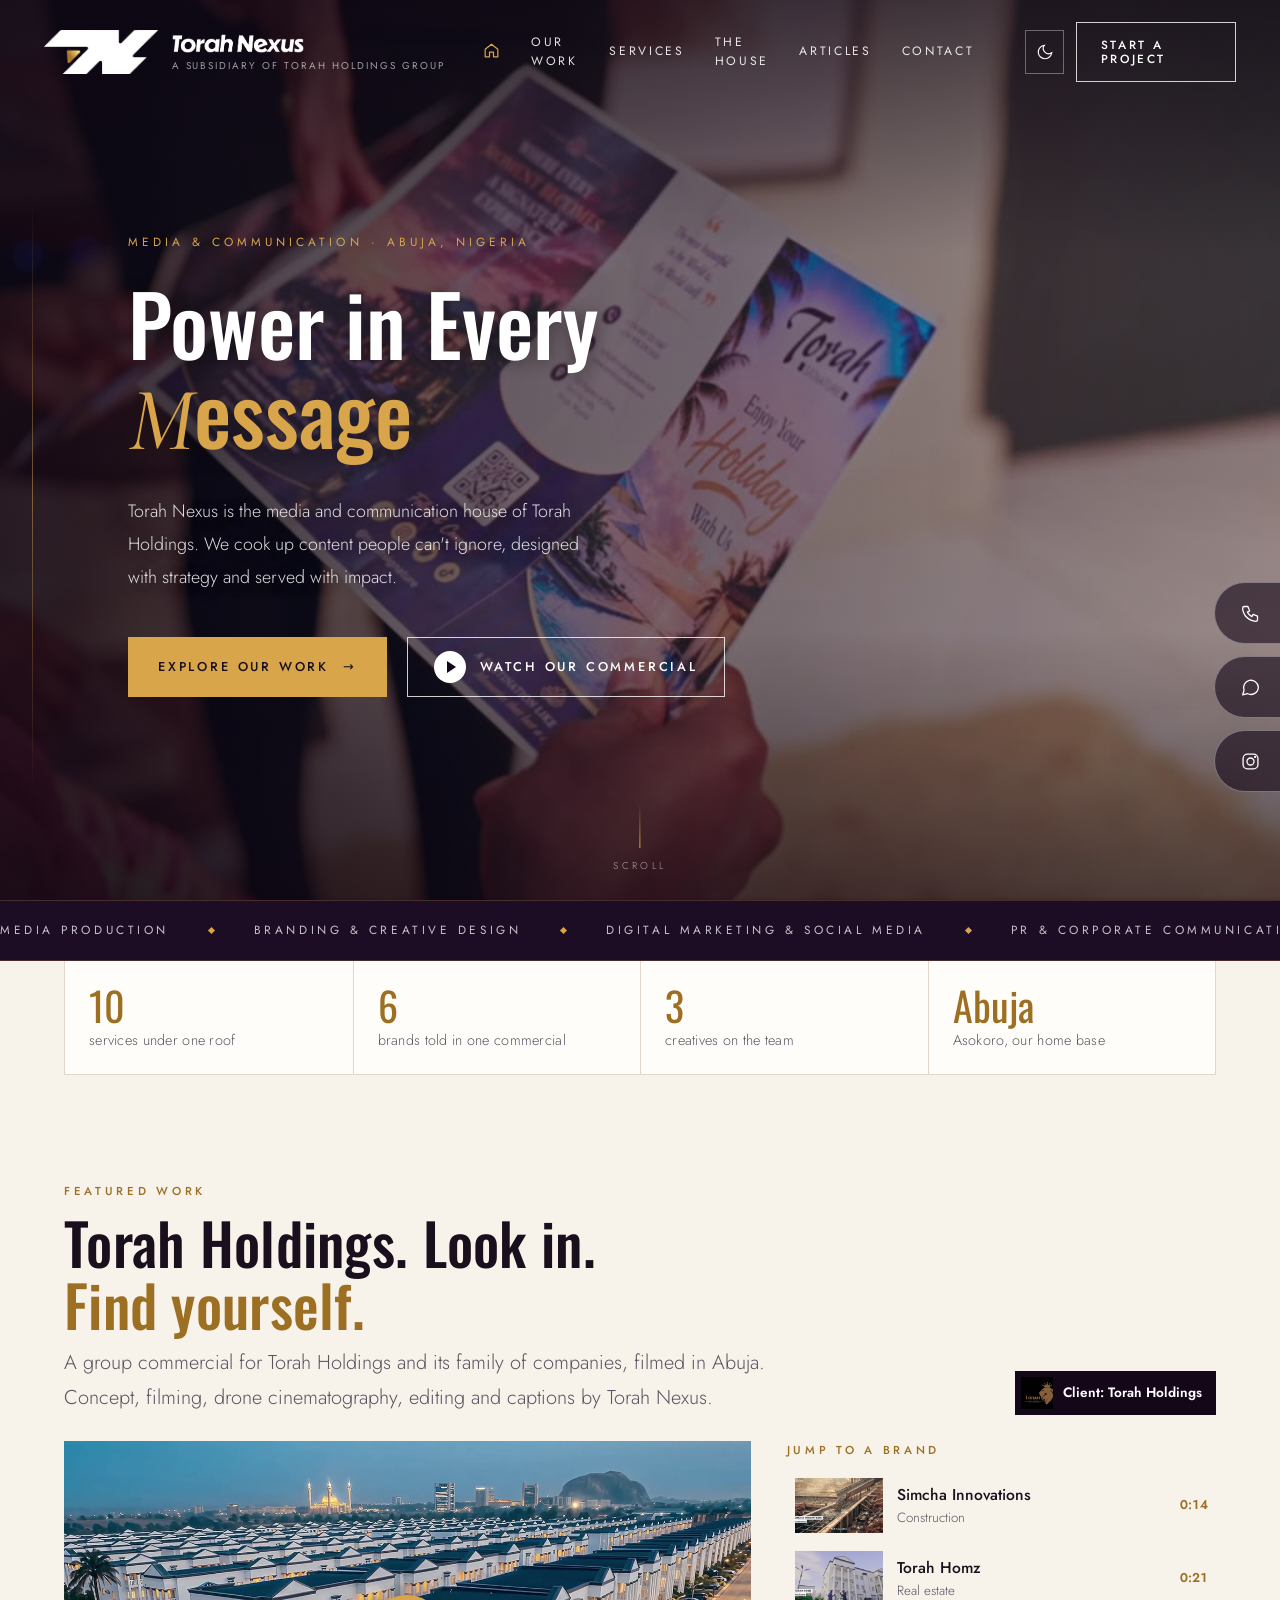
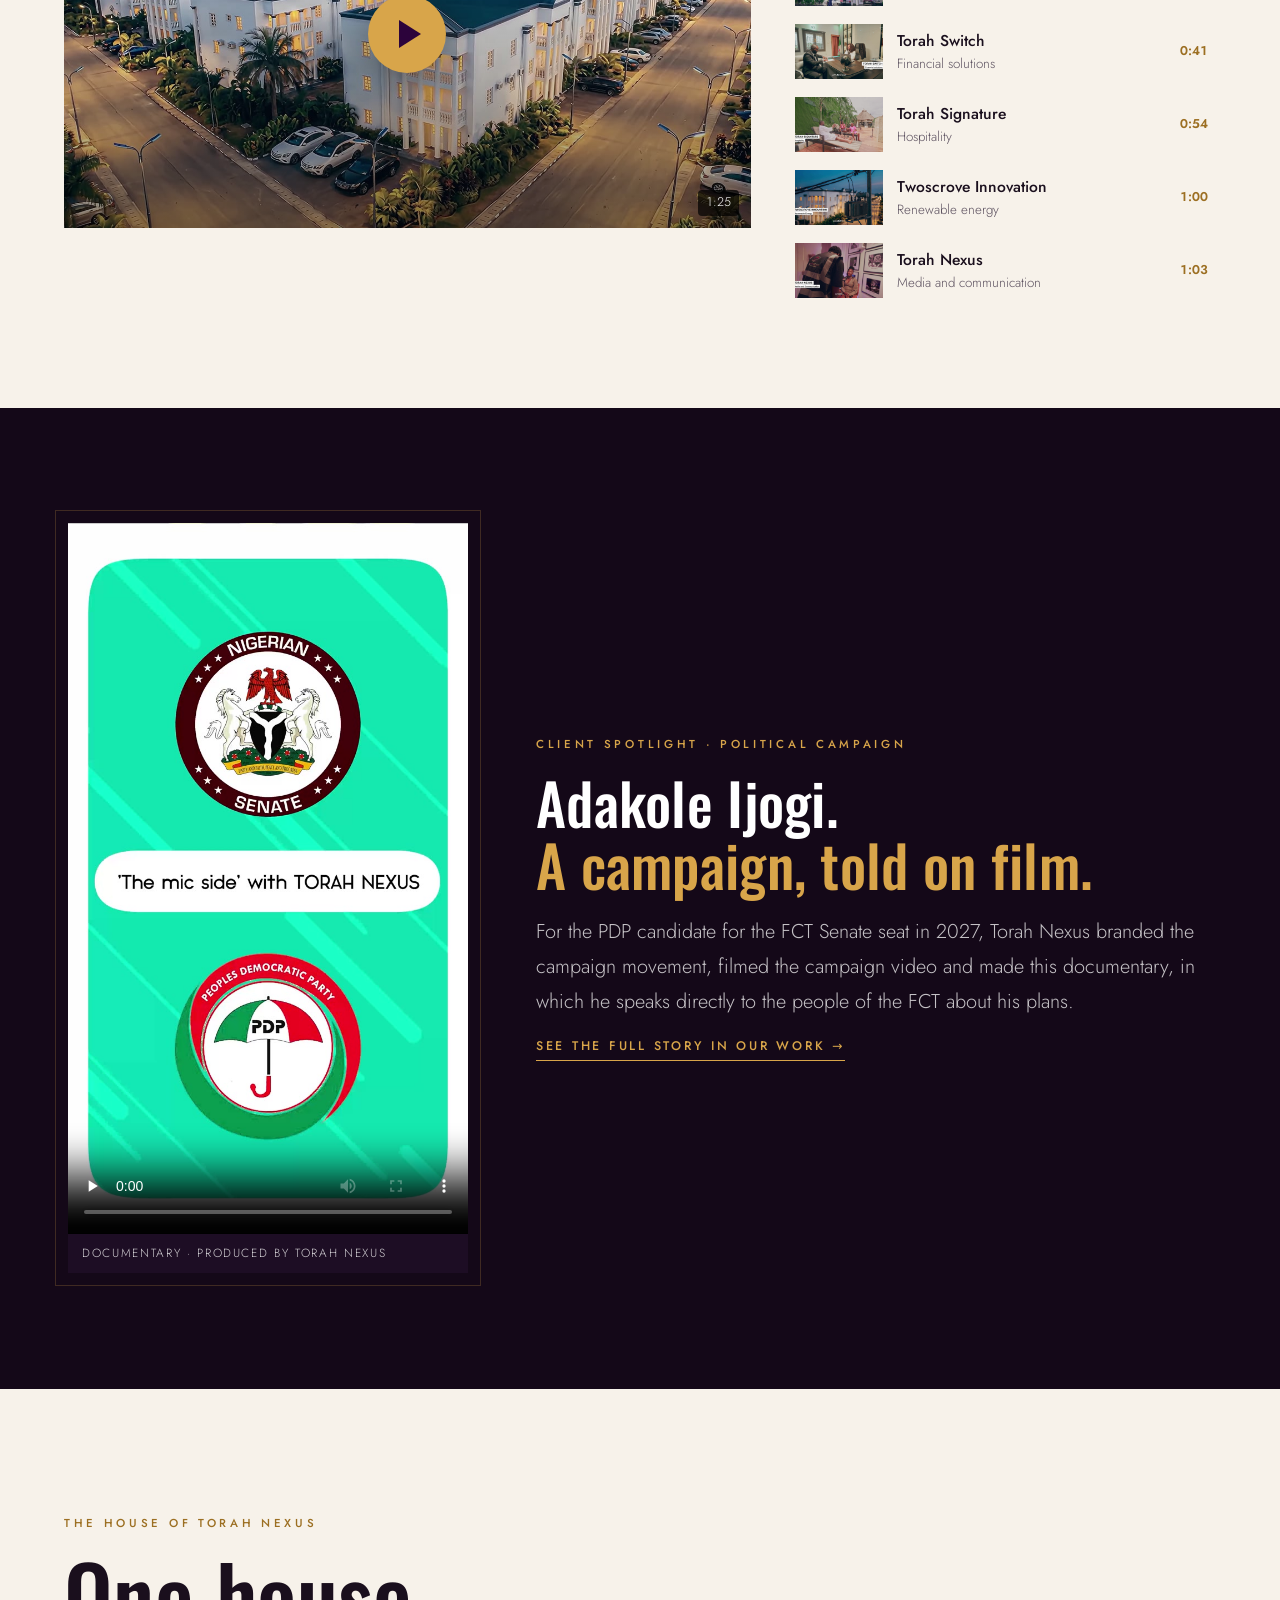
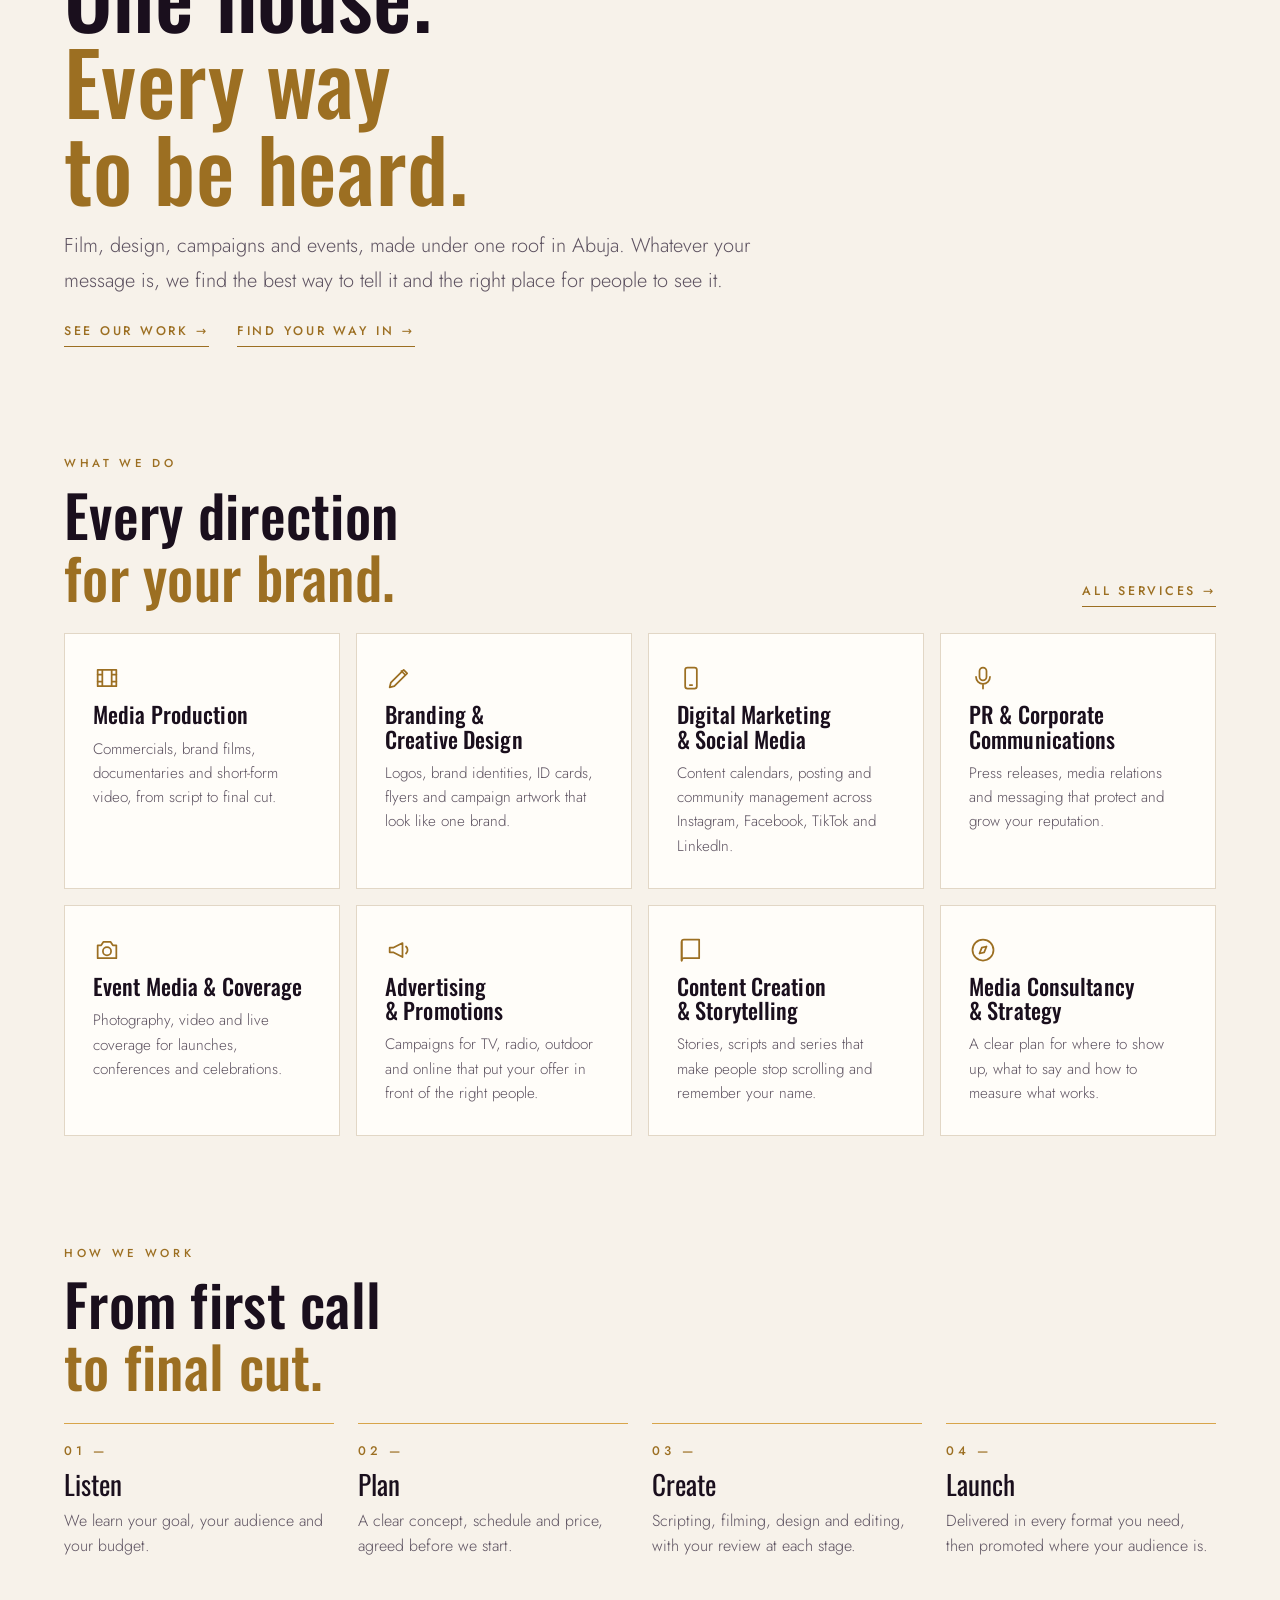
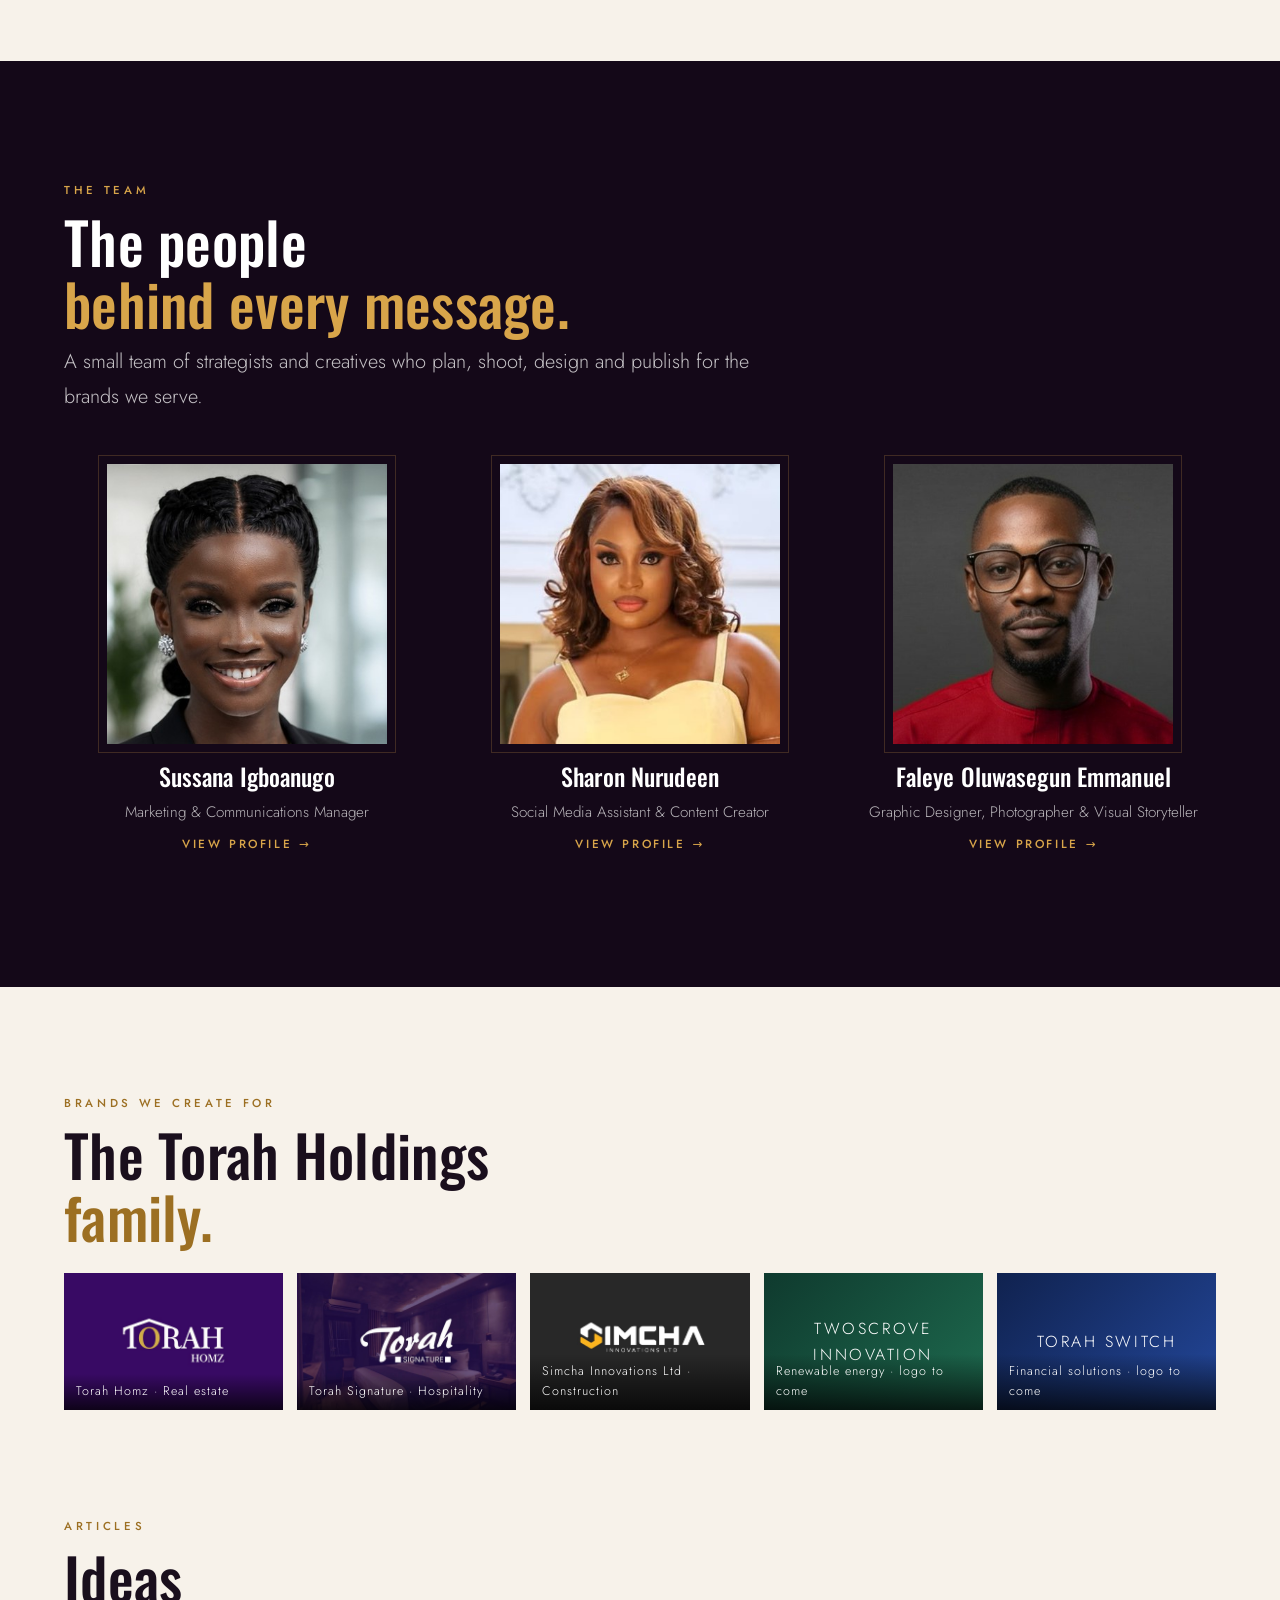
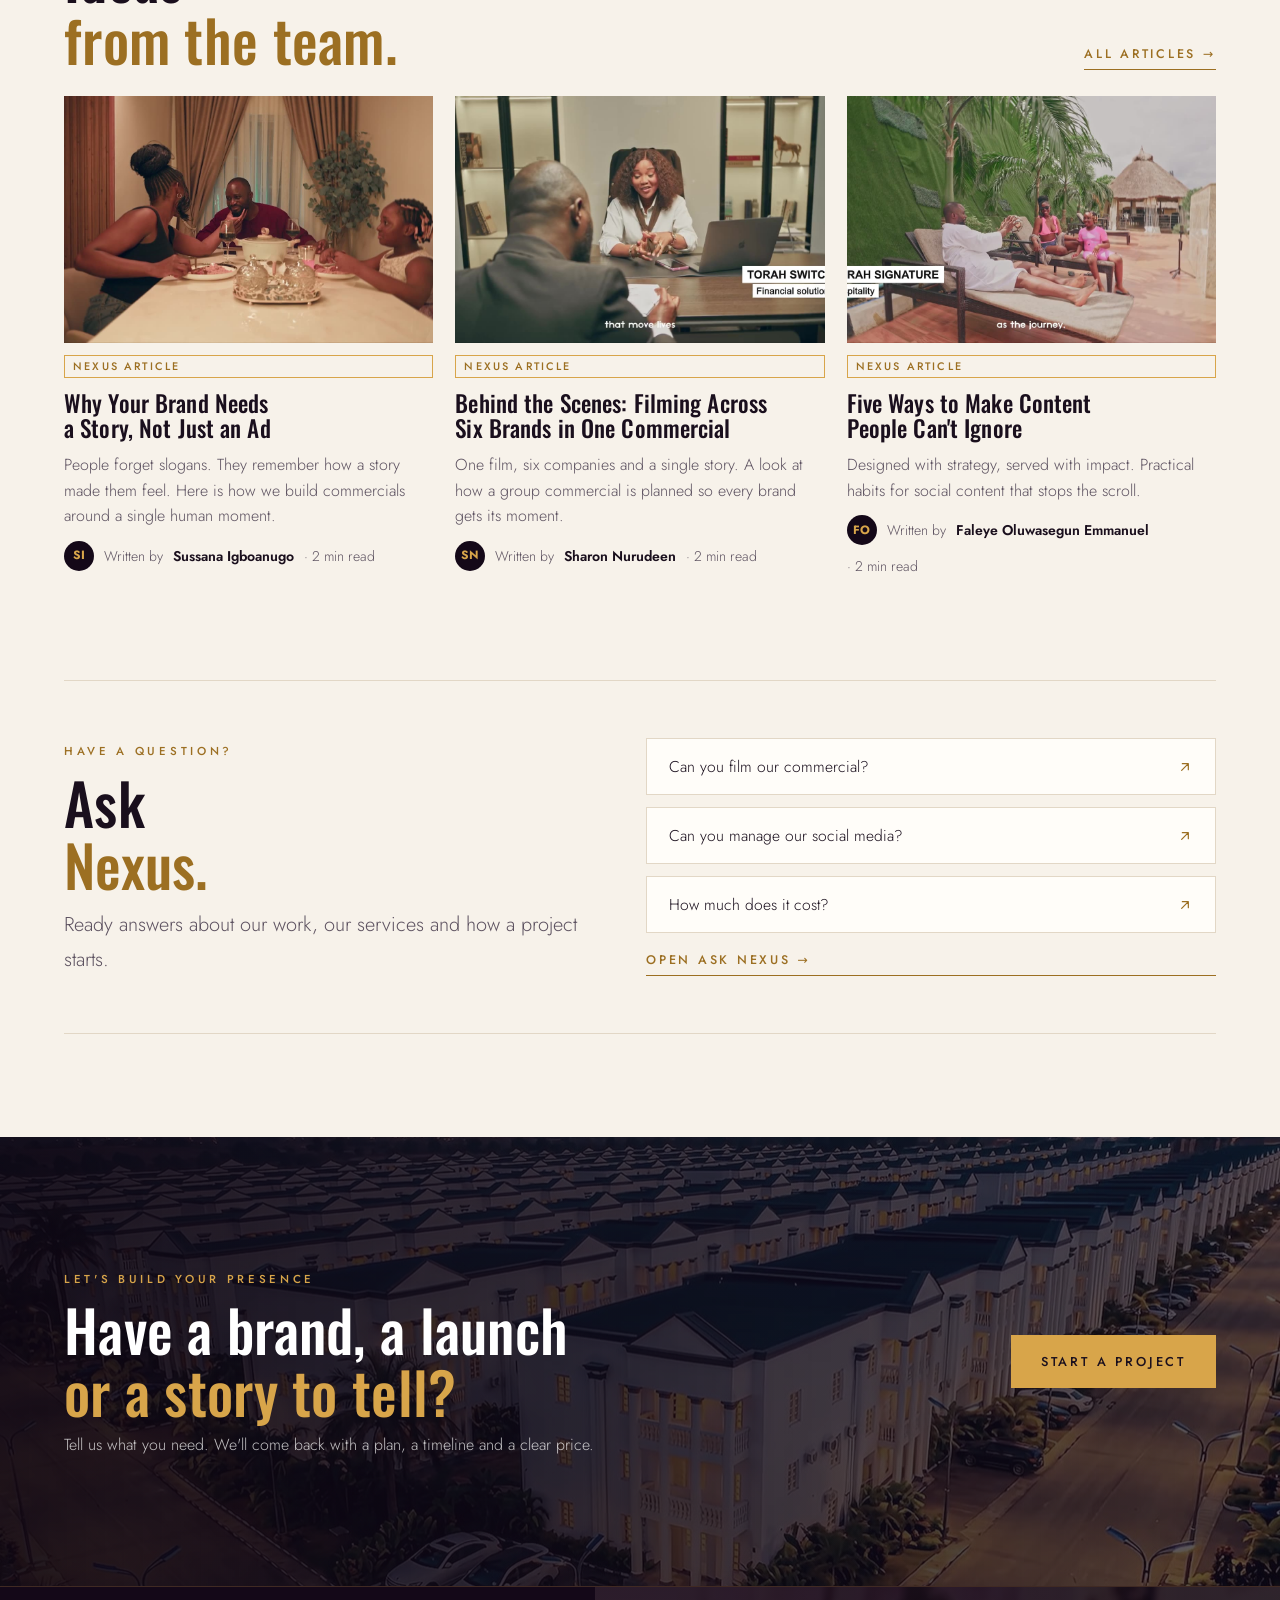
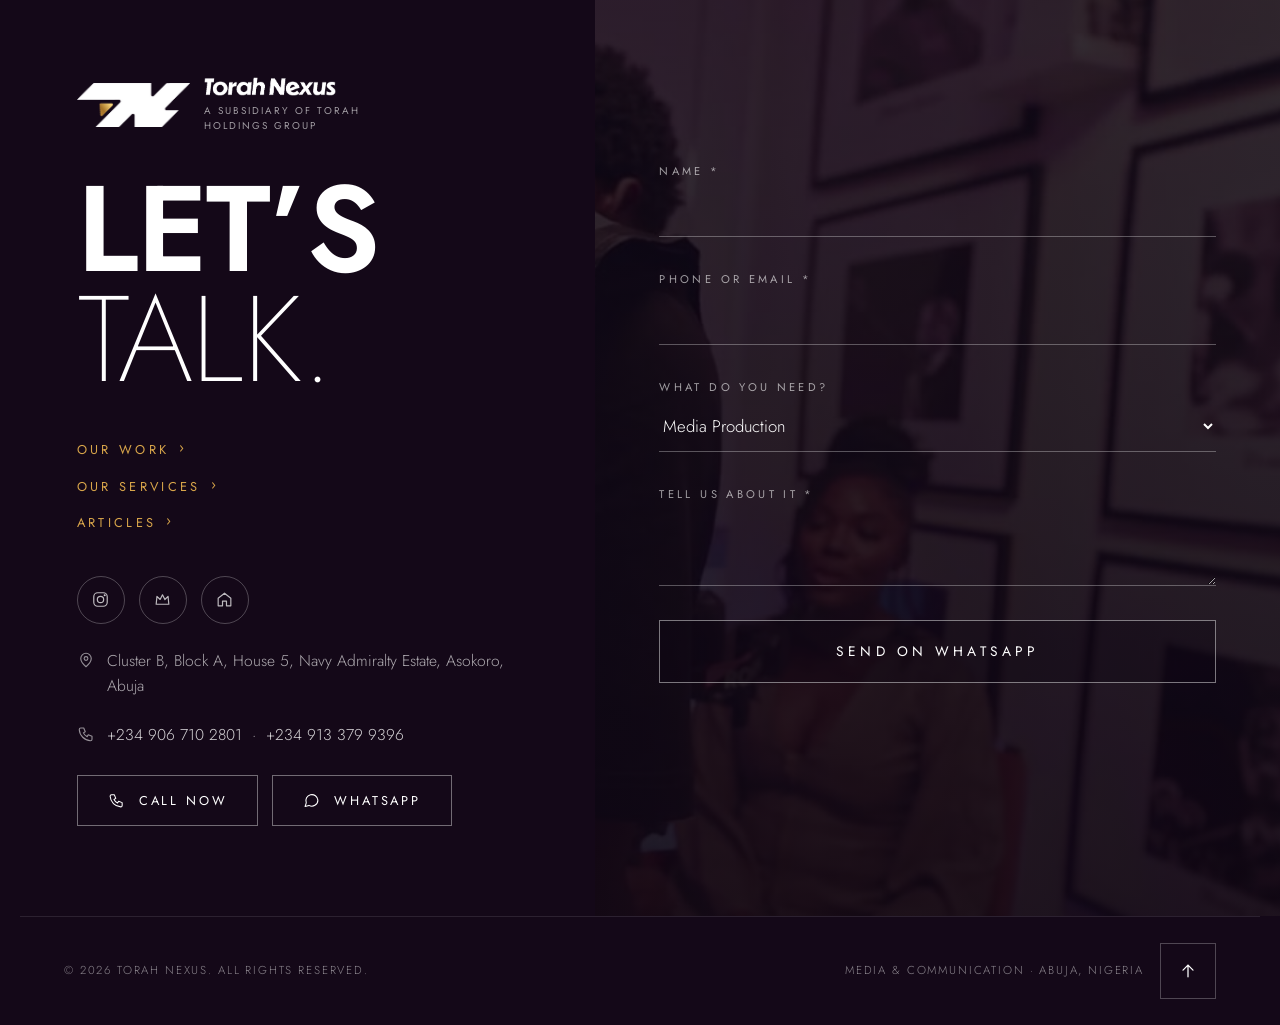
==== commit efb915d1: "New look goes live; previous design kept at /classic/ The home site now uses the new full-screen des" ====
--- a/index.html
+++ b/index.html
@@ -1,11 +1,11 @@
 <!doctype html>
-<html lang="en">
+<html lang="en" data-theme="light">
 <head>
 <meta charset="utf-8">
 <meta name="viewport" content="width=device-width, initial-scale=1, viewport-fit=cover">
 <title>Torah Nexus</title>
 <meta name="description" content="Torah Nexus is a media and communication company in Abuja: commercials, branding, digital marketing, PR and events. Power in every message.">
-<meta name="theme-color" content="#8d55b8">
+<meta name="theme-color" content="#140818">
 <link rel="icon" type="image/png" sizes="32x32" href="assets/media/favicon-nexus-32.png?v=2">
 <link rel="icon" type="image/png" sizes="48x48" href="assets/media/favicon-nexus-48.png?v=2">
 <link rel="apple-touch-icon" href="assets/media/apple-touch-icon-nexus.png?v=2">
@@ -19,7 +19,7 @@
 <meta name="twitter:card" content="summary_large_image">
 <link rel="preconnect" href="https://fonts.googleapis.com">
 <link rel="preconnect" href="https://fonts.gstatic.com" crossorigin>
-<link rel="stylesheet" href="https://fonts.googleapis.com/css2?family=Jost:wght@500;600&family=DM+Sans:opsz,wght@9..40,400;9..40,500;9..40,600;9..40,700&family=Instrument+Serif:ital@0;1&display=swap">
+<link rel="stylesheet" href="https://fonts.googleapis.com/css2?family=Oswald:wght@400;500;600&family=Jost:wght@300;400;500;600&family=Cormorant+Garamond:ital,wght@0,500;1,500;1,600&display=swap">
 <link rel="stylesheet" href="assets/style.css">
 </head>
 <body>
@@ -28,22 +28,25 @@
 <header class="site-header">
   <div class="wrap header-row">
     <a class="logo" href="#home" aria-label="Torah Nexus home">
-      <img class="mark-dark" src="assets/media/nexus-mark-240.png" alt=""><img class="mark-light" src="assets/media/nexus-mark-light-240.png" alt="">
-      <span class="logo-text"><b class="wordmark"><img class="word-dark" src="assets/media/nexus-wordmark.png" alt="Torah Nexus"><img class="word-light" src="assets/media/nexus-wordmark-white.png" alt=""></b><small>A Subsidiary of Torah Holdings Group</small></span>
+      <img class="mark-light" src="assets/media/nexus-mark-light-240.png" alt="">
+      <span class="logo-text"><b class="wordmark"><img class="word-light" src="assets/media/nexus-wordmark-white.png" alt="Torah Nexus"></b><small>A Subsidiary of Torah Holdings Group</small></span>
     </a>
     <nav class="nav" aria-label="Main">
+      <a href="#home" class="nav-home" aria-label="Home"><svg viewBox="0 0 24 24" fill="none" stroke="currentColor" stroke-width="1.5" stroke-linejoin="round"><path d="M4 10.5 12 4l8 6.5V20h-5.5v-6h-5v6H4z"/></svg></a>
       <a href="#work">Our Work</a>
       <a href="#services">Services</a>
-      <a href="#about">About</a>
-      <a href="#ask">Ask Nexus</a>
+      <a href="#about">The House</a>
+      <a href="#articles">Articles</a>
+      <a href="#contact">Contact</a>
     </nav>
     <div class="header-tools">
-      <button class="icon-btn js-theme" aria-label="Switch light or dark theme">
-        <svg viewBox="0 0 24 24" fill="none" stroke="currentColor" stroke-width="2" stroke-linecap="round"><path d="M21 12.8A9 9 0 1 1 11.2 3a7 7 0 0 0 9.8 9.8z"/></svg>
+      <button class="icon-btn theme-btn js-theme" aria-label="Switch between light and dark mode">
+        <svg class="i-moon" viewBox="0 0 24 24" fill="none" stroke="currentColor" stroke-width="1.5" stroke-linecap="round"><path d="M21 12.8A9 9 0 1 1 11.2 3a7 7 0 0 0 9.8 9.8z"/></svg>
+        <svg class="i-sun" viewBox="0 0 24 24" fill="none" stroke="currentColor" stroke-width="1.5" stroke-linecap="round"><circle cx="12" cy="12" r="4"/><path d="M12 2v2M12 20v2M4.9 4.9l1.4 1.4M17.7 17.7l1.4 1.4M2 12h2M20 12h2M4.9 19.1l1.4-1.4M17.7 6.3l1.4-1.4"/></svg>
       </button>
-      <a class="btn btn-crimson header-cta" href="#contact">Start a project</a>
+      <a class="btn btn-ghost header-cta" href="#contact">Start a project</a>
       <button class="menu-btn" aria-label="Open menu" aria-expanded="false" aria-controls="menu-panel"><span>Menu</span>
-        <svg viewBox="0 0 24 24" fill="none" stroke="currentColor" stroke-width="2" stroke-linecap="round"><path d="M4 8h16M4 16h16"/></svg>
+        <svg viewBox="0 0 24 24" fill="none" stroke="currentColor" stroke-width="1.5" stroke-linecap="round"><path d="M4 8h16M4 16h16"/></svg>
       </button>
     </div>
   </div>
@@ -59,25 +62,47 @@
 
 <main id="main" tabindex="-1"></main>
 
-<footer class="site-footer">
-  <div class="wrap">
-    <div class="footer-grid">
-      <div style="display:grid;gap:14px">
-        <a class="logo" href="#home"><img class="mark-dark" src="assets/media/nexus-mark-240.png" alt=""><img class="mark-light" src="assets/media/nexus-mark-light-240.png" alt=""><span class="logo-text"><b class="wordmark"><img class="word-dark" src="assets/media/nexus-wordmark.png" alt="Torah Nexus"><img class="word-light" src="assets/media/nexus-wordmark-white.png" alt=""></b><small>A Subsidiary of Torah Holdings Group</small></span></a>
-        <p style="max-width:34ch">Media and communication for brands that want to be seen, heard and remembered. A Torah Holdings company.</p>
+<footer class="site-footer" aria-labelledby="f-talk">
+  <div class="talk">
+    <div class="talk-left">
+      <a class="logo" href="#home"><img class="mark-light" src="assets/media/nexus-mark-light-240.png" alt=""><span class="logo-text"><b class="wordmark"><img class="word-light" src="assets/media/nexus-wordmark-white.png" alt="Torah Nexus"></b><small>A Subsidiary of Torah Holdings Group</small></span></a>
+      <h2 id="f-talk" class="talk-title"><b>Let&#8217;s</b><span>Talk.</span></h2>
+      <nav class="talk-links" aria-label="Explore"><a href="#work">Our work <span aria-hidden="true">›</span></a><a href="#services">Our services <span aria-hidden="true">›</span></a><a href="#articles">Articles <span aria-hidden="true">›</span></a></nav>
+      <div class="talk-social">
+        <a href="https://www.instagram.com/torah_nexus/" target="_blank" rel="noopener" aria-label="Torah Nexus on Instagram"><svg viewBox="0 0 24 24" fill="none" stroke="currentColor" stroke-width="1.5"><rect x="3.5" y="3.5" width="17" height="17" rx="5"/><circle cx="12" cy="12" r="4"/><circle cx="17.3" cy="6.7" r="0.6" fill="currentColor"/></svg></a>
+        <a href="https://www.instagram.com/torahholdings/" target="_blank" rel="noopener" aria-label="Torah Holdings on Instagram"><svg viewBox="0 0 24 24" fill="none" stroke="currentColor" stroke-width="1.5" stroke-linejoin="round"><path d="M4 18h16l-1-10-4 4-3-6-3 6-4-4z"/></svg></a>
+        <a href="https://www.instagram.com/torahhomz/" target="_blank" rel="noopener" aria-label="Torah Homz on Instagram"><svg viewBox="0 0 24 24" fill="none" stroke="currentColor" stroke-width="1.5" stroke-linejoin="round"><path d="M4 10.5 12 4l8 6.5V20h-5.5v-6h-5v6H4z"/></svg></a>
       </div>
-      <div><h4>Explore</h4><ul><li><a href="#work">Our Work</a></li><li><a href="#services">Services</a></li><li><a href="#articles">Articles</a></li></ul></div>
-      <div><h4>Visit</h4><p>Cluster B, Block A, House 5,<br>Navy Admiralty Estate,<br>Asokoro, Abuja</p><p style="margin-top:8px"><a href="tel:+2349067102801">+234 906 710 2801</a><br><a href="tel:+2349133799396">+234 913 379 9396</a></p></div>
-      <div><h4>Follow</h4><ul>
-        <li><a href="https://www.instagram.com/torah_nexus/" target="_blank" rel="noopener">Torah Nexus</a></li>
-        <li><a href="https://www.instagram.com/torahholdings/" target="_blank" rel="noopener">Torah Holdings</a></li>
-        <li><a href="https://www.instagram.com/torahhomz/" target="_blank" rel="noopener">Torah Homz</a></li>
-      </ul></div>
+      <p class="talk-line"><svg viewBox="0 0 24 24" fill="none" stroke="currentColor" stroke-width="1.5" stroke-linecap="round" stroke-linejoin="round"><path d="M12 21s-7-6.2-7-11a7 7 0 0 1 14 0c0 4.8-7 11-7 11z"/><circle cx="12" cy="10" r="2.5"/></svg><span>Cluster B, Block A, House 5, Navy Admiralty Estate, Asokoro, Abuja</span></p>
+      <p class="talk-line"><svg viewBox="0 0 24 24" fill="none" stroke="currentColor" stroke-width="1.5" stroke-linecap="round" stroke-linejoin="round"><path d="M5 4h4l2 5-2.5 1.5a11 11 0 0 0 5 5L15 13l5 2v4a2 2 0 0 1-2 2A16 16 0 0 1 3 6a2 2 0 0 1 2-2"/></svg><span><a href="tel:+2349067102801">+234 906 710 2801</a> &nbsp;·&nbsp; <a href="tel:+2349133799396">+234 913 379 9396</a></span></p>
+      <div class="talk-btns">
+        <a class="btn btn-outline" href="tel:+2349067102801"><svg viewBox="0 0 24 24" fill="none" stroke="currentColor" stroke-width="1.5" stroke-linecap="round" stroke-linejoin="round"><path d="M5 4h4l2 5-2.5 1.5a11 11 0 0 0 5 5L15 13l5 2v4a2 2 0 0 1-2 2A16 16 0 0 1 3 6a2 2 0 0 1 2-2"/></svg>Call now</a>
+        <a class="btn btn-outline" href="https://wa.me/2349067102801?text=Hello%20Torah%20Nexus%2C%20I%27d%20like%20to%20talk%20about%20a%20project." target="_blank" rel="noopener"><svg viewBox="0 0 24 24" fill="none" stroke="currentColor" stroke-width="1.5" stroke-linecap="round" stroke-linejoin="round"><path d="M21 11.5a8.5 8.5 0 0 1-12.6 7.4L3 20.5l1.6-5.2A8.5 8.5 0 1 1 21 11.5z"/></svg>WhatsApp</a>
+      </div>
     </div>
-    <div class="footer-base"><span>© <span id="year">2026</span> Torah Nexus. All rights reserved.</span><span>Power in every message.</span></div>
+    <div class="talk-right">
+      <form class="talk-form js-foot" novalidate>
+        <div class="field"><label for="f-name">Name *</label><input id="f-name" autocomplete="name" required><span class="err-text" hidden>Please enter your name.</span></div>
+        <div class="field"><label for="f-phone">Phone or email *</label><input id="f-phone" autocomplete="email" required><span class="err-text" hidden>Please add a phone number or email so we can reply.</span></div>
+        <div class="field"><label for="f-type">What do you need?</label><select id="f-type"><option>Media Production</option><option>Branding &amp; Creative Design</option><option>Digital Marketing &amp; Social Media</option><option>PR &amp; Corporate Communications</option><option>Event Media &amp; Coverage</option><option>Advertising &amp; Promotions</option><option>Content Creation &amp; Storytelling</option><option>Media Consultancy &amp; Strategy</option><option>Training &amp; Capacity Development</option><option>Brand Management</option><option>Something else</option></select></div>
+        <div class="field"><label for="f-msg">Tell us about it *</label><textarea id="f-msg" rows="2" required></textarea><span class="err-text" hidden>Please write a short message.</span></div>
+        <button class="btn btn-outline talk-send" type="submit">Send on WhatsApp</button>
+        <p class="form-msg" aria-live="polite"></p>
+      </form>
+    </div>
+  </div>
+  <div class="footer-base wrap">
+    <span>&copy; <span id="year">2026</span> Torah Nexus. All rights reserved.</span>
+    <span class="footer-tag">Media &amp; Communication &middot; Abuja, Nigeria</span>
+    <button class="to-top" type="button" aria-label="Back to top" onclick="window.scrollTo({top:0,behavior:'smooth'})"><svg viewBox="0 0 24 24" fill="none" stroke="currentColor" stroke-width="1.5" stroke-linecap="round"><path d="M12 19V5M6 11l6-6 6 6"/></svg></button>
   </div>
 </footer>
 
+<div class="side-dock" aria-label="Quick contact">
+  <a href="tel:+2349067102801" aria-label="Call Torah Nexus"><svg viewBox="0 0 24 24" fill="none" stroke="currentColor" stroke-width="1.5" stroke-linecap="round" stroke-linejoin="round"><path d="M5 4h4l2 5-2.5 1.5a11 11 0 0 0 5 5L15 13l5 2v4a2 2 0 0 1-2 2A16 16 0 0 1 3 6a2 2 0 0 1 2-2"/></svg></a>
+  <a href="https://wa.me/2349067102801" target="_blank" rel="noopener" aria-label="Chat on WhatsApp"><svg viewBox="0 0 24 24" fill="none" stroke="currentColor" stroke-width="1.5" stroke-linecap="round" stroke-linejoin="round"><path d="M21 11.5a8.5 8.5 0 0 1-12.6 7.4L3 20.5l1.6-5.2A8.5 8.5 0 1 1 21 11.5z"/></svg></a>
+  <a href="https://www.instagram.com/torah_nexus/" target="_blank" rel="noopener" aria-label="Torah Nexus on Instagram"><svg viewBox="0 0 24 24" fill="none" stroke="currentColor" stroke-width="1.5"><rect x="3.5" y="3.5" width="17" height="17" rx="5"/><circle cx="12" cy="12" r="4"/><circle cx="17.3" cy="6.7" r="0.6" fill="currentColor"/></svg></a>
+</div>
 <div id="modal" class="modal" hidden></div>
 <!--/BODY-->
 <script src="assets/app.js"></script>
--- a/assets/style.css
+++ b/assets/style.css
@@ -516,3 +516,285 @@
 :root[data-theme="dark"] .logo .word-light { display: block !important; }
 .logo-text small { margin-top: 6px; }
 @media (max-width: 480px) { .site-header .logo .logo-text b.wordmark img { height: 17px; } }
+
+/* =====================================================================
+   V2 "Estate" interface (2026-11-26), first version the owner liked:
+   full-screen hero, see-through header, thin spaced caps, condensed
+   headlines with a gold second line, square gold buttons, side contact
+   tabs. Ivory and near-black with gold. Light and dark modes.
+   ===================================================================== */
+:root, :root[data-theme="light"] {
+  --night: #140818; --night-2: #1d0d24; --night-line: rgba(216,165,74,0.22);
+  --paper: #f7f2ea; --surface: #fffdf9; --surface-2: #efe7da; --ink: #1a0f1d; --ink-soft: #5d5260;
+  --line: #e2d7c6; --crimson: #45055b; --crimson-deep: #2c033b; --gold: #d8a54a; --orange: #e6bd6c;
+  --accent-text: #9c6f22; --focus: #b8862f; --wash: var(--surface-2); --wash-soft: var(--paper);
+  --font-hero: "Oswald", "Arial Narrow", sans-serif;
+  --font-display: "Oswald", "Arial Narrow", sans-serif;
+  --font-body: "Jost", "Futura", system-ui, sans-serif;
+  --font-label: "Jost", "Futura", system-ui, sans-serif;
+  --font-accent: "Cormorant Garamond", Georgia, serif;
+  --radius: 0px; color-scheme: light;
+}
+@media (prefers-color-scheme: dark) {
+  :root:not([data-theme="light"]) {
+    --night: #1a0e1f; --night-2: #22132a; --paper: #0e0810; --surface: #171019; --surface-2: #211825; --ink: #f3ede6;
+    --ink-soft: #b8aeb4; --line: #33283a; --accent-text: #d8a54a; --focus: #d8a54a; color-scheme: dark;
+  }
+}
+:root[data-theme="dark"] {
+  --night: #1a0e1f; --night-2: #22132a; --paper: #0e0810; --surface: #171019; --surface-2: #211825; --ink: #f3ede6;
+  --ink-soft: #b8aeb4; --line: #33283a; --accent-text: #d8a54a; --focus: #d8a54a; color-scheme: dark;
+}
+html, body { overflow-x: clip; }
+body { font-weight: 300; background: var(--paper); color: var(--ink); }
+b, strong { font-weight: 500; }
+h1, h2, h3, h4 { font-family: var(--font-display); font-weight: 500; letter-spacing: 0.005em; line-height: 1.08; }
+h1 em, h2 em { font-style: normal; color: var(--accent-text); }
+.eyebrow { font-weight: 500; font-size: 0.72rem; letter-spacing: 0.32em; color: var(--accent-text); }
+.lede { font-weight: 300; line-height: 1.75; }
+.link-more { font-weight: 500; letter-spacing: 0.22em; color: var(--accent-text); text-decoration: none; border-bottom: 1px solid currentColor; padding-bottom: 4px; }
+.link-more:hover { color: var(--ink); }
+
+/* Buttons */
+.btn { border-radius: 0; padding: 19px 30px; font-weight: 500; font-size: 0.8rem; letter-spacing: 0.22em; gap: 14px; }
+.btn:hover { transform: none; filter: none; }
+.btn-gold { background: var(--gold); color: #1a0f1d; transition: background 0.25s ease; }
+.btn-gold:hover { background: var(--orange); }
+.btn-ghost { background: transparent; color: #fff; border: 1px solid rgba(255,255,255,0.8); padding: 13px 26px; transition: background 0.25s ease, color 0.25s ease; }
+.btn-ghost:hover { background: rgba(255,255,255,0.1); }
+.btn-line { border-width: 1px; }
+.btn-crimson { background: var(--night); color: #fff; border-radius: 0; }
+:root[data-theme="dark"] .btn-crimson { background: var(--gold); color: #1a0f1d; }
+@media (prefers-color-scheme: dark) { :root:not([data-theme="light"]) .btn-crimson { background: var(--gold); color: #1a0f1d; } }
+.play-ring { width: 32px; height: 32px; border-radius: 50%; background: #fff; display: grid; place-items: center; }
+.play-ring::after { content: ""; border-left: 9px solid var(--night); border-top: 6px solid transparent; border-bottom: 6px solid transparent; margin-left: 3px; }
+
+/* Header */
+.site-header { position: fixed; top: 0; left: 0; right: 0; background: transparent; backdrop-filter: none; border-bottom: 1px solid transparent; color: #fff; transition: background 0.35s ease, border-color 0.35s ease; }
+.site-header.scrolled { background: rgba(20,8,24,0.94); backdrop-filter: blur(12px); border-bottom-color: var(--night-line); }
+.header-row { min-height: 104px; gap: 24px; transition: min-height 0.35s ease; }
+.site-header.scrolled .header-row { min-height: 78px; }
+.header-row.wrap { max-width: 1440px; }
+.logo { gap: 14px; }
+.logo img, .logo .mark-light { height: 44px; }
+.logo .mark-light, .site-footer .logo .mark-light { display: block !important; }
+.logo .word-light { display: block !important; }
+.logo .logo-text b.wordmark img { height: 19px; }
+.logo-text small, .site-footer .logo-text small { color: rgba(255,255,255,0.6); font-size: 0.62rem; letter-spacing: 0.2em; text-transform: uppercase; margin-top: 8px; font-weight: 400; }
+.nav { margin-left: auto; gap: 4px; align-items: center; }
+.nav a { color: rgba(255,255,255,0.88); font-weight: 400; font-size: 0.76rem; letter-spacing: 0.22em; padding: 8px 13px; border-radius: 0; transition: color 0.2s ease; }
+.nav a:hover { background: none; color: var(--gold); }
+.nav a[aria-current="page"] { color: var(--gold); }
+.nav-home svg { width: 19px; height: 19px; display: block; margin-top: -3px; }
+.header-tools { margin-left: 14px; gap: 12px; }
+.header-cta { padding: 15px 24px; font-size: 0.74rem; }
+.theme-btn { width: 44px; height: 44px; border-radius: 0; background: transparent; border: 1px solid rgba(255,255,255,0.35); color: #fff; }
+.theme-btn:hover { border-color: var(--gold); color: var(--gold); }
+.theme-btn .i-sun { display: none; }
+:root[data-theme="dark"] .theme-btn .i-sun { display: block; }
+:root[data-theme="dark"] .theme-btn .i-moon { display: none; }
+@media (prefers-color-scheme: dark) { :root:not([data-theme="light"]) .theme-btn .i-sun { display: block; } :root:not([data-theme="light"]) .theme-btn .i-moon { display: none; } }
+.menu-btn { background: transparent; color: #fff; border: 1px solid rgba(255,255,255,0.45); border-radius: 0; font-weight: 400; letter-spacing: 0.22em; }
+.menu-panel { background: var(--night); border-top: 1px solid var(--night-line); color: #fff; }
+.menu-links a { font-family: var(--font-display); font-weight: 400; border-bottom-color: rgba(255,255,255,0.12); color: #fff; }
+.menu-links a:hover, .menu-links a[aria-current="page"] { color: var(--gold); }
+.menu-aside { color: rgba(255,255,255,0.7); }
+.menu-aside .eyebrow, .menu-aside .ig-link { color: var(--gold); }
+@media (min-width: 1241px) { .menu-btn { display: none; } }
+@media (max-width: 1240px) { .nav { display: none; } .header-tools { margin-left: auto; } }
+
+/* Hero */
+.hero { min-height: 100vh; min-height: 100svh; align-items: center; background: var(--night); }
+.hero::before { display: none; }
+.hero::after { background: linear-gradient(90deg, rgba(14,6,18,0.82) 0%, rgba(14,6,18,0.5) 45%, rgba(14,6,18,0.2) 100%), linear-gradient(180deg, rgba(14,6,18,0.6) 0%, transparent 28%, transparent 70%, rgba(14,6,18,0.55) 100%); }
+.hero-inner { width: 100%; max-width: none; margin: 0; padding: 150px clamp(24px, 10vw, 190px) 120px; gap: 26px; }
+.hero-kicker { font-weight: 400; font-size: 0.74rem; letter-spacing: 0.34em; color: var(--gold); }
+.hero h1 { font-family: var(--font-hero); font-weight: 500; font-size: clamp(2.9rem, 1.4rem + 4.8vw, 5.6rem); line-height: 1.06; text-transform: none; letter-spacing: 0; max-width: 12ch; }
+.hero h1 span { display: block; background: none; -webkit-background-clip: border-box; background-clip: border-box; color: var(--gold); filter: drop-shadow(0 2px 12px rgba(0,0,0,0.3)); }
+.hero h1 i { font-family: var(--font-accent); font-style: italic; font-weight: 500; font-size: 1.08em; letter-spacing: -0.01em; }
+.hero p { font-weight: 300; font-size: 1.12rem; line-height: 1.85; max-width: 46ch; color: rgba(255,255,255,0.86); }
+.hero-actions { gap: 20px; margin-top: 16px; }
+.hero-rule { position: absolute; z-index: 1; left: 32px; top: 22%; bottom: 12%; width: 1px; background: linear-gradient(180deg, transparent, rgba(216,165,74,0.5), transparent); }
+.hero-scroll { position: absolute; z-index: 1; left: 50%; bottom: 26px; transform: translateX(-50%); display: grid; justify-items: center; gap: 10px; color: rgba(255,255,255,0.6); font-size: 0.62rem; letter-spacing: 0.34em; text-transform: uppercase; }
+.hero-scroll span { width: 1px; height: 44px; background: linear-gradient(180deg, transparent, var(--gold)); animation: scrollCue 2.2s ease-in-out infinite; transform-origin: top; }
+@keyframes scrollCue { 0% { transform: scaleY(0); } 50% { transform: scaleY(1); } 100% { transform: scaleY(1); opacity: 0; } }
+
+/* Ticker and stats */
+.ticker { background: var(--night-2); color: rgba(255,255,255,0.75); border-block: 1px solid var(--night-line); }
+.ticker-track { font-weight: 400; letter-spacing: 0.3em; font-size: 0.74rem; padding-block: 20px; }
+.ticker-track span::after { width: 5px; height: 5px; transform: rotate(45deg); border-radius: 0; }
+.stats { border-radius: 0; background: var(--surface); border-color: var(--line); }
+.stats b { font-family: var(--font-display); font-weight: 400; color: var(--accent-text); font-size: 2.5rem; }
+.stats span { font-weight: 300; letter-spacing: 0.02em; }
+
+/* Square media */
+.screen, .chapter, .chapter img, .brand, .stills figure, .card-article .cover, .client-photo, .profile-photo, .modal-card, .contact-form, .info-card, input, textarea, select, .small-btn, .other, .ask-pill, .ask-new, .sample-tag, .client-badge, .client-badge img, .profile-focus span, .credits span { border-radius: 0 !important; }
+.screen-play i { background: var(--gold); }
+.chapter:hover, .chapter.active { background: var(--surface-2); }
+.chapter b { font-weight: 500; }
+.chapter time { color: var(--accent-text); }
+.client-badge { background: var(--night); }
+.sample-tag.nexus-tag { background: transparent; border: 1px solid var(--gold); color: var(--accent-text); letter-spacing: 0.2em; font-weight: 500; }
+
+/* Full-width dark bands */
+section:has(> .client-case), .team-band, .page-title {
+  background: var(--night); box-shadow: 0 0 0 100vmax var(--night); clip-path: inset(0 -100vmax); color: #fff;
+}
+section:has(> .client-case) { padding-block: clamp(64px, 9vw, 120px); }
+section:has(> .client-case) h2, .team-band h2, .page-title h1, .cta-band h2 { color: #fff; }
+section:has(> .client-case) h2 em, .team-band h2 em, .page-title h1 em, .cta-band h2 em { color: var(--gold) !important; }
+section:has(> .client-case) .eyebrow, .team-band .eyebrow, .page-title .eyebrow, .cta-band .eyebrow { color: var(--gold) !important; }
+section:has(> .client-case) .lede, .team-band .lede, .page-title .lede, .cta-band p { color: rgba(255,255,255,0.75) !important; }
+section:has(> .client-case) .link-more, .page-title .link-more { color: var(--gold); }
+section:has(> .client-case) .link-more:hover, .page-title .link-more:hover { color: #fff; }
+.client-photo { box-shadow: none; outline: 1px solid var(--night-line); outline-offset: 12px; }
+.client-list li { border-top-color: rgba(255,255,255,0.14); }
+.client-list b { font-family: var(--font-display); font-weight: 400; color: #fff; }
+.client-list span { color: rgba(255,255,255,0.7); }
+.client-video figcaption { background: var(--night-2); }
+.team-band { border: 0; border-radius: 0; padding: clamp(64px, 9vw, 120px) 0; }
+.team-band::before { display: none; }
+.member img { width: 100%; max-width: 280px; aspect-ratio: 1; border-radius: 0; border: 0; outline: 1px solid var(--night-line); outline-offset: 8px; }
+.member h3 { font-size: 1.5rem; color: #fff; margin-top: 10px; }
+.member p { color: rgba(255,255,255,0.7) !important; }
+.member-more { color: var(--gold) !important; font-weight: 500; letter-spacing: 0.22em; }
+a.member:hover, a.member:focus-visible { background: rgba(255,255,255,0.04) !important; }
+.page-title { padding-top: clamp(150px, 16vw, 200px) !important; padding-bottom: clamp(56px, 7vw, 90px); }
+.page-title h1 { font-size: clamp(2.8rem, 1.6rem + 4vw, 5rem); }
+#about-hero img { border-color: var(--night-line) !important; border-radius: 0 !important; }
+.view > .page-title + section:has(> .team-band) { margin-top: calc(-1 * clamp(56px, 8vw, 104px)); }
+.view > .page-title + section:has(> .team-band) .team-band { border-top: 1px solid var(--night-line); }
+
+/* Call to action over a photo */
+.view > section.wrap:has(> .cta-band) { max-width: none; padding-inline: 0; }
+.cta-band { color: #fff; border: 0; border-radius: 0; box-shadow: none; clip-path: none; margin: 0; padding-block: clamp(72px, 10vw, 130px); padding-inline: max(var(--gutter), calc(50% - var(--max) / 2 + var(--gutter))); background: linear-gradient(90deg, rgba(14,6,18,0.92), rgba(14,6,18,0.66)), url("media/still-aerial.jpg") center / cover; }
+main { padding-bottom: 0; }
+
+/* Light sections */
+.intro h2 { font-size: clamp(2.8rem, 1.4rem + 5vw, 5.4rem); }
+.section-head h2 { font-size: clamp(2.2rem, 1.4rem + 2.8vw, 3.6rem); }
+.service { border-color: var(--line); background: var(--surface); padding: 30px 28px; position: relative; transition: border-color 0.25s ease, background 0.25s ease; }
+.service::before { content: ""; position: absolute; left: 0; top: 0; height: 2px; width: 0; background: var(--gold); transition: width 0.35s ease; }
+.service:hover { transform: none; border-color: var(--gold); }
+.service:hover::before { width: 100%; }
+.service svg { color: var(--accent-text) !important; width: 28px; height: 28px; stroke-width: 1.5; }
+.service h3 { font-size: 1.4rem; }
+.service p { font-weight: 300; }
+.process li { border-top-color: var(--gold); }
+.process li::before { color: var(--accent-text); font-weight: 500; letter-spacing: 0.3em; }
+.process b { font-family: var(--font-display); font-weight: 400; font-size: 1.7rem; }
+.brand figcaption { letter-spacing: 0.08em; }
+.card-article h3 { font-size: 1.45rem; }
+.card-article:hover h3 { color: var(--accent-text); }
+.avatar { background: var(--night); color: var(--gold); }
+.ask-strip { border-color: var(--line); }
+.ask-pill { background: var(--surface); }
+.ask-pill:hover { border-color: var(--gold); }
+.ask-q { background: var(--night); border-radius: 0; }
+.ask-a { border-left-color: var(--gold); }
+.ask-send:hover { background: var(--night); border-color: var(--night); color: #fff; }
+.ask-side-title { font-family: var(--font-display); }
+body[data-route="ask"] main { padding-top: 120px; }
+.contact-form { border-color: var(--line); }
+input:focus, textarea:focus, select:focus { outline-color: var(--gold); }
+.info-card h3 { color: var(--accent-text); letter-spacing: 0.26em; font-weight: 500; }
+.modal { background: rgba(10,4,12,0.9); }
+
+/* Team profile pages */
+.profile { background: radial-gradient(120% 90% at 85% 20%, #2c0f38 0%, var(--night) 60%); color: #fff; padding-top: clamp(140px, 14vw, 180px); border: 0; }
+.profile h1 { color: #fff; }
+.profile h1 em { color: var(--gold) !important; }
+.profile-back { color: rgba(255,255,255,0.65) !important; }
+.profile-back:hover { color: var(--gold) !important; }
+.profile-tag { color: var(--gold) !important; border-color: var(--night-line) !important; }
+.profile-bio { color: rgba(255,255,255,0.8) !important; font-weight: 300; }
+.profile-focus span { background: rgba(255,255,255,0.07) !important; color: rgba(255,255,255,0.85) !important; }
+.pf-row { background: rgba(255,255,255,0.04) !important; border-color: rgba(255,255,255,0.1) !important; }
+.pf-row svg { color: var(--gold) !important; }
+.pf-row a { color: #fff !important; }
+.pf-row a:hover { color: var(--gold) !important; }
+.profile .btn-line { color: #fff !important; border-color: rgba(255,255,255,0.8) !important; }
+.profile-photo { box-shadow: none; outline-color: var(--night-line); }
+.other img { border-radius: 0; border: 0; }
+
+/* Footer */
+.site-footer { background: var(--night); color: #fff; border-top: 1px solid var(--night-line); padding-block: 80px 34px; }
+.footer-grid { grid-template-columns: minmax(0, 1.6fr) repeat(3, minmax(0, 1fr)); gap: 40px; }
+.site-footer .logo-text small { white-space: normal; max-width: 30ch; line-height: 1.5; }
+.footer-grid p, .site-footer .footer-grid p { color: rgba(255,255,255,0.65); font-weight: 300; }
+.footer-grid a { color: rgba(255,255,255,0.85); }
+.footer-grid a:hover { color: var(--gold); }
+.footer-grid h4 { color: var(--gold); font-weight: 500; letter-spacing: 0.3em; }
+.footer-base { border-top-color: rgba(255,255,255,0.12); color: rgba(255,255,255,0.5); letter-spacing: 0.06em; }
+
+/* Side contact tabs */
+.side-dock { position: fixed; right: 0; bottom: 12vh; z-index: 45; display: grid; gap: 12px; }
+.side-dock a { width: 66px; height: 62px; display: grid; place-items: center; padding-left: 6px; color: #fff; background: rgba(20,8,24,0.6); backdrop-filter: blur(8px); border: 1px solid rgba(255,255,255,0.35); border-right: 0; border-radius: 32px 0 0 32px; transition: background 0.25s ease, color 0.25s ease, width 0.25s ease; }
+.side-dock a:hover, .side-dock a:focus-visible { background: var(--gold); color: #140818; width: 74px; }
+.side-dock svg { width: 21px; height: 21px; }
+@media (max-width: 760px) {
+  .side-dock { bottom: 90px; gap: 8px; }
+  .side-dock a { width: 48px; height: 46px; padding-left: 4px; }
+  .side-dock a:hover { width: 52px; }
+  .side-dock svg { width: 18px; height: 18px; }
+  .header-row { min-height: 80px; gap: 12px; }
+  .logo img, .logo .mark-light { height: 32px; }
+  .logo { gap: 9px; }
+  .logo .logo-text b.wordmark img { height: 14px; }
+  .logo-text small { font-size: 0.46rem; letter-spacing: 0.12em; }
+  .theme-btn { width: 40px; height: 40px; }
+  .header-tools { gap: 8px; }
+  .hero-rule { display: none; }
+  .hero-inner { padding-block: 130px 110px; }
+  .hero-actions .btn { width: 100%; justify-content: center; }
+  .hero h1 { font-size: clamp(2.6rem, 11vw, 3.4rem); }
+}
+@media (max-width: 480px) { .menu-btn { padding: 10px 12px; } .site-header .logo-text small { display: none; } }
+
+/* Footer as "Let's Talk" (2026-11-26, from the owner's screenshot) */
+.site-footer { padding: 0; border-top: 1px solid var(--night-line); }
+.btn-outline { background: transparent; color: inherit; border: 1px solid currentColor; transition: background 0.25s ease, color 0.25s ease, border-color 0.25s ease; }
+.btn-outline:hover { background: var(--gold); border-color: var(--gold); color: #140818; }
+.btn svg { width: 17px; height: 17px; }
+.talk { display: grid; grid-template-columns: minmax(0, 1fr) minmax(0, 1.15fr); }
+.talk-left { padding: clamp(48px, 7vw, 96px) clamp(24px, 6vw, 84px); display: grid; gap: 24px; align-content: start; }
+.talk-left .logo { margin-bottom: 18px; }
+.talk-title { display: grid; font-family: var(--font-body); text-transform: uppercase; line-height: 0.9; letter-spacing: -0.01em; font-size: clamp(4rem, 2rem + 7vw, 8.4rem); color: #fff; margin: 0; }
+.talk-title b { font-weight: 600; }
+.talk-title span { font-weight: 200; }
+.talk-links { display: grid; gap: 16px; margin-top: 22px; }
+.talk-links a { display: inline-flex; gap: 10px; width: fit-content; color: var(--gold); text-decoration: none; font-size: 0.8rem; letter-spacing: 0.26em; text-transform: uppercase; font-weight: 400; }
+.talk-links a span { font-size: 1.1em; line-height: 1; }
+.talk-links a:hover { color: #fff; }
+.talk-social { display: flex; gap: 14px; margin-top: 18px; }
+.talk-social a { width: 48px; height: 48px; border-radius: 50%; border: 1px solid rgba(255,255,255,0.25); display: grid; place-items: center; color: rgba(255,255,255,0.72); transition: border-color 0.2s ease, color 0.2s ease; }
+.talk-social a:hover { border-color: var(--gold); color: var(--gold); }
+.talk-social svg { width: 19px; height: 19px; }
+.talk-line { display: flex; gap: 12px; align-items: flex-start; color: rgba(255,255,255,0.65); font-size: 0.98rem; }
+.talk-line svg { width: 18px; height: 18px; flex: none; margin-top: 3px; color: rgba(255,255,255,0.55); }
+.talk-line a { color: rgba(255,255,255,0.82); text-decoration: none; }
+.talk-line a:hover { color: var(--gold); }
+.talk-btns { display: flex; flex-wrap: wrap; gap: 14px; margin-top: 4px; }
+.talk-btns .btn { color: #fff; border-color: rgba(255,255,255,0.4); padding: 16px 30px; font-weight: 400; }
+.talk-right { padding: clamp(40px, 6vw, 96px) clamp(24px, 5vw, 72px); background: linear-gradient(rgba(14,6,18,0.8), rgba(14,6,18,0.9)), url("media/still-nexus-filming.jpg") center / cover; display: grid; align-items: center; }
+.talk-form { display: grid; gap: 34px; }
+.talk-form .field { gap: 4px; }
+.talk-form label { font-weight: 400; font-size: 0.7rem; letter-spacing: 0.3em; text-transform: uppercase; color: rgba(255,255,255,0.6); }
+.talk-form input, .talk-form textarea, .talk-form select { background: transparent; border: 0 !important; border-bottom: 1px solid rgba(255,255,255,0.3) !important; padding: 12px 0; color: #fff; font-size: 1.05rem; font-weight: 300; }
+.talk-form select option { color: #1a0f1d; }
+.talk-form input:focus, .talk-form textarea:focus, .talk-form select:focus { outline: none; border-bottom-color: var(--gold) !important; }
+.talk-form textarea { resize: vertical; }
+.talk-form .err-text { color: #ffb4c2; }
+.talk-send { width: 100%; justify-content: center; color: #fff; border-color: rgba(255,255,255,0.45); padding: 22px; font-weight: 400; font-size: 0.86rem; letter-spacing: 0.3em; background: rgba(14,6,18,0.4); }
+.talk-form .form-msg { color: #fff; }
+.talk-form .form-msg.ok { color: var(--gold); }
+.footer-base { margin: 0 auto; padding-block: 26px; border-top: 1px solid rgba(255,255,255,0.1); color: rgba(255,255,255,0.5); letter-spacing: 0.16em; text-transform: uppercase; font-size: 0.72rem; align-items: center; max-width: var(--max); }
+.footer-tag { margin-left: auto; }
+.to-top { width: 56px; height: 56px; display: grid; place-items: center; background: transparent; border: 1px solid rgba(255,255,255,0.25); color: #fff; cursor: pointer; }
+.to-top:hover { border-color: var(--gold); color: var(--gold); }
+.to-top svg { width: 20px; height: 20px; }
+@media (max-width: 900px) {
+  .talk { grid-template-columns: minmax(0, 1fr); }
+  .footer-base { flex-direction: column; align-items: flex-start; gap: 12px; }
+  .footer-tag { margin-left: 0; }
+}
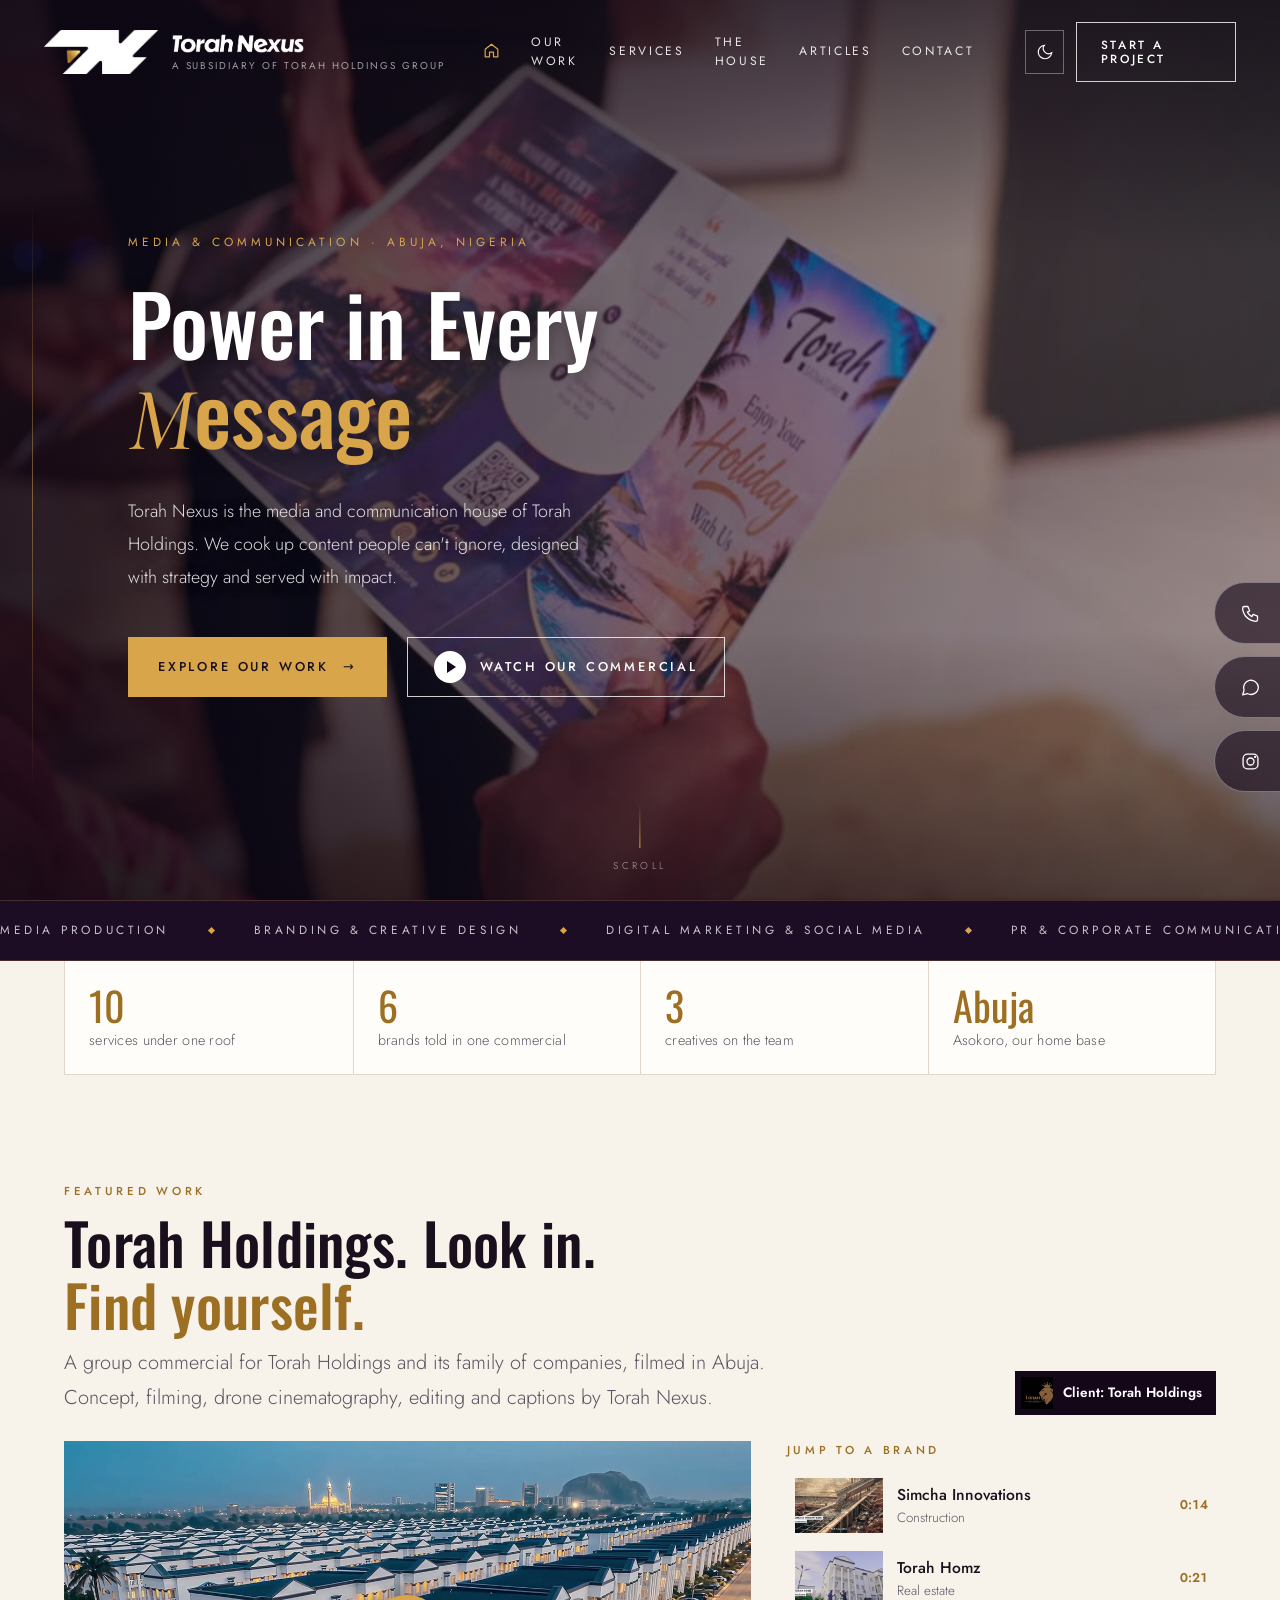
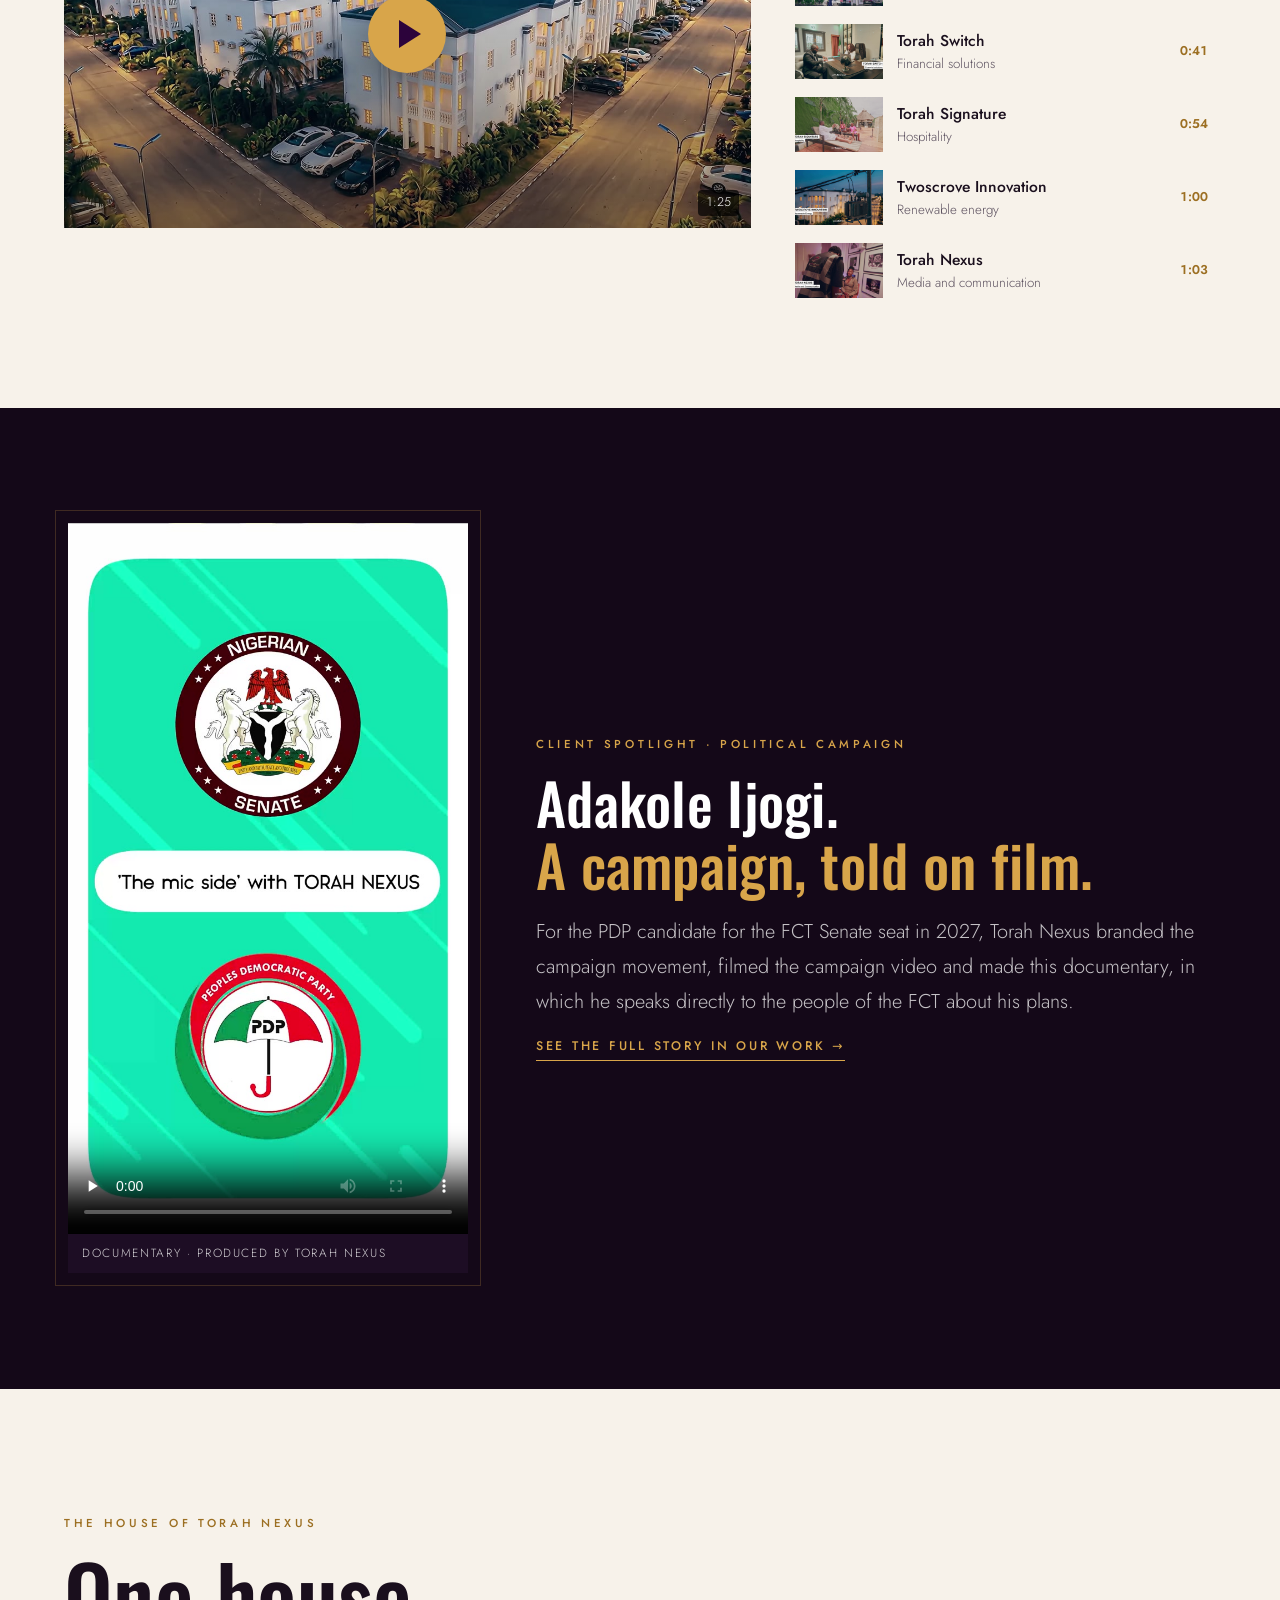
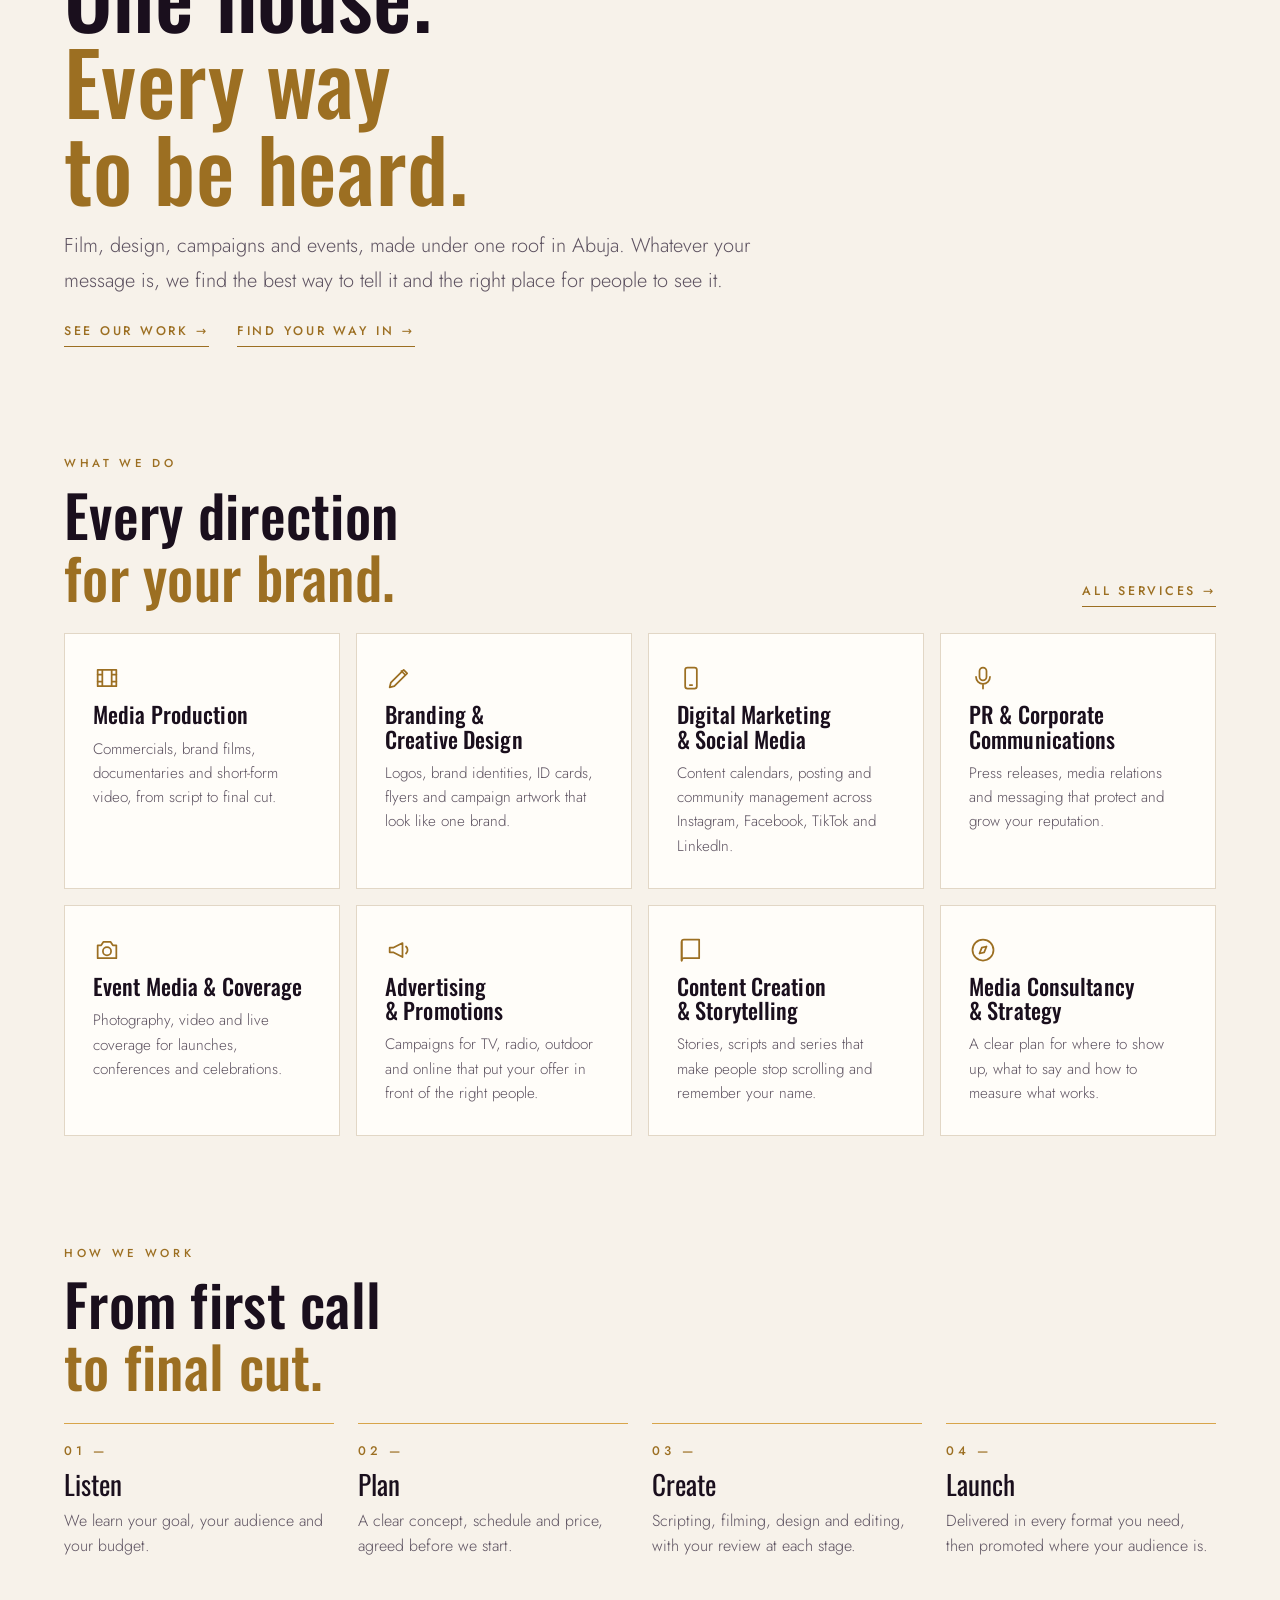
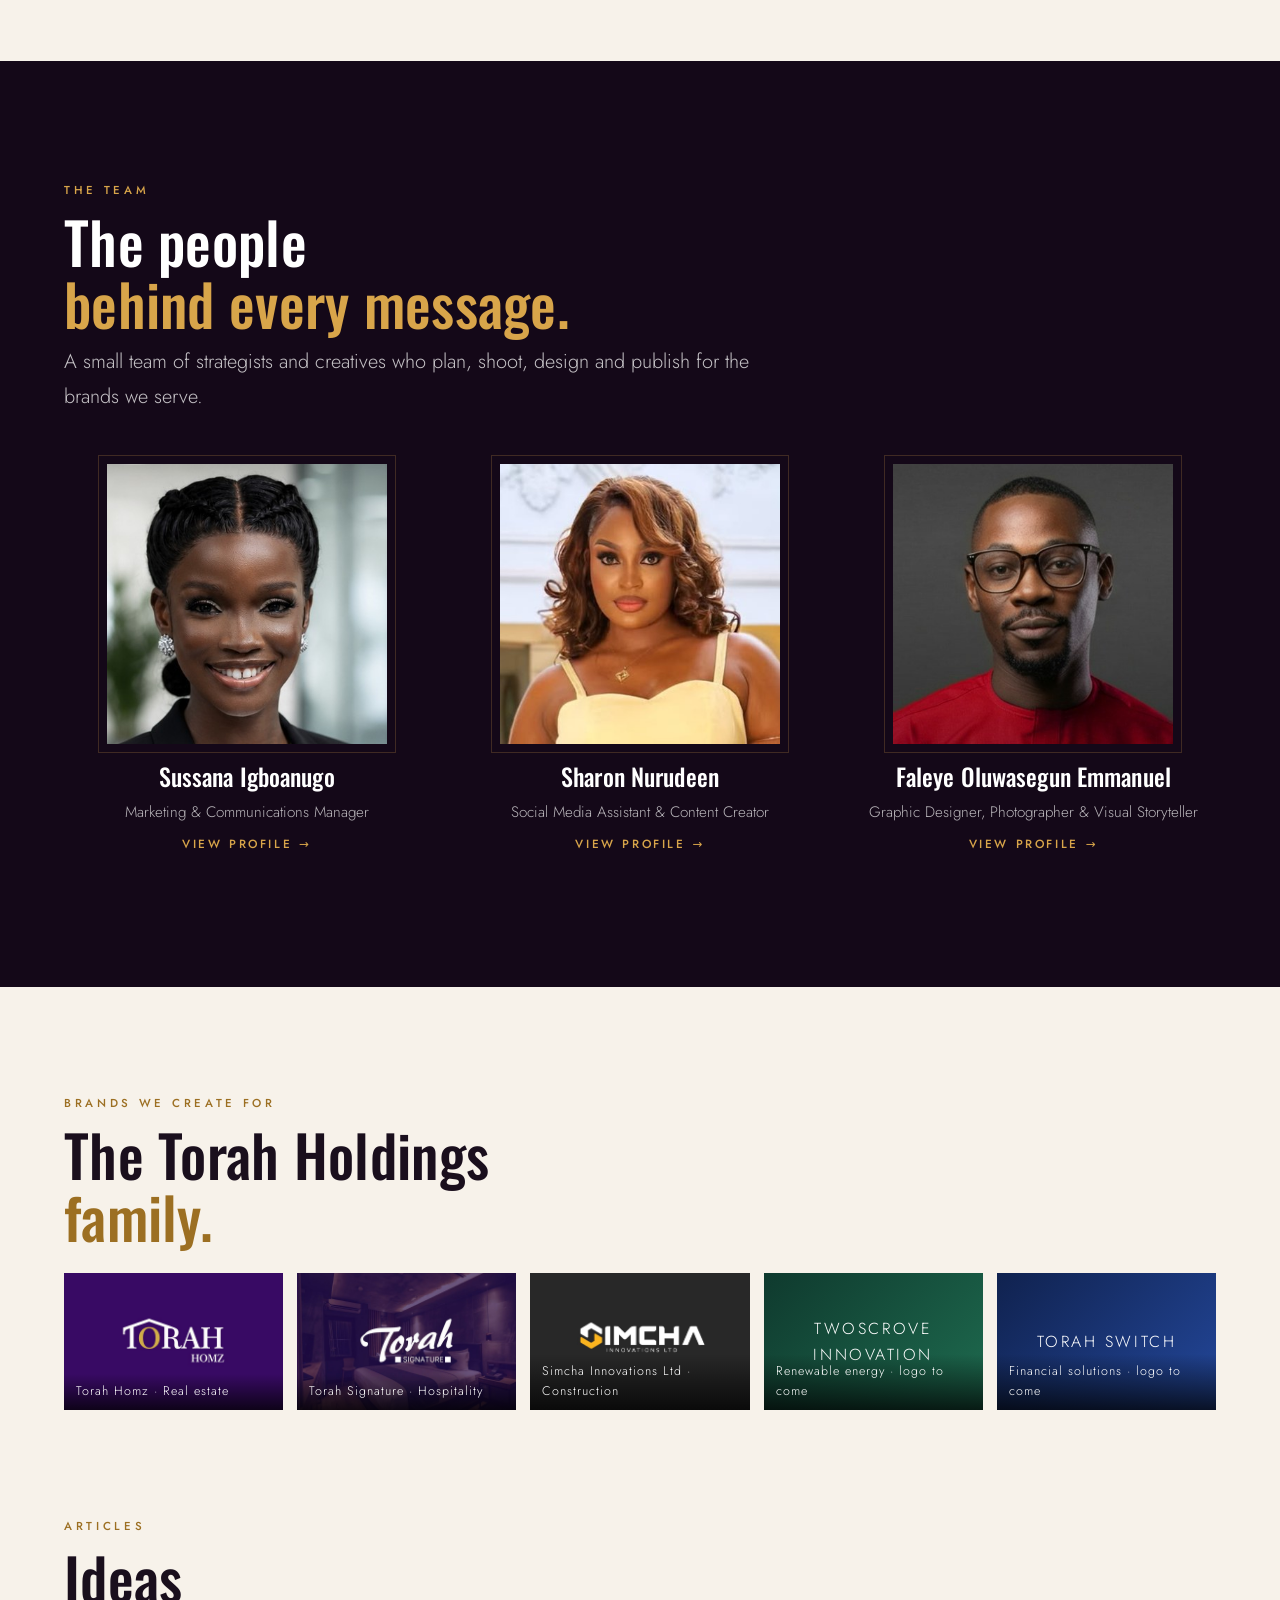
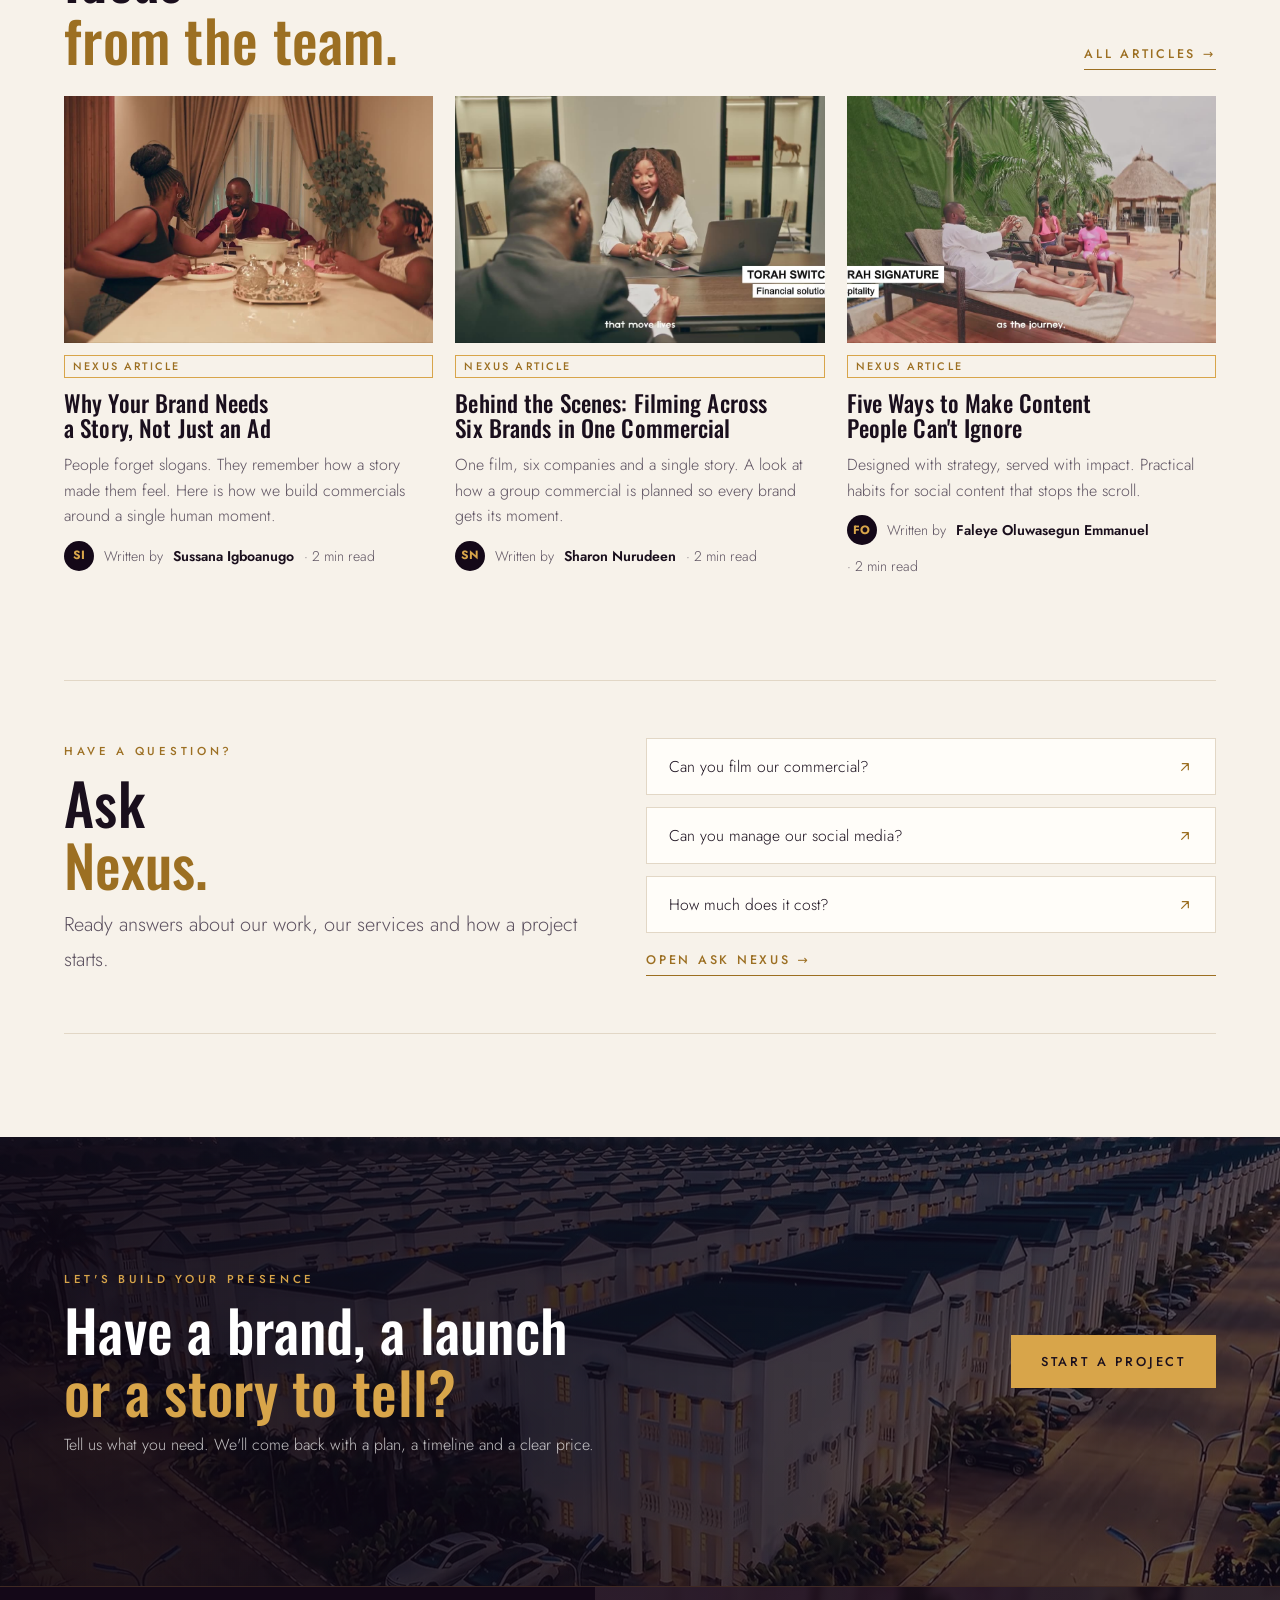
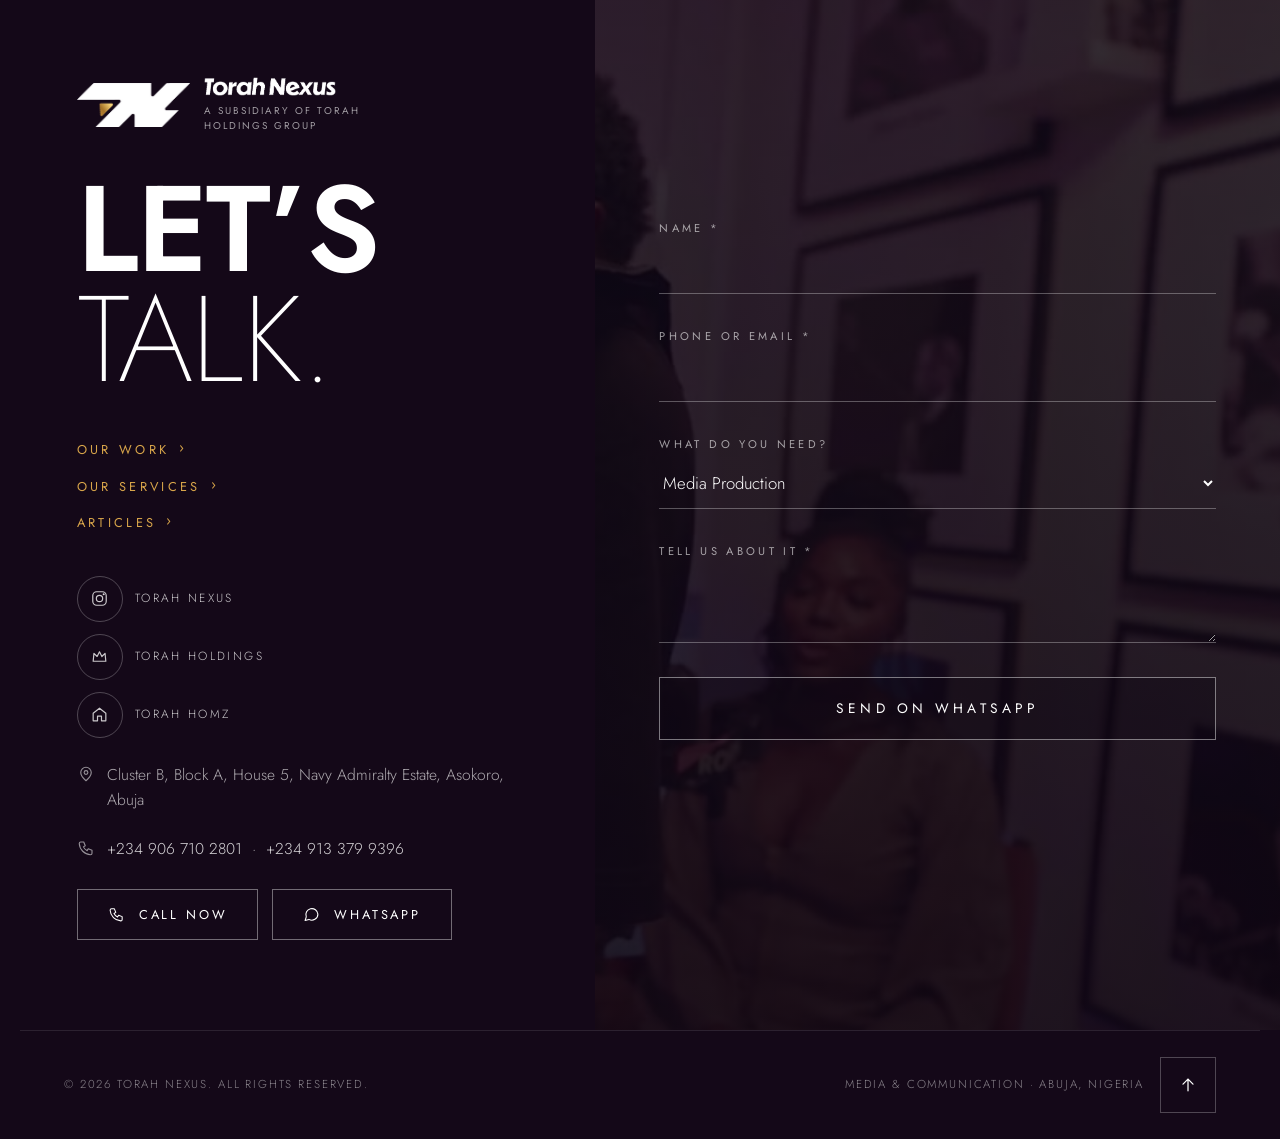
==== commit 9f9d08e2: "Footer: show brand names beside the social icons Co-Authored-By: Claude Opus 5.5 <noreply@anthropic." ====
--- a/index.html
+++ b/index.html
@@ -69,9 +69,9 @@
       <h2 id="f-talk" class="talk-title"><b>Let&#8217;s</b><span>Talk.</span></h2>
       <nav class="talk-links" aria-label="Explore"><a href="#work">Our work <span aria-hidden="true">›</span></a><a href="#services">Our services <span aria-hidden="true">›</span></a><a href="#articles">Articles <span aria-hidden="true">›</span></a></nav>
       <div class="talk-social">
-        <a href="https://www.instagram.com/torah_nexus/" target="_blank" rel="noopener" aria-label="Torah Nexus on Instagram"><svg viewBox="0 0 24 24" fill="none" stroke="currentColor" stroke-width="1.5"><rect x="3.5" y="3.5" width="17" height="17" rx="5"/><circle cx="12" cy="12" r="4"/><circle cx="17.3" cy="6.7" r="0.6" fill="currentColor"/></svg></a>
-        <a href="https://www.instagram.com/torahholdings/" target="_blank" rel="noopener" aria-label="Torah Holdings on Instagram"><svg viewBox="0 0 24 24" fill="none" stroke="currentColor" stroke-width="1.5" stroke-linejoin="round"><path d="M4 18h16l-1-10-4 4-3-6-3 6-4-4z"/></svg></a>
-        <a href="https://www.instagram.com/torahhomz/" target="_blank" rel="noopener" aria-label="Torah Homz on Instagram"><svg viewBox="0 0 24 24" fill="none" stroke="currentColor" stroke-width="1.5" stroke-linejoin="round"><path d="M4 10.5 12 4l8 6.5V20h-5.5v-6h-5v6H4z"/></svg></a>
+        <a href="https://www.instagram.com/torah_nexus/" target="_blank" rel="noopener" aria-label="Torah Nexus on Instagram"><i><svg viewBox="0 0 24 24" fill="none" stroke="currentColor" stroke-width="1.5"><rect x="3.5" y="3.5" width="17" height="17" rx="5"/><circle cx="12" cy="12" r="4"/><circle cx="17.3" cy="6.7" r="0.6" fill="currentColor"/></svg></i><span>Torah Nexus</span></a>
+        <a href="https://www.instagram.com/torahholdings/" target="_blank" rel="noopener" aria-label="Torah Holdings on Instagram"><i><svg viewBox="0 0 24 24" fill="none" stroke="currentColor" stroke-width="1.5" stroke-linejoin="round"><path d="M4 18h16l-1-10-4 4-3-6-3 6-4-4z"/></svg></i><span>Torah Holdings</span></a>
+        <a href="https://www.instagram.com/torahhomz/" target="_blank" rel="noopener" aria-label="Torah Homz on Instagram"><i><svg viewBox="0 0 24 24" fill="none" stroke="currentColor" stroke-width="1.5" stroke-linejoin="round"><path d="M4 10.5 12 4l8 6.5V20h-5.5v-6h-5v6H4z"/></svg></i><span>Torah Homz</span></a>
       </div>
       <p class="talk-line"><svg viewBox="0 0 24 24" fill="none" stroke="currentColor" stroke-width="1.5" stroke-linecap="round" stroke-linejoin="round"><path d="M12 21s-7-6.2-7-11a7 7 0 0 1 14 0c0 4.8-7 11-7 11z"/><circle cx="12" cy="10" r="2.5"/></svg><span>Cluster B, Block A, House 5, Navy Admiralty Estate, Asokoro, Abuja</span></p>
       <p class="talk-line"><svg viewBox="0 0 24 24" fill="none" stroke="currentColor" stroke-width="1.5" stroke-linecap="round" stroke-linejoin="round"><path d="M5 4h4l2 5-2.5 1.5a11 11 0 0 0 5 5L15 13l5 2v4a2 2 0 0 1-2 2A16 16 0 0 1 3 6a2 2 0 0 1 2-2"/></svg><span><a href="tel:+2349067102801">+234 906 710 2801</a> &nbsp;·&nbsp; <a href="tel:+2349133799396">+234 913 379 9396</a></span></p>
--- a/assets/style.css
+++ b/assets/style.css
@@ -798,3 +798,10 @@
   .footer-base { flex-direction: column; align-items: flex-start; gap: 12px; }
   .footer-tag { margin-left: 0; }
 }
+/* Social links with names beside the icons */
+.talk-social { flex-wrap: wrap; gap: 12px 26px; }
+.talk-social a { width: auto; height: auto; border: 0; border-radius: 0; display: inline-flex; align-items: center; gap: 12px; text-decoration: none; color: rgba(255,255,255,0.78); font-size: 0.74rem; letter-spacing: 0.2em; text-transform: uppercase; }
+.talk-social a i { width: 46px; height: 46px; border-radius: 50%; border: 1px solid rgba(255,255,255,0.25); display: grid; place-items: center; transition: border-color 0.2s ease, color 0.2s ease; }
+.talk-social a:hover { color: var(--gold); }
+.talk-social a:hover i { border-color: var(--gold); }
+.talk-social { display: grid; gap: 12px; justify-items: start; }
